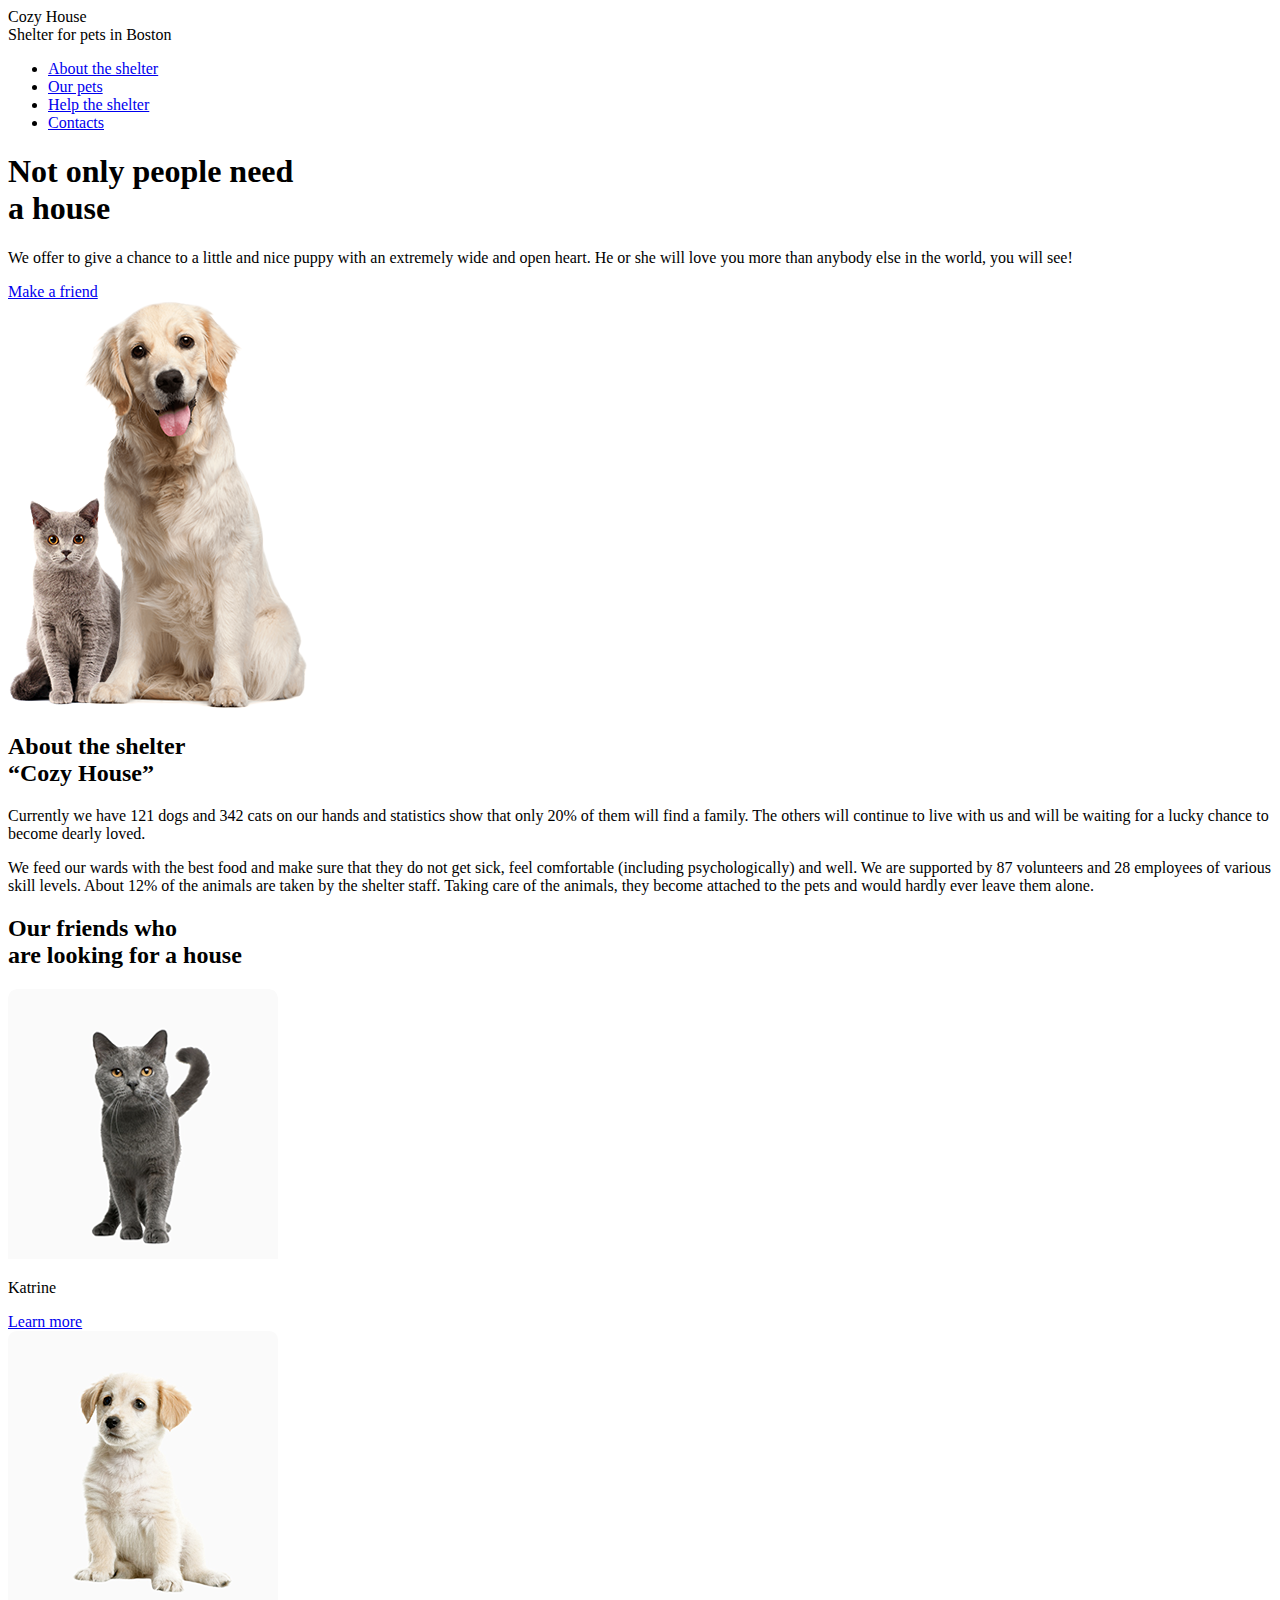
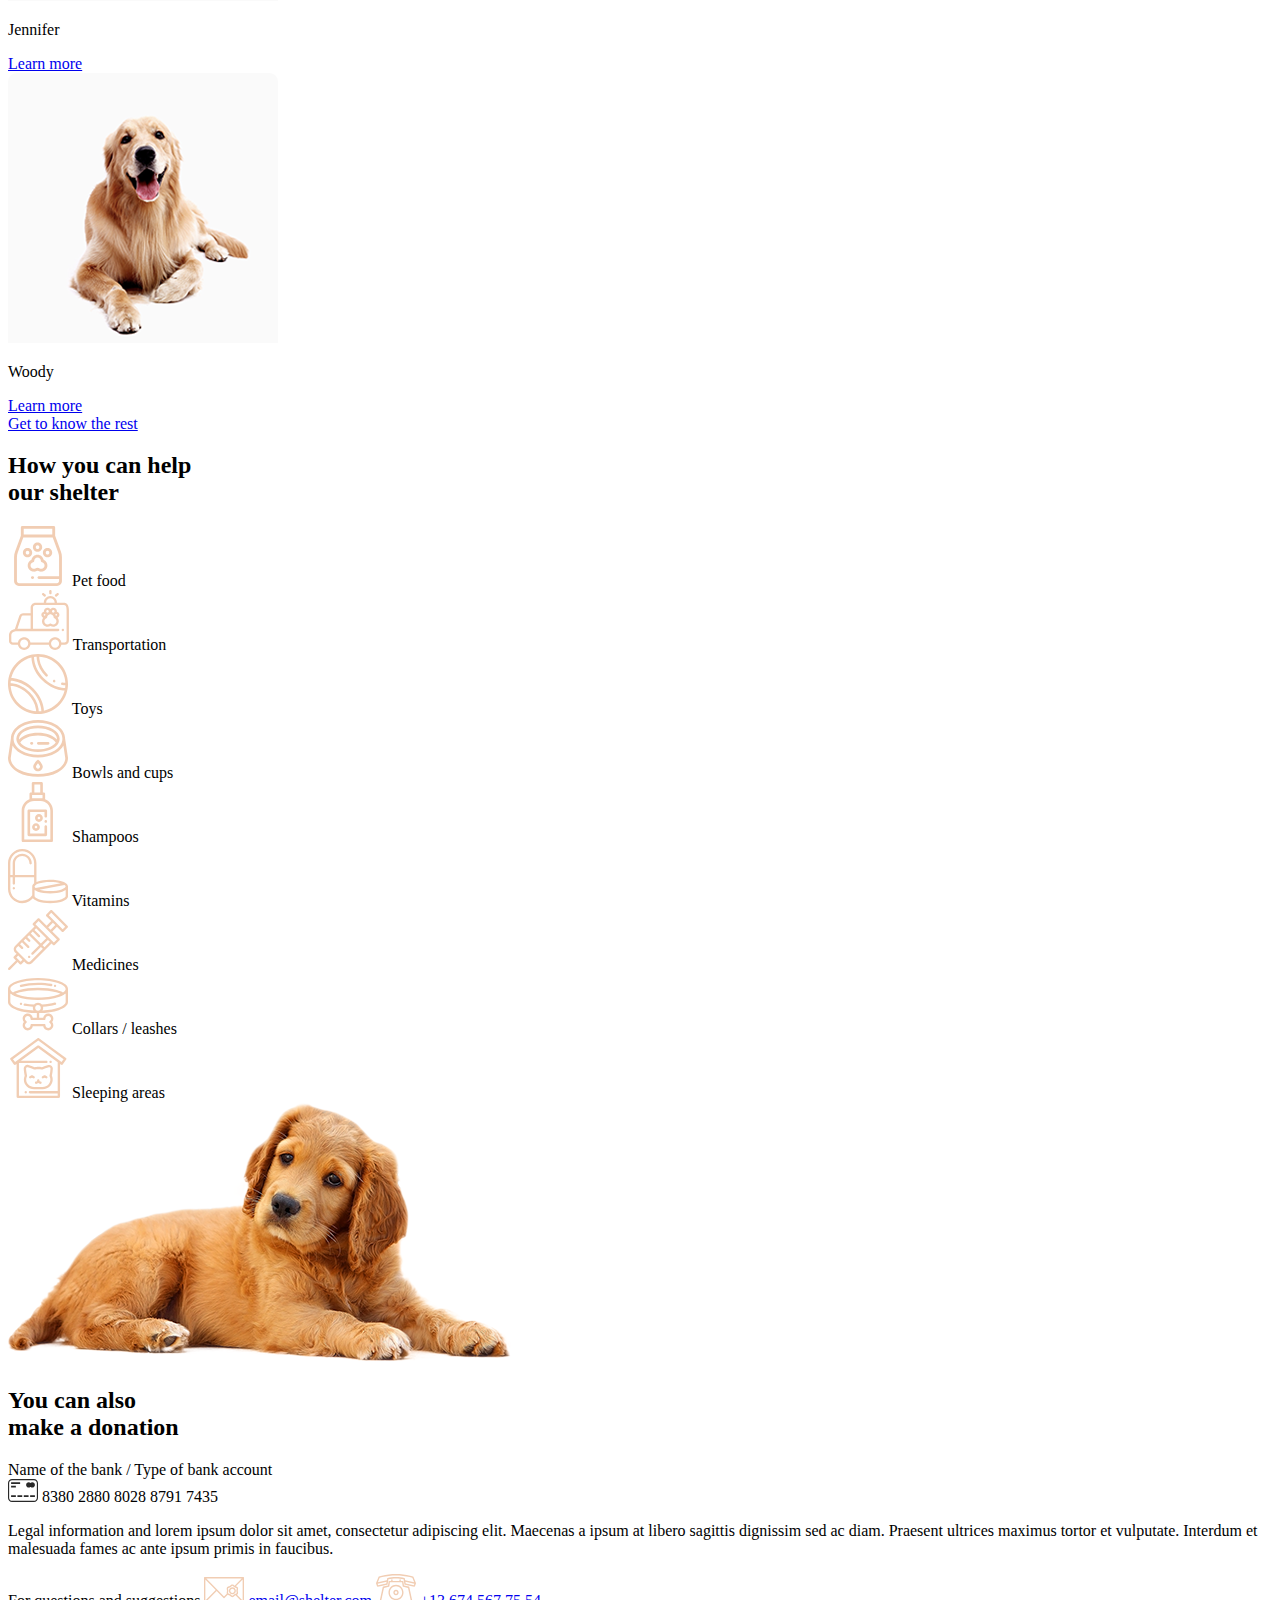
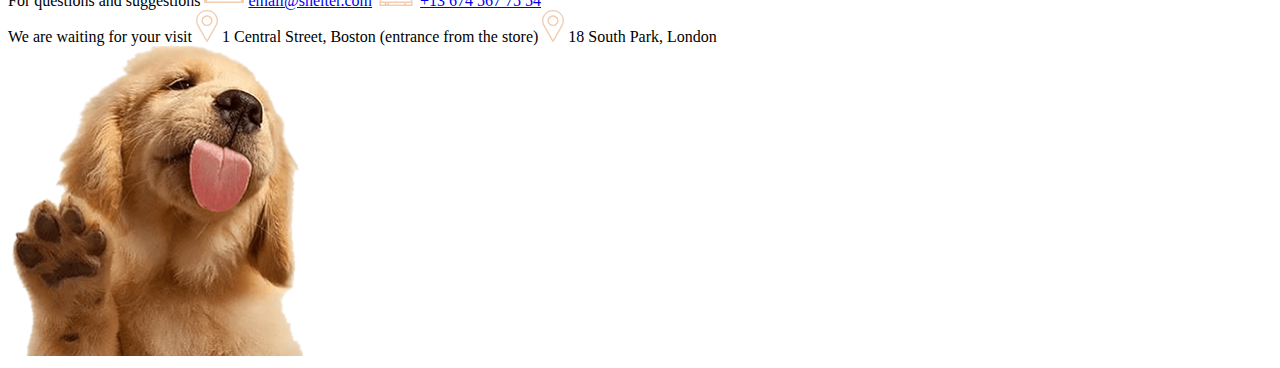
==== shelter/pages/main/index.html @ 7ee186ec "fix: fix slider-cards" ====
<!doctype html>
<html lang="en">
<head>
    <meta charset="UTF-8">
    <meta name="viewport"
          content="width=device-width, user-scalable=no, initial-scale=1.0, maximum-scale=1.0, minimum-scale=1.0">
    <meta http-equiv="X-UA-Compatible" content="ie=edge">
    <link href="style.css" rel="stylesheet"/>
    <title>shelter page-1</title>
</head>
<body>

<header class="header">
    <div class="header-logo">
        <span>Cozy House</span><br/>
        <span>Shelter for pets in Boston</span>
    </div>
    <nav class="menu">
        <ul class="menu-list">
            <li class="menu-list_item">
                <a class="menu-list_link menu-list_link-active" href="#">About the shelter</a>
            </li>
            <li class="menu-list_item">
                <a class="menu-list_link" href="#">Our pets</a>
            </li>
            <li class="menu-list_item">
                <a class="menu-list_link" href="#">Help the shelter</a>
            </li>
            <li class="menu-list_item">
                <a class="menu-list_link" href="#">Contacts</a>
            </li>
        </ul>
    </nav>
</header>
<section class="house">
    <div class="houses">
        <h1 class="houses-title">Not only people need <br/> a house</h1>
        <div class="houses-description">
            <p class="houses-description_text">
                We offer to give a chance to a little and nice puppy with an extremely wide and open heart.
                He or she will love you more than anybody else in the world, you will see!
            </p>
        </div>
        <a class="houses-linc" href="#">Make a friend </a>
    </div>
</section>
<section class="about">
    <div class="about-shelter">
        <div class="about-shelter_img">
            <img class="about-shelter_img-pets" src="../../assets/images/about-pets.png" alt="pets">
        </div>
        <div class="about-shelter_item">
            <h2 class="about-shelter_title">About the shelter <br/> “Cozy House”</h2>
            <p class="about-shelter_text-one">Currently we have 121 dogs and 342 cats on our hands and statistics show
                that
                only 20% of them will find a family. The others will continue to live with us and will be waiting for a
                lucky chance to become dearly loved.
            </p>
            <p class="about-shelter_text-two">
                We feed our wards with the best food and make sure that they do not get sick, feel comfortable
                (including psychologically) and well. We are supported by 87 volunteers and 28 employees of various
                skill levels. About 12% of the animals are taken by the shelter staff. Taking care of the animals, they
                become attached to the pets and would hardly ever leave them alone.
            </p>
        </div>
    </div>
</section>
<section class="slider">
    <h2 class="slider-title">Our friends who <br>
        are looking for a house
    </h2>
    <div class="slider-cards">
        <div class="slider-card">
            <img class="slider-card_pet" src="../../assets/images/pets-katrine.png" alt="pet">
            <p class="slider-card_name">Katrine</p>
            <a class="slider-card_search" href="#">Learn more</a>
        </div>
        <div class="slider-card">
            <img class="slider-card_pet" src="../../assets/images/pets-jennifer.png" alt="pet">
            <p class="slider-card_name">Jennifer</p>
            <a class="slider-card_search" href="#">Learn more</a>
        </div>
        <div class="slider-card">
            <img class="slider-card_pet" src="../../assets/images/pets-woody.png" alt="pet">
            <p class="slider-card_name">Woody</p>
            <a class="slider-card_search" href="#">Learn more</a>
        </div>
    </div>
    <a class="houses-linc" href="#">Get to know the rest</a>
</section>
<section class="help">
    <h2 class="slider-title">How you can help <br> our shelter</h2>
    <div class="help-item">
        <img class="help-icon" src="../../assets/icons/pet-food.svg" alt="icon">
        <span class="help-text">Pet food</span>
    </div>
    <div class="help-item">
        <img class="help-icon" src="../../assets/icons/transportation.svg" alt="icon">
        <span class="help-text">Transportation</span>
    </div>
    <div class="help-item">
        <img class="help-icon" src="../../assets/icons/toys.svg" alt="icon">
        <span class="help-text">Toys</span>
    </div>
    <div class="help-item">
        <img class="help-icon" src="../../assets/icons/bowls-and-cups.svg" alt="icon">
        <span class="help-text">Bowls and cups</span>
    </div>
    <div class="help-item">
        <img class="help-icon" src="../../assets/icons/shampoos.svg" alt="icon">
        <span class="help-text">Shampoos</span>
    </div>
    <div class="help-item">
        <img class="help-icon" src="../../assets/icons/vitamins.svg" alt="icon">
        <span class="help-text">Vitamins</span>
    </div>
    <div class="help-item">
        <img class="help-icon" src="../../assets/icons/medicines.svg" alt="icon">
        <span class="help-text">Medicines</span>
    </div>
    <div class="help-item">
        <img class="help-icon" src="../../assets/icons/collars-leashes.svg" alt="icon">
        <span class="help-text">Collars / leashes</span>
    </div>
    <div class="help-item">
        <img class="help-icon" src="../../assets/icons/sleeping-area.svg" alt="icon">
        <span class="help-text">Sleeping areas</span>
    </div>
</section>
<section class="donation">
    <img class="donation-img" src="../../assets/images/donation-dog.png" alt="dog">
    <div class="donation-item">
        <h2 class="donation-title">You can also <br> make a donation</h2>
        <span class="donation-bank">Name of the bank / Type of bank account</span>
        <div class="donation-card">
            <img class="donation-credit" src="../../assets/icons/credit-card.svg" alt="card">
            <span class="donation-phone">8380 2880 8028 8791 7435</span>
        </div>
        <p class="donation-text">Legal information and lorem ipsum dolor sit amet, consectetur adipiscing elit. Maecenas
            a ipsum at libero sagittis dignissim sed ac diam. Praesent ultrices maximus tortor et vulputate. Interdum et
            malesuada fames ac ante ipsum primis in faucibus.</p>
    </div>
</section>
<footer class="footer">
    <div class="footer-item">
        <span class="footer-title">For questions and suggestions</span>
        <img class="footer-icon" src="../../assets/icons/icon-email.svg" alt="icon">
        <a class="footer-linc" href="#">email@shelter.com</a>
        <img class="footer-phone" src="../../assets/icons/icon-phone.svg" alt="icon">
        <a class="footer-phone" href="tel:+13 674 567 75 54">+13 674 567 75 54</a>
    </div>
    <div class="footer-item">
        <span class="footer-title">We are waiting for your visit</span>
        <img class="footer-icon" src="../../assets/icons/icon-marker.svg" alt="icon">
         <span class="footer-info">1 Central Street, Boston (entrance from the store)</span>
        <img class="footer-phone" src="../../assets/icons/icon-marker.svg" alt="icon">
        <span class="footer-info">18 South Park, London</span>
    </div>
    <div class="footer-dog">
        <img class="footer-img" src="../../assets/images/footer-puppy.png" alt="dog" >
    </div>

</footer>
</body>
</html>
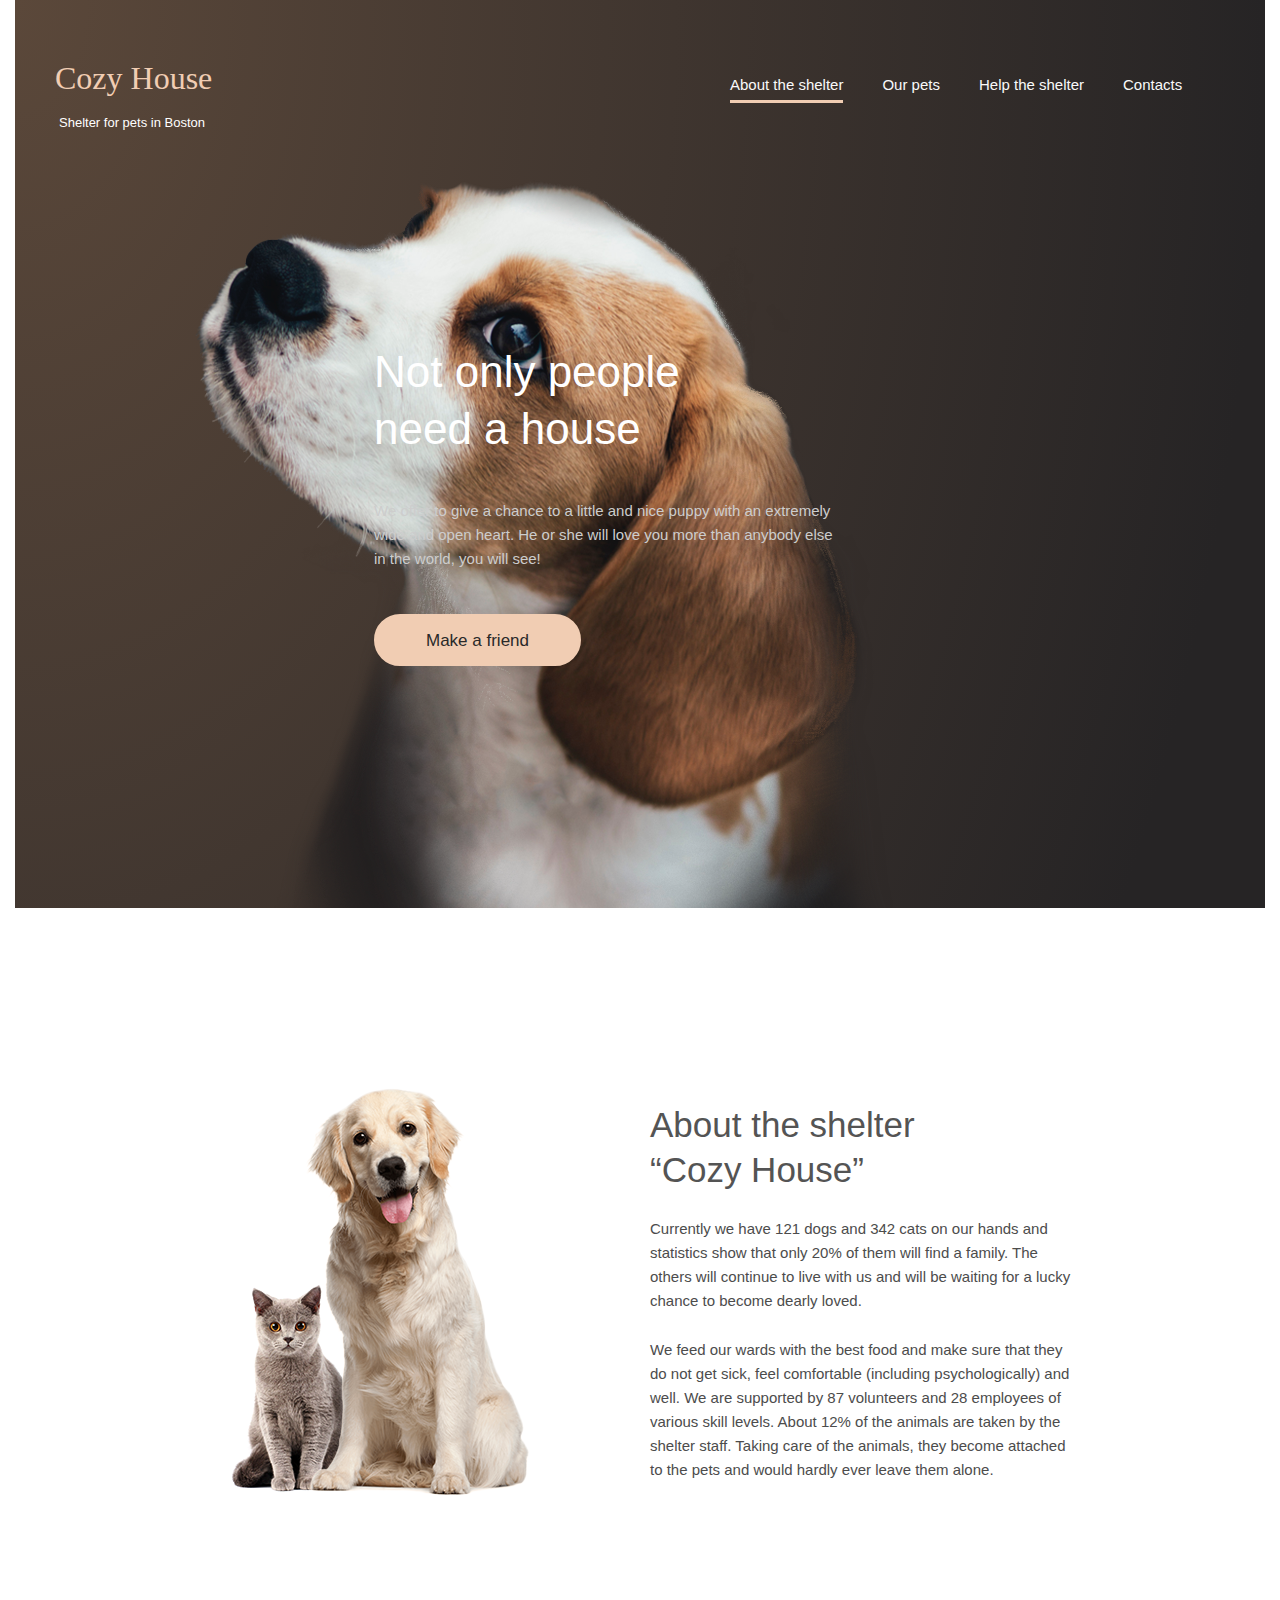
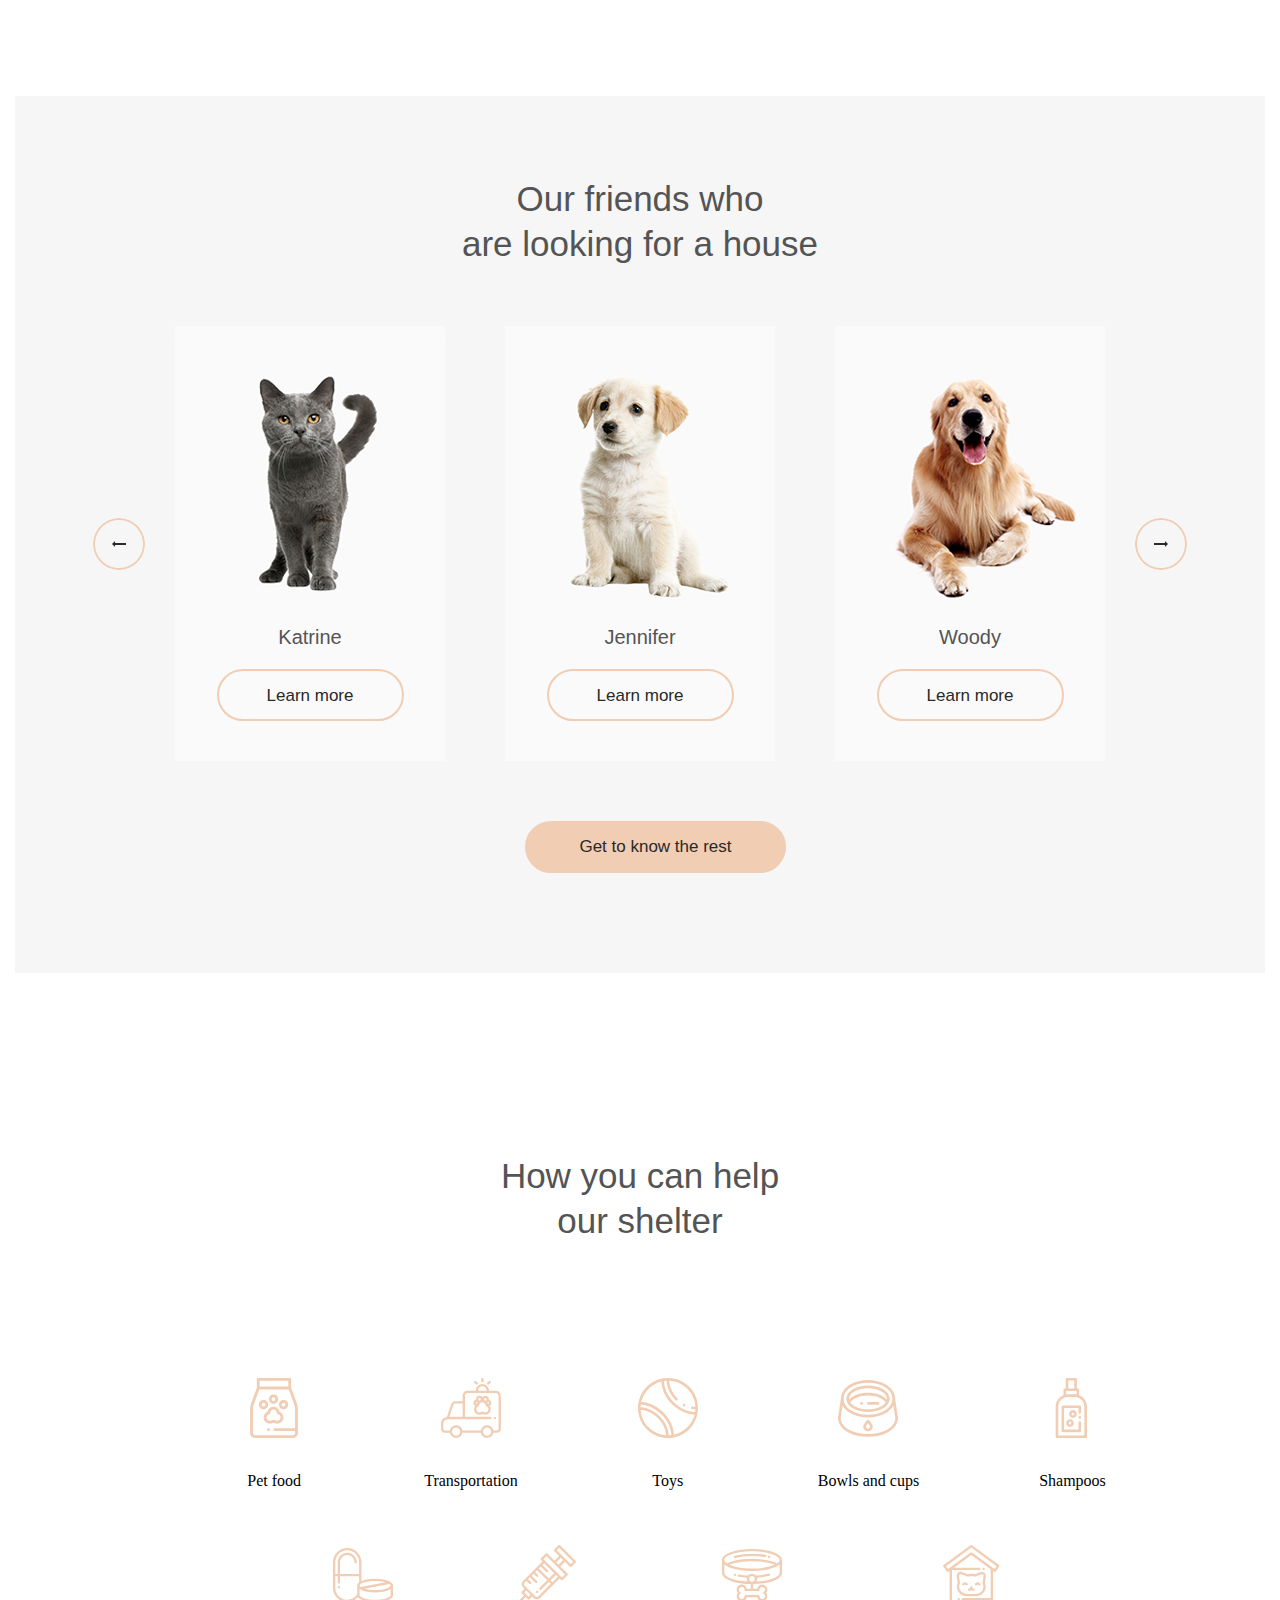
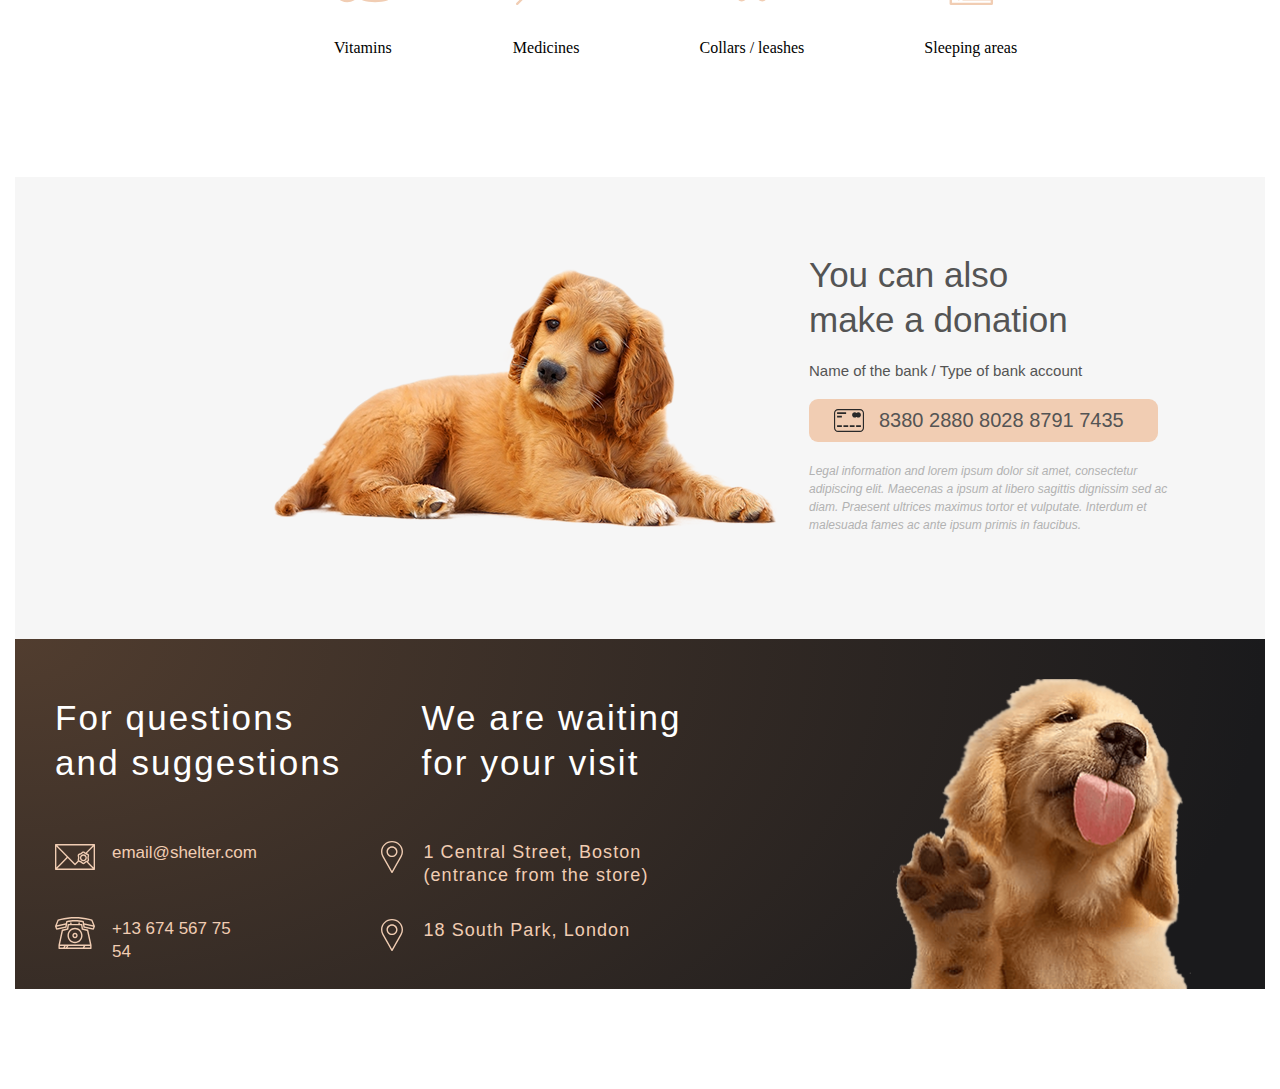
==== commit 621379f3: "feat: add styles " file main", and fix html" ====
--- a/shelter/pages/main/index.html
+++ b/shelter/pages/main/index.html
@@ -5,161 +5,238 @@
     <meta name="viewport"
           content="width=device-width, user-scalable=no, initial-scale=1.0, maximum-scale=1.0, minimum-scale=1.0">
     <meta http-equiv="X-UA-Compatible" content="ie=edge">
-    <link href="style.css" rel="stylesheet"/>
+    <link rel="preconnect" href="https://fonts.googleapis.com">
+    <link rel="preconnect" href="https://fonts.gstatic.com" crossorigin>
+    <link href="https://fonts.googleapis.com/css2?family=Noto+Serif+Georgian&family=Open+Sans:ital@1&family=Playfair+Display:ital@1&family=Roboto+Slab:wght@200&family=Roboto:wght@300&display=swap"
+          rel="stylesheet">
+    <link rel="preconnect" href="https://fonts.googleapis.com">
+    <link rel="preconnect" href="https://fonts.gstatic.com" crossorigin>
+    <link href="https://fonts.googleapis.com/css2?family=Noto+Serif+Georgian&family=Open+Sans:ital@0;1&family=Playfair+Display:ital@1&family=Roboto+Slab:wght@200&family=Roboto:wght@300&display=swap"
+          rel="stylesheet">
+    <link rel="stylesheet" href="style.css"/>
     <title>shelter page-1</title>
 </head>
 <body>
-
-<header class="header">
-    <div class="header-logo">
-        <span>Cozy House</span><br/>
-        <span>Shelter for pets in Boston</span>
-    </div>
-    <nav class="menu">
-        <ul class="menu-list">
-            <li class="menu-list_item">
-                <a class="menu-list_link menu-list_link-active" href="#">About the shelter</a>
-            </li>
-            <li class="menu-list_item">
-                <a class="menu-list_link" href="#">Our pets</a>
-            </li>
-            <li class="menu-list_item">
-                <a class="menu-list_link" href="#">Help the shelter</a>
-            </li>
-            <li class="menu-list_item">
-                <a class="menu-list_link" href="#">Contacts</a>
-            </li>
-        </ul>
-    </nav>
-</header>
-<section class="house">
-    <div class="houses">
-        <h1 class="houses-title">Not only people need <br/> a house</h1>
-        <div class="houses-description">
-            <p class="houses-description_text">
-                We offer to give a chance to a little and nice puppy with an extremely wide and open heart.
-                He or she will love you more than anybody else in the world, you will see!
-            </p>
-        </div>
-        <a class="houses-linc" href="#">Make a friend </a>
-    </div>
-</section>
-<section class="about">
-    <div class="about-shelter">
-        <div class="about-shelter_img">
-            <img class="about-shelter_img-pets" src="../../assets/images/about-pets.png" alt="pets">
-        </div>
-        <div class="about-shelter_item">
-            <h2 class="about-shelter_title">About the shelter <br/> “Cozy House”</h2>
-            <p class="about-shelter_text-one">Currently we have 121 dogs and 342 cats on our hands and statistics show
-                that
-                only 20% of them will find a family. The others will continue to live with us and will be waiting for a
-                lucky chance to become dearly loved.
-            </p>
-            <p class="about-shelter_text-two">
-                We feed our wards with the best food and make sure that they do not get sick, feel comfortable
-                (including psychologically) and well. We are supported by 87 volunteers and 28 employees of various
-                skill levels. About 12% of the animals are taken by the shelter staff. Taking care of the animals, they
-                become attached to the pets and would hardly ever leave them alone.
-            </p>
-        </div>
-    </div>
-</section>
-<section class="slider">
-    <h2 class="slider-title">Our friends who <br>
-        are looking for a house
-    </h2>
-    <div class="slider-cards">
-        <div class="slider-card">
-            <img class="slider-card_pet" src="../../assets/images/pets-katrine.png" alt="pet">
-            <p class="slider-card_name">Katrine</p>
-            <a class="slider-card_search" href="#">Learn more</a>
-        </div>
-        <div class="slider-card">
-            <img class="slider-card_pet" src="../../assets/images/pets-jennifer.png" alt="pet">
-            <p class="slider-card_name">Jennifer</p>
-            <a class="slider-card_search" href="#">Learn more</a>
-        </div>
-        <div class="slider-card">
-            <img class="slider-card_pet" src="../../assets/images/pets-woody.png" alt="pet">
-            <p class="slider-card_name">Woody</p>
-            <a class="slider-card_search" href="#">Learn more</a>
-        </div>
-    </div>
-    <a class="houses-linc" href="#">Get to know the rest</a>
-</section>
-<section class="help">
-    <h2 class="slider-title">How you can help <br> our shelter</h2>
-    <div class="help-item">
-        <img class="help-icon" src="../../assets/icons/pet-food.svg" alt="icon">
-        <span class="help-text">Pet food</span>
-    </div>
-    <div class="help-item">
-        <img class="help-icon" src="../../assets/icons/transportation.svg" alt="icon">
-        <span class="help-text">Transportation</span>
-    </div>
-    <div class="help-item">
-        <img class="help-icon" src="../../assets/icons/toys.svg" alt="icon">
-        <span class="help-text">Toys</span>
-    </div>
-    <div class="help-item">
-        <img class="help-icon" src="../../assets/icons/bowls-and-cups.svg" alt="icon">
-        <span class="help-text">Bowls and cups</span>
-    </div>
-    <div class="help-item">
-        <img class="help-icon" src="../../assets/icons/shampoos.svg" alt="icon">
-        <span class="help-text">Shampoos</span>
-    </div>
-    <div class="help-item">
-        <img class="help-icon" src="../../assets/icons/vitamins.svg" alt="icon">
-        <span class="help-text">Vitamins</span>
-    </div>
-    <div class="help-item">
-        <img class="help-icon" src="../../assets/icons/medicines.svg" alt="icon">
-        <span class="help-text">Medicines</span>
-    </div>
-    <div class="help-item">
-        <img class="help-icon" src="../../assets/icons/collars-leashes.svg" alt="icon">
-        <span class="help-text">Collars / leashes</span>
-    </div>
-    <div class="help-item">
-        <img class="help-icon" src="../../assets/icons/sleeping-area.svg" alt="icon">
-        <span class="help-text">Sleeping areas</span>
-    </div>
-</section>
-<section class="donation">
-    <img class="donation-img" src="../../assets/images/donation-dog.png" alt="dog">
-    <div class="donation-item">
-        <h2 class="donation-title">You can also <br> make a donation</h2>
-        <span class="donation-bank">Name of the bank / Type of bank account</span>
-        <div class="donation-card">
-            <img class="donation-credit" src="../../assets/icons/credit-card.svg" alt="card">
-            <span class="donation-phone">8380 2880 8028 8791 7435</span>
-        </div>
-        <p class="donation-text">Legal information and lorem ipsum dolor sit amet, consectetur adipiscing elit. Maecenas
-            a ipsum at libero sagittis dignissim sed ac diam. Praesent ultrices maximus tortor et vulputate. Interdum et
-            malesuada fames ac ante ipsum primis in faucibus.</p>
-    </div>
-</section>
-<footer class="footer">
-    <div class="footer-item">
-        <span class="footer-title">For questions and suggestions</span>
-        <img class="footer-icon" src="../../assets/icons/icon-email.svg" alt="icon">
-        <a class="footer-linc" href="#">email@shelter.com</a>
-        <img class="footer-phone" src="../../assets/icons/icon-phone.svg" alt="icon">
-        <a class="footer-phone" href="tel:+13 674 567 75 54">+13 674 567 75 54</a>
-    </div>
-    <div class="footer-item">
-        <span class="footer-title">We are waiting for your visit</span>
-        <img class="footer-icon" src="../../assets/icons/icon-marker.svg" alt="icon">
-         <span class="footer-info">1 Central Street, Boston (entrance from the store)</span>
-        <img class="footer-phone" src="../../assets/icons/icon-marker.svg" alt="icon">
-        <span class="footer-info">18 South Park, London</span>
-    </div>
-    <div class="footer-dog">
-        <img class="footer-img" src="../../assets/images/footer-puppy.png" alt="dog" >
-    </div>
-
-</footer>
+<div class="container">
+    <header class="header">
+        <div class="header-logo">
+            <h1 class="header-title">Cozy House</h1><br/>
+            <p class="header-text">Shelter for pets in Boston</p>
+        </div>
+        <nav class="menu">
+            <div class="menu-wrap">
+                <ul class="menu-list">
+                    <li class="menu-list_item">
+                        <a class="menu-list_link menu-list_link-active" href="#">About the shelter</a>
+                    </li>
+                    <li class="menu-list_item">
+                        <a class="menu-list_link" href="#">Our pets</a>
+                    </li>
+                    <li class="menu-list_item">
+                        <a class="menu-list_link" href="#help">Help the shelter</a>
+                    </li>
+                    <li class="menu-list_item">
+                        <a class="menu-list_link" href="#footer">Contacts</a>
+                    </li>
+                </ul>
+            </div>
+        </nav>
+        <img class="header-puppy" src="../../assets/images/puppy.png" alt="puppy">
+    </header>
+    <section class="house">
+        <div class="houses">
+            <h2 class="houses-title">Not only people <br/> need a house</h2>
+            <div class="houses-description">
+                <p class="houses-description_text">
+                    We offer to give a chance to a little and nice puppy with an extremely wide and open heart.
+                    He or she will love you more than anybody else in the world, you will see!
+                </p>
+            </div>
+            <a class="houses-linc" href="#slider">Make a friend </a>
+        </div>
+    </section>
+    <section class="about">
+        <div class="about-shelter">
+            <div class="about-shelter_img">
+                <img class="about-shelter_img-pets" src="../../assets/images/about-pets.png" alt="pets">
+            </div>
+            <div class="about-shelter_item">
+                <h3 class="about-shelter_title">About the shelter <br/> “Cozy House”</h3>
+                <p class="about-shelter_text-one">Currently we have 121 dogs and 342 cats on our hands and statistics
+                    show
+                    that
+                    only 20% of them will find a family. The others will continue to live with us and will be waiting
+                    for a
+                    lucky chance to become dearly loved.
+                </p>
+                <p class="about-shelter_text-two">
+                    We feed our wards with the best food and make sure that they do not get sick, feel comfortable
+                    (including psychologically) and well. We are supported by 87 volunteers and 28 employees of various
+                    skill levels. About 12% of the animals are taken by the shelter staff. Taking care of the animals,
+                    they
+                    become attached to the pets and would hardly ever leave them alone.
+                </p>
+            </div>
+        </div>
+    </section>
+    <section id="slider">
+        <h3 class="slider-title">Our friends who <br>
+            are looking for a house
+        </h3>
+        <div class="slider-cards">
+            <img class="arrow-one arrow" src="../../assets/icons/button_arrow.png" alt="arrow">
+            <div class="slider-card">
+                <img class="slider-card_pet" src="../../assets/images/pets-katrine.png" alt="pet">
+                <p class="slider-card_name">Katrine</p>
+                <a class="slider-card_search" href="#">Learn more</a>
+            </div>
+            <div class="slider-card">
+                <img class="slider-card_pet" src="../../assets/images/pets-jennifer.png" alt="pet">
+                <p class="slider-card_name">Jennifer</p>
+                <a class="slider-card_search" href="#">Learn more</a>
+            </div>
+            <div class="slider-card">
+                <img class="slider-card_pet" src="../../assets/images/pets-woody.png" alt="pet">
+                <p class="slider-card_name">Woody</p>
+                <a class="slider-card_search" href="#">Learn more</a>
+            </div>
+
+            <img class="arrow-two arrow" src="../../assets/icons/button_arrow%20(1).png" alt="arrow">
+        </div>
+        <div class="search">
+            <a class="search-link" href="#">Get to know the rest</a>
+        </div>
+
+    </section>
+    <section id="help">
+        <h3 class="slider-title">How you can help <br> our shelter</h3>
+        <div class="wrapper">
+            <div class="block">
+                <div class="block-row">
+                    <div class="help-item">
+                        <img class="help-icon" src="../../assets/icons/pet-food.svg" alt="icon">
+                        <p class="help-text">Pet food</p>
+                    </div>
+                </div>
+            </div>
+            <div class="block">
+                <div class="block-row">
+                    <div class="help-item">
+                        <img class="help-icon" src="../../assets/icons/transportation.svg" alt="icon">
+                        <p class="help-text">Transportation</p>
+                    </div>
+                </div>
+            </div>
+            <div class="block">
+                <div class="block-row">
+                    <div class="help-item">
+                        <img class="help-icon" src="../../assets/icons/toys.svg" alt="icon">
+                        <p class="help-text">Toys</p>
+                    </div>
+                </div>
+            </div>
+            <div class="block">
+                <div class="block-row">
+                    <div class="help-item">
+                        <img class="help-icon" src="../../assets/icons/bowls-and-cups.svg" alt="icon">
+                        <p class="help-text">Bowls and cups</p>
+                    </div>
+                </div>
+            </div>
+            <div class="block">
+                <div class="block-row">
+                    <div class="help-item">
+                        <img class="help-icon" src="../../assets/icons/shampoos.svg" alt="icon">
+                        <p class="help-text">Shampoos</p>
+                    </div>
+                </div>
+            </div>
+            <div class="block">
+                <div class="block-row">
+                    <div class="help-item">
+                        <img class="help-icon" src="../../assets/icons/vitamins.svg" alt="icon">
+                        <p class="help-text">Vitamins</p>
+                    </div>
+                </div>
+            </div>
+            <div class="block">
+                <div class="block-row">
+                    <div class="help-item">
+                        <img class="help-icon" src="../../assets/icons/medicines.svg" alt="icon">
+                        <p class="help-text">Medicines</p>
+                    </div>
+                </div>
+            </div>
+            <div class="block">
+                <div class="block-row">
+                    <div class="help-item">
+                        <img class="help-icon" src="../../assets/icons/collars-leashes.svg" alt="icon">
+                        <p class="help-text">Collars / leashes</p>
+                    </div>
+                </div>
+            </div>
+            <div class="block">
+                <div class="block-row">
+                    <div class="help-item">
+                        <img class="help-icon" src="../../assets/icons/sleeping-area.svg" alt="icon">
+                        <p class="help-text">Sleeping areas</p>
+                    </div>
+                </div>
+            </div>
+        </div>
+
+
+    </section>
+    <section class="donation">
+        <img class="donation-img" src="../../assets/images/donation-dog.png" alt="dog">
+        <div class="donation-items">
+            <div class="donation-item">
+                <h3 class="donation-title">You can also <br> make a donation</h3>
+                <h5 class="donation-bank">Name of the bank / Type of bank account</h5>
+                <div class="donation-card">
+                    <img class="donation-credit" src="../../assets/icons/credit-card.svg" alt="card">
+                    <h4 class="donation-phone">8380 2880 8028 8791 7435</h4>
+                </div>
+                <p class="donation-text">Legal information and lorem ipsum dolor sit amet, consectetur adipiscing elit.
+                    Maecenas
+                    a ipsum at libero sagittis dignissim sed ac diam. Praesent ultrices maximus tortor et vulputate.
+                    Interdum et
+                    malesuada fames ac ante ipsum primis in faucibus.</p>
+            </div>
+        </div>
+    </section>
+    <footer id="footer">
+        <div class="footer-inform">
+            <div class="footer-items">
+                <h3 class="footer-title">For questions <br/> and suggestions</h3>
+                <div class="footer-icons">
+                    <img class="footer-icon" src="../../assets/icons/icon-email.svg" alt="icon">
+                    <a class="footer-linc" href="mailto:email@shelter.com">email@shelter.com</a>
+                </div>
+                <div class="footer-icons">
+                    <img class="footer-icon" src="../../assets/icons/icon-phone.svg" alt="icon">
+                    <a class="footer-linc phone" href="tel:+13 674 567 75 54">+13 674 567 75 54</a>
+                </div>
+
+            </div>
+            <div class="footer-items">
+                <h3 class="footer-title">We are waiting <br/> for your visit</h3>
+                <div class="footer-item">
+                    <img class="footer-ic" src="../../assets/icons/icon-marker.svg" alt="icon">
+                    <a target="_blank" href="https://www.google.com.ua/maps/place/Central+St,+Boston,+MA,+%D0%A1%D0%A8%D0%90/@42.3588432,-71.0551304,17z/data=!3m1!4b1!4m5!3m4!1s0x89e370865345ba21:0x44f6c81aa9436fb7!8m2!3d42.3588393!4d-71.0529417?hl=ru"
+                       class="footer-info">1 Central Street, Boston (entrance from the store)</a>
+                </div>
+                <div class="footer-item ">
+                    <img class="footer-ic" src="../../assets/icons/icon-marker.svg" alt="icon">
+                    <a target="_blank" href="https://www.google.com.ua/maps/search/18+South+Park,+London+/@51.4801382,-0.1778081,12z/data=!3m1!4b1?hl=ru" class="footer-info">18 South Park, London</a>
+                </div>
+            </div>
+            <div class="footer-dog">
+                <img class="footer-img" src="../../assets/images/footer-puppy.png" alt="dog">
+            </div>
+        </div>
+    </footer>
+
+</div>
 </body>
 </html>--- a/shelter/pages/main/style.css
+++ b/shelter/pages/main/style.css
@@ -0,0 +1,480 @@
+* {
+    margin: 0;
+    padding: 0;
+    box-sizing: border-box;
+}
+
+.container {
+    max-width: 1280px;
+    padding: 0 15px;
+    margin: 0 auto;
+}
+
+a {
+    text-decoration: none;
+}
+
+li {
+    list-style-type: none;
+}
+
+.header-title {
+    font-family: 'Georgia', serif;
+    font-weight: 400;
+    font-size: 32px;
+    color: #F1CDB3;
+    padding-top: 60px;
+    padding-left: 40px;
+}
+
+.header-text {
+    font-family: 'Arial', sans-serif;
+    color: #fff;
+    padding-left: 44px;
+    font-size: 13px;
+}
+
+.header {
+    background: radial-gradient(100% 215.42% at 0% 0%, #5B483A 0%, #262425 100%),
+    linear-gradient(0deg, #211F20, #211F20);
+    height: 908px;
+}
+
+.header-puppy {
+    position: absolute;
+    width: 698px;
+    height: 728px;
+    right: 387px;
+    top: 180px;
+
+}
+
+.menu {
+    padding-left: 0;
+    margin-left: 0;
+    width: 443px;
+}
+
+.menu-wrap {
+    position: absolute;
+    padding-left: 680px;
+    top: 76px;
+
+}
+
+.menu-list_item {
+    display: inline-block;
+    padding-left: 35px;
+}
+
+.menu-list_link {
+    display: block;
+    height: 27px;
+    font-family: 'Arial', sans-serif;
+    color: #FAFAFA;
+    font-weight: 400;
+    font-size: 15px;
+
+}
+
+.menu-list_link-active {
+    border-bottom: 3px solid #F1CDB3;
+}
+
+.menu-list_link-active:hover {
+    cursor: pointer;
+}
+
+.house {
+    margin-bottom: 100px;
+}
+
+.houses {
+    position: absolute;
+    top: 343px;
+    left: 374px;
+    right: 0;
+    width: 460px;
+    height: 114px;
+}
+
+.houses-title {
+    font-family: 'Georgia', sans-serif;
+    font-style: normal;
+    font-weight: 400;
+    font-size: 44px;
+    color: #FFFFFF;
+    line-height: 57px;
+}
+
+.houses-description_text {
+    font-family: 'Arial', sans-serif;
+    font-style: normal;
+    font-weight: 400;
+    font-size: 15px;
+    color: #CDCDCD;
+    padding-top: 42px;
+    line-height: 24px;
+}
+
+.houses-linc {
+    display: flex;
+    flex-direction: column;
+    align-items: center;
+    margin-top: 43px;
+    padding: 15px 45px;
+    width: 207px;
+    height: 52px;
+    border: 2px solid #F1CDB3;
+    border-radius: 100px;
+    font-family: 'Georgia', sans-serif;
+    font-size: 17px;
+    color: #292929;
+    background-color: #F1CDB3;
+    font-weight: 400;
+    cursor: pointer;
+}
+.houses-linc:hover {
+    background-color: #FAFAFA;
+    border: 2px solid #FAFAFA;
+}
+
+.about {
+    height: 588px;
+    margin-bottom: 100px;
+}
+
+.about-shelter {
+    display: flex;
+
+}
+
+.about-shelter_img-pets {
+    width: 300px;
+    height: 408px;
+    margin: 80px 0 0 215px;
+}
+
+.about-shelter_item {
+    margin: 94px 120px;
+}
+
+.about-shelter_title {
+    font-family: 'Georgia', sans-serif;
+    font-style: normal;
+    font-weight: 400;
+    font-size: 35px;
+    color: #545454;
+    line-height: 45px;
+}
+
+.about-shelter_text-one, .about-shelter_text-two {
+    font-family: 'Arial', sans-serif;
+    font-style: normal;
+    font-weight: 400;
+    font-size: 15px;
+    color: #4C4C4C;
+    width: 430px;
+    height: 96px;
+    padding: 25px 0;
+    line-height: 24px;
+}
+
+.about-shelter_text-two {
+    margin-top: 25px;
+}
+
+
+.block-row {
+    margin-left: 120px;
+    margin-top: 55px;
+
+}
+
+#help {
+    margin-bottom: 100px;
+}
+
+.help-text {
+    margin-top: 30px;
+}
+
+#slider {
+    background-color: #F6F6F6;
+    margin-bottom: 100px;
+    height: 877px;
+}
+
+.slider-title {
+    text-align: center;
+    font-family: 'Georgia', sans-serif;
+    font-style: normal;
+    font-weight: 400;
+    font-size: 35px;
+    line-height: 45px;
+    color: #545454;
+    padding-top: 80px;
+}
+
+.slider-cards {
+    display: flex;
+    flex-wrap: wrap;
+    justify-content: center;
+    align-items: center;
+    padding-top: 60px;
+}
+
+.slider-card {
+    display: flex;
+    flex-direction: column;
+    align-items: center;
+    justify-content: space-around;
+    background-color: #FAFAFA;
+    width: 270px;
+    height: 435px;
+    margin: 0 30px;
+}
+.slider-card:hover {
+    transform: scale(1.1);
+    cursor: pointer;
+    box-shadow: 4px 4px 20px rgba(0, 0, 0, 0.25);
+    transition: all 0.3s ease-in-out;
+}
+
+.slider-card_pet {
+    width: 270px;
+    height: 270px;
+}
+
+.slider-card_name {
+    font-family: 'Georgia', sans-serif;
+    font-style: normal;
+    font-weight: 400;
+    font-size: 20px;
+    line-height: 23px;
+    color: #545454;
+}
+
+.slider-card_search {
+    display: flex;
+    flex-direction: column;
+    align-items: center;
+    padding: 15px 45px;
+    width: 187px;
+    height: 52px;
+    border: 2px solid #F1CDB3;
+    border-radius: 100px;
+    font-family: 'Georgia', sans-serif;
+    font-size: 17px;
+    color: #292929;
+    background-color: transparent;
+    cursor: pointer;
+    margin-bottom: 30px;
+}
+
+.slider-card_search:hover {
+    background-color: #F1CDB3;
+}
+
+.arrow-two, .arrow-one {
+    width: 52px;
+    height: 52px;
+    cursor: pointer;
+    border: 0 solid #F1CDB3;
+    border-radius: 50%;
+}
+
+.arrow:hover {
+    background-color: #F1CDB3;
+}
+
+.search-link {
+    width: 261px;
+    height: 52px;
+    margin: 60px 509px 100px 510px;
+    display: flex;
+    justify-content: center;
+    align-items: center;
+    padding: 15px 45px;
+    border: 2px solid #F1CDB3;
+    border-radius: 100px;
+    font-family: 'Georgia', sans-serif;
+    font-size: 17px;
+    color: #292929;
+    background-color: #F1CDB3;
+    font-weight: 400;
+
+}
+.search-link:hover {
+    background-color: #FAFAFA;
+    border: 2px solid #F1CDB3;
+}
+
+.wrapper {
+    padding: 20px 0;
+    display: flex;
+    flex-wrap: wrap;
+    text-align: center;
+    justify-content: center;
+    width: 1026px;
+    margin: 60px 87px;
+}
+
+.donation {
+    display: flex;
+    justify-content: center;
+    align-items: center;
+    background-color: #F6F6F6;
+}
+
+.donation-img {
+    width: 505px;
+    height: 261px;
+    margin: 91px 30px 110px 183px;
+
+}
+
+.donation-item {
+    margin-bottom: 50px;
+}
+
+.donation-title {
+    font-family: 'Georgia', sans-serif;
+    font-style: normal;
+    font-weight: 400;
+    font-size: 35px;
+    line-height: 45px;
+    color: #545454;
+
+}
+
+.donation-bank {
+    font-family: 'Georgia', sans-serif;
+    font-style: normal;
+    font-weight: 400;
+    font-size: 15px;
+    line-height: 17px;
+    color: #545454;
+    margin: 20px 0;
+}
+
+.donation-card {
+    display: flex;
+    width: 349px;
+    height: 43px;
+    background-color: #F1CDB3;
+    border-radius: 9px;
+    text-align: center;
+    padding: 10px;
+}
+
+.donation-credit {
+    width: 30px;
+    height: 23px;
+    margin-left: 15px;
+}
+
+.donation-phone {
+    font-family: 'Georgia', sans-serif;
+    font-style: normal;
+    font-weight: 400;
+    font-size: 20px;
+    color: #545454;
+    padding-left: 15px;
+}
+
+.donation-text {
+    font-family: 'Arial', sans-serif;
+    font-style: italic;
+    font-weight: 400;
+    font-size: 12px;
+    line-height: 18px;
+    padding-top: 20px;
+    color: #B2B2B2;
+    width: 380px;
+    height: 72px;
+}
+
+#footer {
+    height: 350px;
+    background: radial-gradient(100% 215.42% at 0% 0%, #513D2F 0%, #1A1A1C 100%),
+    linear-gradient(0deg, #211F20, #211F20);
+    margin-bottom: 100px;
+}
+
+.footer-inform {
+    display: flex;
+}
+
+
+.footer-item {
+    display: flex;
+    justify-content: center;
+    align-items: flex-start;
+    margin-top: 32px;
+}
+
+.footer-linc {
+    margin-left: 17px;
+}
+
+.footer-title {
+    font-family: 'Georgia', sans-serif;
+    font-style: normal;
+    font-weight: 400;
+    font-size: 35px;
+    line-height: 45px;
+    letter-spacing: 0.06em;
+    color: #FFFFFF;
+    margin: 56px 40px;
+}
+
+.footer-icons {
+    display: flex;
+    width: 239px;
+    height: 32px;
+    margin-top: 44px;
+}
+
+.footer-icon {
+    width: 40px;
+    height: 32px;
+    margin: 0 0 0 40px;
+}
+.footer-ic {
+    width: 22px;
+    height: 32px;
+    margin-right: 20px;
+}
+
+.footer-linc {
+    font-family: 'Georgia', sans-serif;
+    font-style: normal;
+    font-weight: 400;
+    font-size: 17px;
+    line-height: 23px;
+    color: #F1CDB3;
+}
+
+
+.footer-info {
+    font-family: 'Georgia', sans-serif;
+    font-style: normal;
+    font-weight: 400;
+    font-size: 18px;
+    line-height: 23px;
+    letter-spacing: 0.06em;
+    color: #F1CDB3;
+    width: 302px;
+    height: 46px;
+}
+
+.footer-img {
+    display: flex;
+    width: 300px;
+    height: 310px;
+    margin: 40px 40px 0 167px;
+}
+
+
+
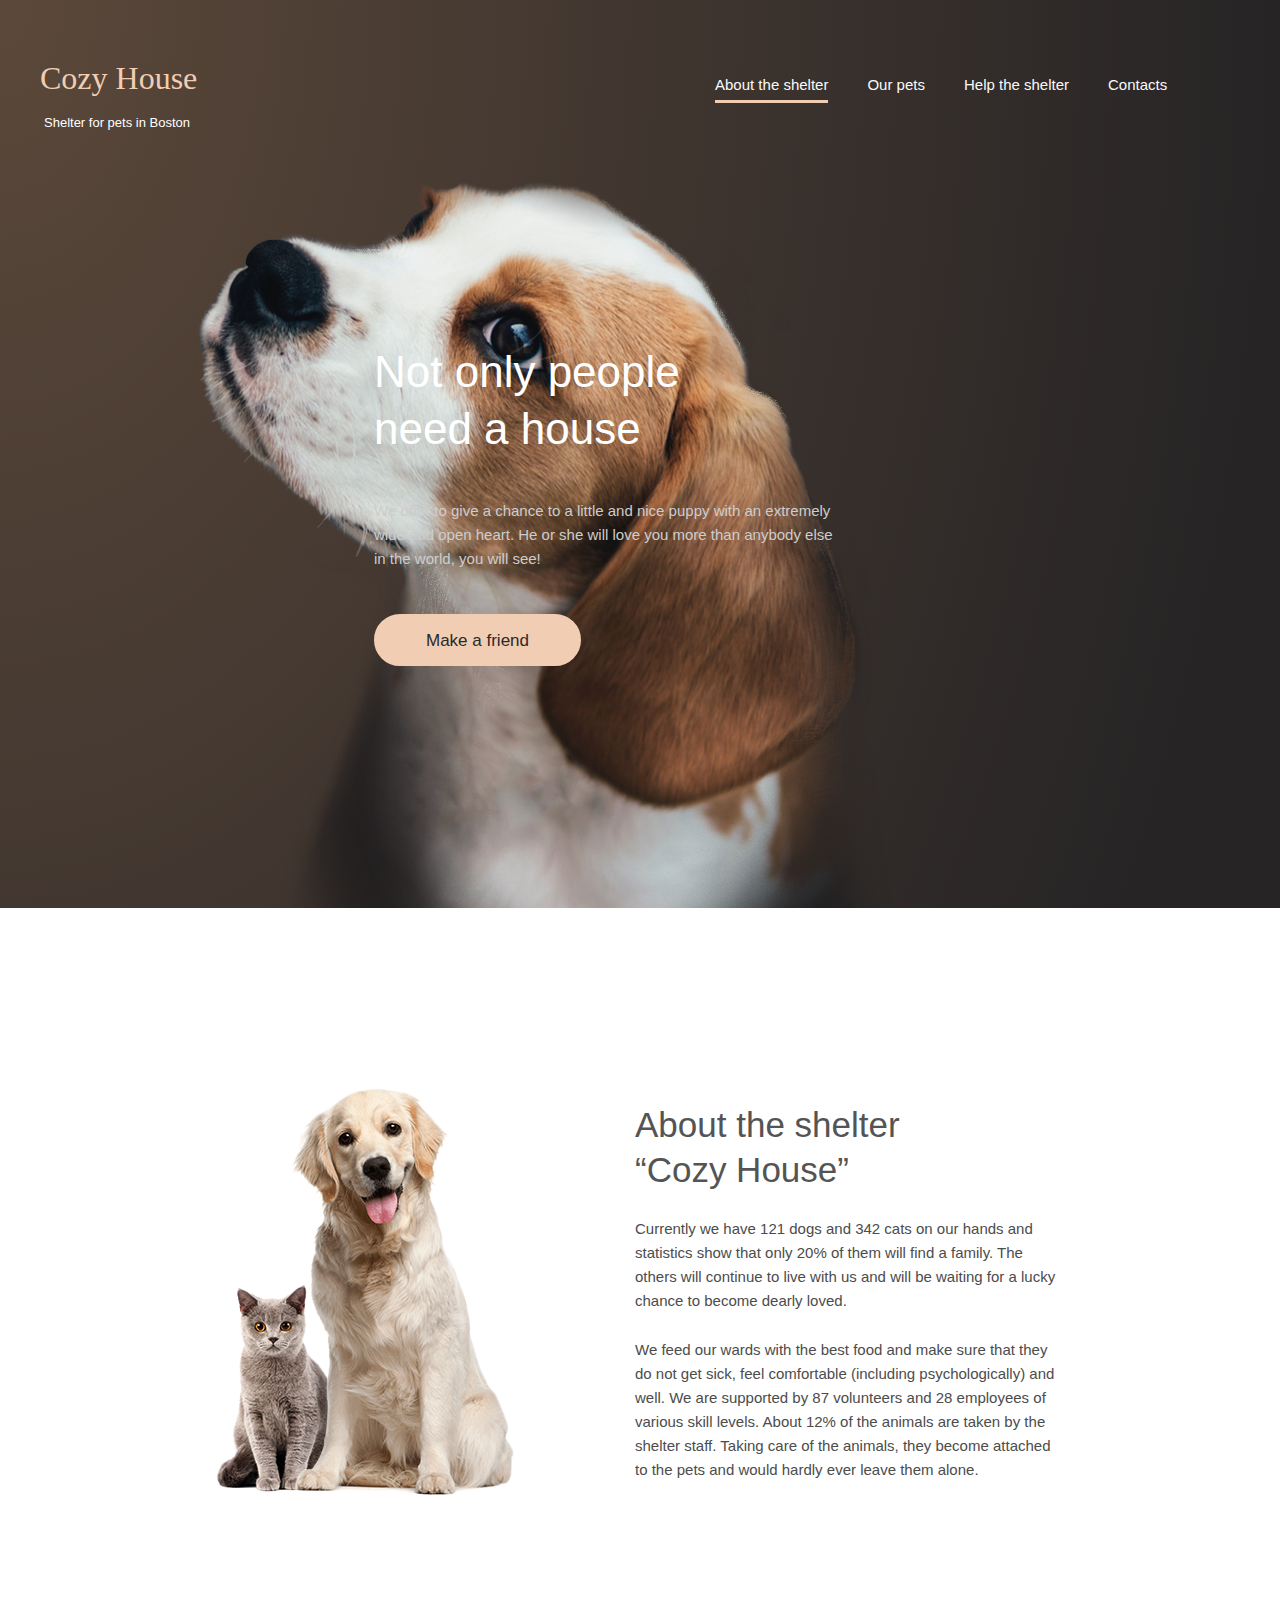
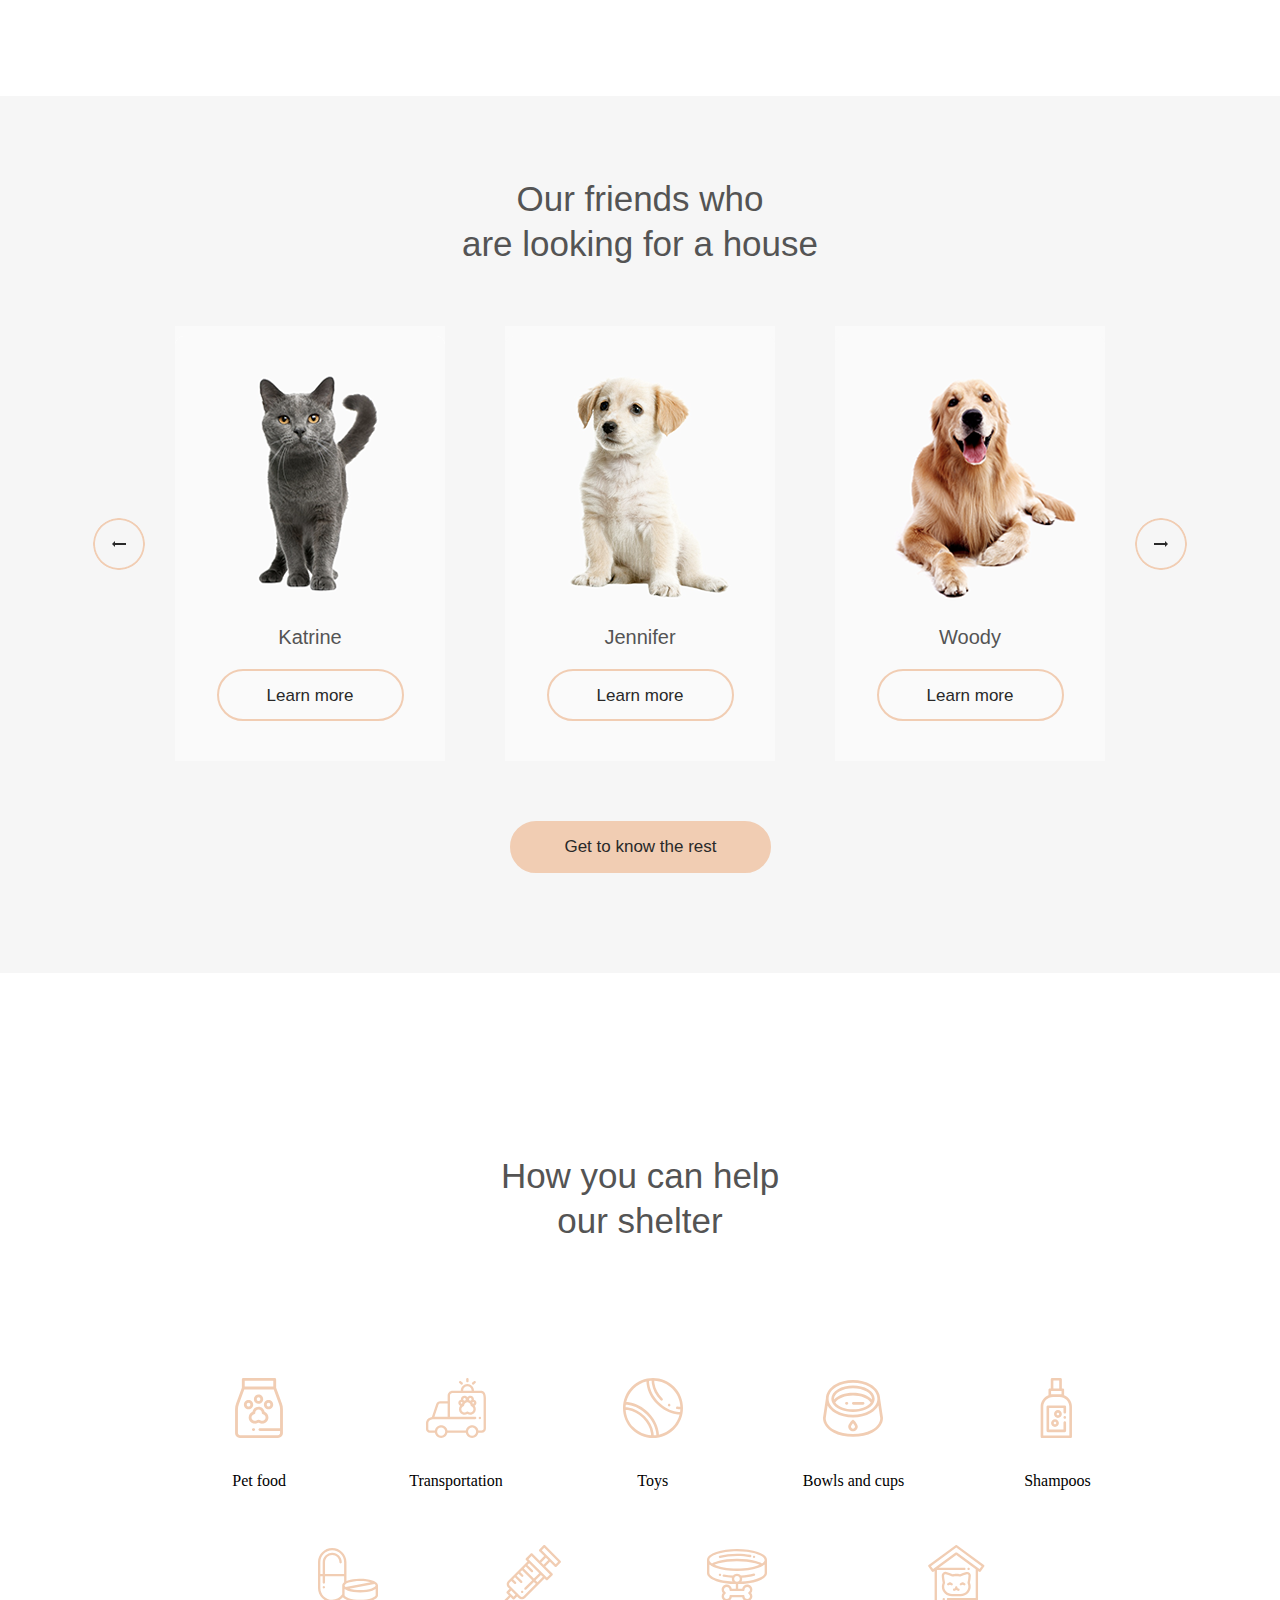
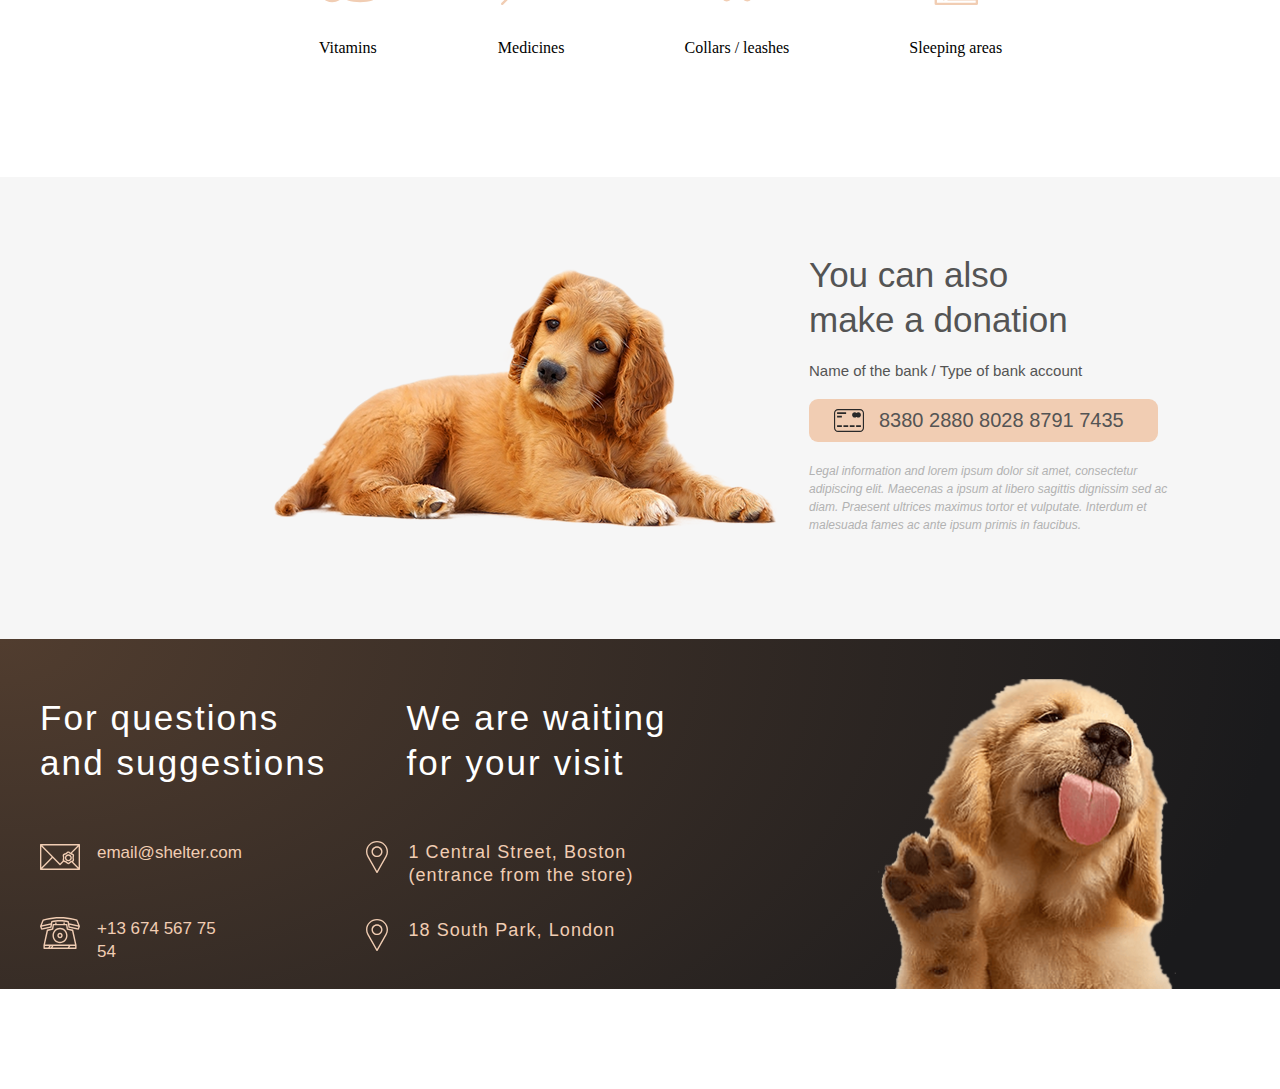
==== commit 6184c9a4: "feat: add styles " file pets", and fix html" ====
--- a/shelter/pages/main/index.html
+++ b/shelter/pages/main/index.html
@@ -27,10 +27,10 @@
             <div class="menu-wrap">
                 <ul class="menu-list">
                     <li class="menu-list_item">
-                        <a class="menu-list_link menu-list_link-active" href="#">About the shelter</a>
-                    </li>
-                    <li class="menu-list_item">
-                        <a class="menu-list_link" href="#">Our pets</a>
+                        <a class="menu-list_link menu-list_link-active" href="#about">About the shelter</a>
+                    </li>
+                    <li class="menu-list_item">
+                        <a class="menu-list_link" href="../pets/index.html">Our pets</a>
                     </li>
                     <li class="menu-list_item">
                         <a class="menu-list_link" href="#help">Help the shelter</a>
@@ -55,7 +55,7 @@
             <a class="houses-linc" href="#slider">Make a friend </a>
         </div>
     </section>
-    <section class="about">
+    <section id="about">
         <div class="about-shelter">
             <div class="about-shelter_img">
                 <img class="about-shelter_img-pets" src="../../assets/images/about-pets.png" alt="pets">
--- a/shelter/pages/main/style.css
+++ b/shelter/pages/main/style.css
@@ -6,7 +6,7 @@
 
 .container {
     max-width: 1280px;
-    padding: 0 15px;
+    padding: 0 ;
     margin: 0 auto;
 }
 
@@ -139,7 +139,8 @@
     border: 2px solid #FAFAFA;
 }
 
-.about {
+
+#about {
     height: 588px;
     margin-bottom: 100px;
 }
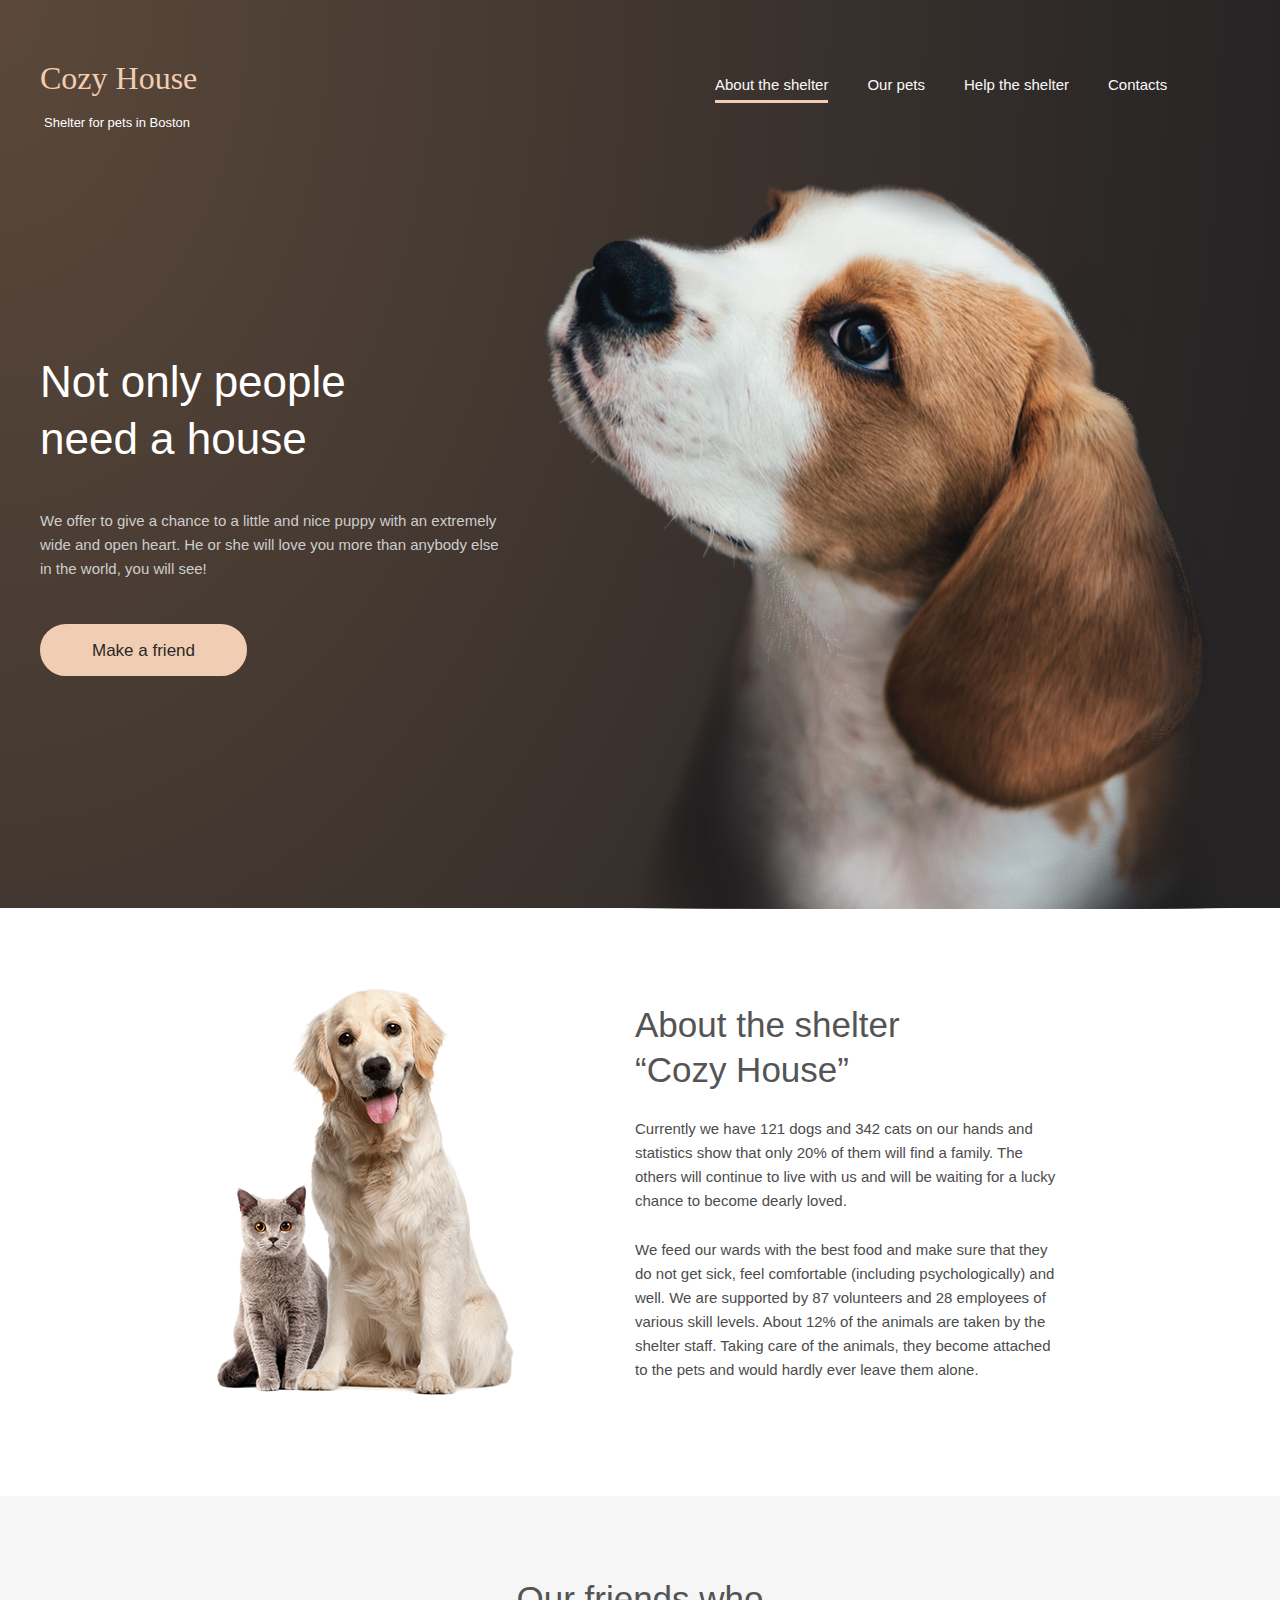
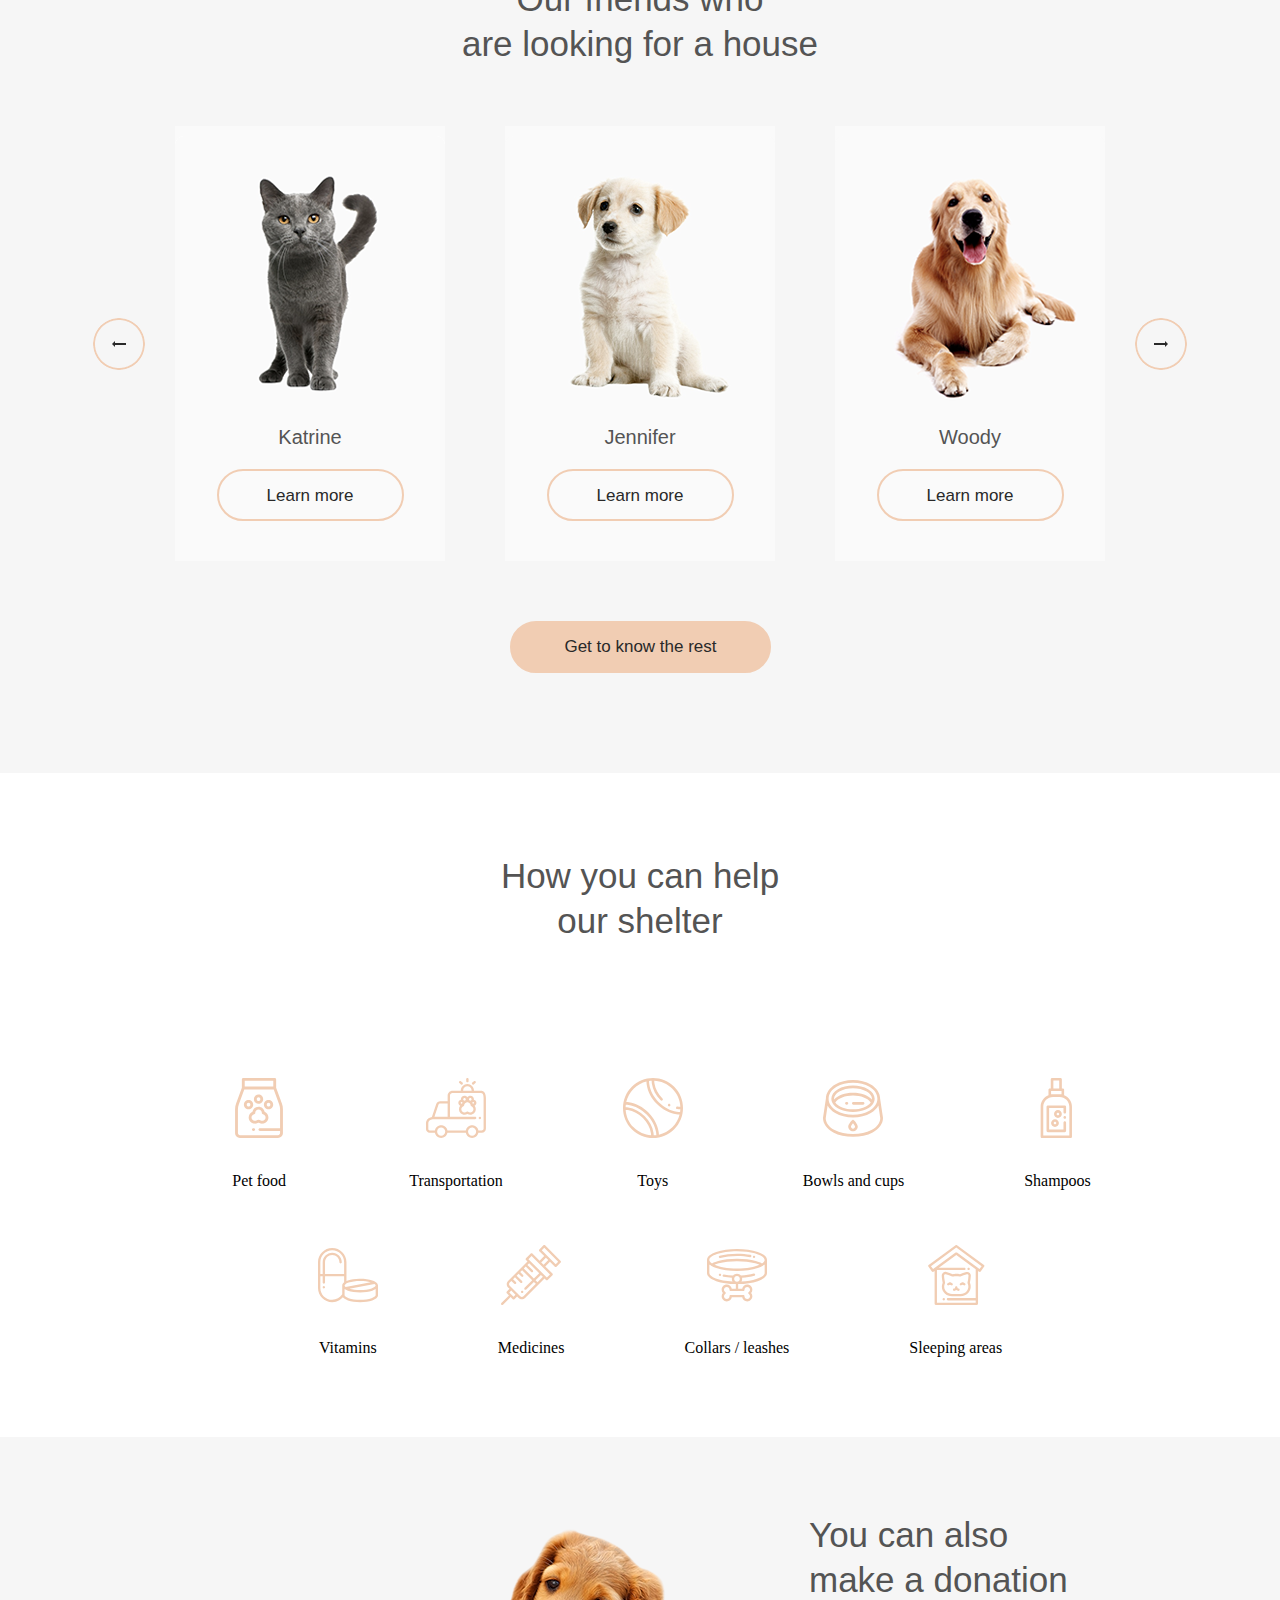
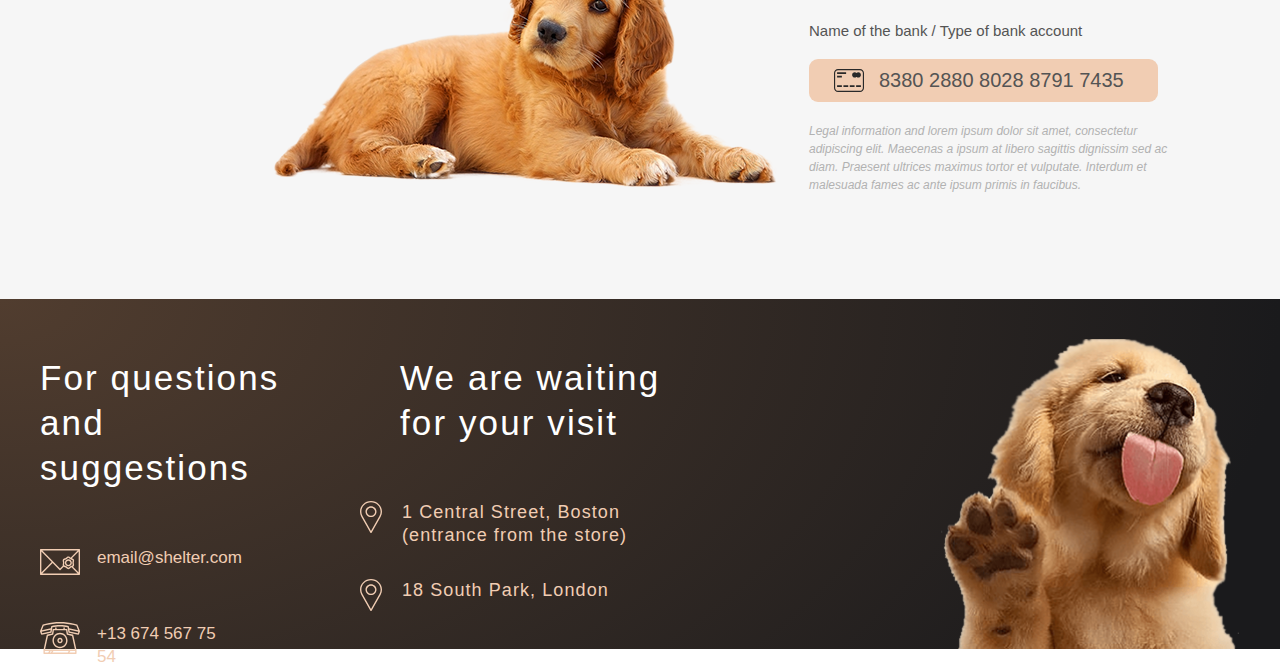
==== commit bf5c80ef: "fix: css styles" ====
--- a/shelter/pages/main/index.html
+++ b/shelter/pages/main/index.html
@@ -41,20 +41,22 @@
                 </ul>
             </div>
         </nav>
-        <img class="header-puppy" src="../../assets/images/puppy.png" alt="puppy">
+        <div class="header-content-wrapper">
+            <section class="house">
+                <div class="houses">
+                    <h2 class="houses-title">Not only people <br/> need a house</h2>
+                    <div class="houses-description">
+                        <p class="houses-description_text">
+                            We offer to give a chance to a little and nice puppy with an extremely wide and open heart.
+                            He or she will love you more than anybody else in the world, you will see!
+                        </p>
+                    </div>
+                    <a class="houses-linc" href="#slider">Make a friend </a>
+                </div>
+            </section>
+            <img class="header-puppy" src="../../assets/images/puppy.png" alt="puppy">
+        </div>
     </header>
-    <section class="house">
-        <div class="houses">
-            <h2 class="houses-title">Not only people <br/> need a house</h2>
-            <div class="houses-description">
-                <p class="houses-description_text">
-                    We offer to give a chance to a little and nice puppy with an extremely wide and open heart.
-                    He or she will love you more than anybody else in the world, you will see!
-                </p>
-            </div>
-            <a class="houses-linc" href="#slider">Make a friend </a>
-        </div>
-    </section>
     <section id="about">
         <div class="about-shelter">
             <div class="about-shelter_img">
@@ -104,7 +106,7 @@
             <img class="arrow-two arrow" src="../../assets/icons/button_arrow%20(1).png" alt="arrow">
         </div>
         <div class="search">
-            <a class="search-link" href="#">Get to know the rest</a>
+            <a class="search-link" href="../pets/index.html#slider">Get to know the rest</a>
         </div>
 
     </section>
@@ -195,7 +197,7 @@
                 <h5 class="donation-bank">Name of the bank / Type of bank account</h5>
                 <div class="donation-card">
                     <img class="donation-credit" src="../../assets/icons/credit-card.svg" alt="card">
-                    <h4 class="donation-phone">8380 2880 8028 8791 7435</h4>
+                    <a href="https://www.youtube.com/watch?v=Lf6El9jHdGg" class="donation-phone">8380 2880 8028 8791 7435</a>
                 </div>
                 <p class="donation-text">Legal information and lorem ipsum dolor sit amet, consectetur adipiscing elit.
                     Maecenas
@@ -217,18 +219,20 @@
                     <img class="footer-icon" src="../../assets/icons/icon-phone.svg" alt="icon">
                     <a class="footer-linc phone" href="tel:+13 674 567 75 54">+13 674 567 75 54</a>
                 </div>
-
             </div>
             <div class="footer-items">
                 <h3 class="footer-title">We are waiting <br/> for your visit</h3>
                 <div class="footer-item">
                     <img class="footer-ic" src="../../assets/icons/icon-marker.svg" alt="icon">
-                    <a target="_blank" href="https://www.google.com.ua/maps/place/Central+St,+Boston,+MA,+%D0%A1%D0%A8%D0%90/@42.3588432,-71.0551304,17z/data=!3m1!4b1!4m5!3m4!1s0x89e370865345ba21:0x44f6c81aa9436fb7!8m2!3d42.3588393!4d-71.0529417?hl=ru"
+                    <a target="_blank"
+                       href="https://www.google.com.ua/maps/place/Central+St,+Boston,+MA,+%D0%A1%D0%A8%D0%90/@42.3588432,-71.0551304,17z/data=!3m1!4b1!4m5!3m4!1s0x89e370865345ba21:0x44f6c81aa9436fb7!8m2!3d42.3588393!4d-71.0529417?hl=ru"
                        class="footer-info">1 Central Street, Boston (entrance from the store)</a>
                 </div>
                 <div class="footer-item ">
                     <img class="footer-ic" src="../../assets/icons/icon-marker.svg" alt="icon">
-                    <a target="_blank" href="https://www.google.com.ua/maps/search/18+South+Park,+London+/@51.4801382,-0.1778081,12z/data=!3m1!4b1?hl=ru" class="footer-info">18 South Park, London</a>
+                    <a target="_blank"
+                       href="https://www.google.com.ua/maps/search/18+South+Park,+London+/@51.4801382,-0.1778081,12z/data=!3m1!4b1?hl=ru"
+                       class="footer-info">18 South Park, London</a>
                 </div>
             </div>
             <div class="footer-dog">
--- a/shelter/pages/main/style.css
+++ b/shelter/pages/main/style.css
@@ -6,7 +6,7 @@
 
 .container {
     max-width: 1280px;
-    padding: 0 ;
+    padding: 0;
     margin: 0 auto;
 }
 
@@ -41,12 +41,17 @@
 }
 
 .header-puppy {
-    position: absolute;
+    max-width: 100%;
     width: 698px;
     height: 728px;
-    right: 387px;
-    top: 180px;
-
+    position: relative;
+    bottom: -51px;
+}
+
+.header-content-wrapper {
+    display: flex;
+    justify-content: space-between;
+    padding: 0 40px;
 }
 
 .menu {
@@ -76,6 +81,9 @@
     font-size: 15px;
 
 }
+.menu-list_link:hover {
+    border-bottom: 3px solid #F1CDB3;
+}
 
 .menu-list_link-active {
     border-bottom: 3px solid #F1CDB3;
@@ -86,14 +94,14 @@
 }
 
 .house {
-    margin-bottom: 100px;
+    margin-top: 223px;
 }
 
 .houses {
-    position: absolute;
-    top: 343px;
-    left: 374px;
-    right: 0;
+    position: relative;
+    /*display: flex;*/
+    /*width: 1200px;*/
+    /*left: calc(50% - 1200px/2);*/
     width: 460px;
     height: 114px;
 }
@@ -107,15 +115,19 @@
     line-height: 57px;
 }
 
+.houses-description {
+    margin-top: 42px;
+}
+
 .houses-description_text {
     font-family: 'Arial', sans-serif;
     font-style: normal;
     font-weight: 400;
     font-size: 15px;
     color: #CDCDCD;
-    padding-top: 42px;
     line-height: 24px;
 }
+
 
 .houses-linc {
     display: flex;
@@ -134,6 +146,7 @@
     font-weight: 400;
     cursor: pointer;
 }
+
 .houses-linc:hover {
     background-color: #FAFAFA;
     border: 2px solid #FAFAFA;
@@ -142,7 +155,6 @@
 
 #about {
     height: 588px;
-    margin-bottom: 100px;
 }
 
 .about-shelter {
@@ -192,17 +204,12 @@
 
 }
 
-#help {
-    margin-bottom: 100px;
-}
-
 .help-text {
     margin-top: 30px;
 }
 
 #slider {
     background-color: #F6F6F6;
-    margin-bottom: 100px;
     height: 877px;
 }
 
@@ -235,6 +242,7 @@
     height: 435px;
     margin: 0 30px;
 }
+
 .slider-card:hover {
     transform: scale(1.1);
     cursor: pointer;
@@ -306,6 +314,7 @@
     font-weight: 400;
 
 }
+
 .search-link:hover {
     background-color: #FAFAFA;
     border: 2px solid #F1CDB3;
@@ -368,7 +377,9 @@
     text-align: center;
     padding: 10px;
 }
-
+.donation-card:hover {
+    background-color: #ecc7b0;
+}
 .donation-credit {
     width: 30px;
     height: 23px;
@@ -382,6 +393,7 @@
     font-size: 20px;
     color: #545454;
     padding-left: 15px;
+    cursor: pointer;
 }
 
 .donation-text {
@@ -400,13 +412,13 @@
     height: 350px;
     background: radial-gradient(100% 215.42% at 0% 0%, #513D2F 0%, #1A1A1C 100%),
     linear-gradient(0deg, #211F20, #211F20);
-    margin-bottom: 100px;
 }
 
 .footer-inform {
     display: flex;
-}
-
+    justify-content: space-between;
+
+}
 
 .footer-item {
     display: flex;
@@ -442,6 +454,7 @@
     height: 32px;
     margin: 0 0 0 40px;
 }
+
 .footer-ic {
     width: 22px;
     height: 32px;
@@ -474,8 +487,8 @@
     display: flex;
     width: 300px;
     height: 310px;
-    margin: 40px 40px 0 167px;
-}
-
-
-
+    margin: 40px 40px 0 236px;
+}
+
+
+
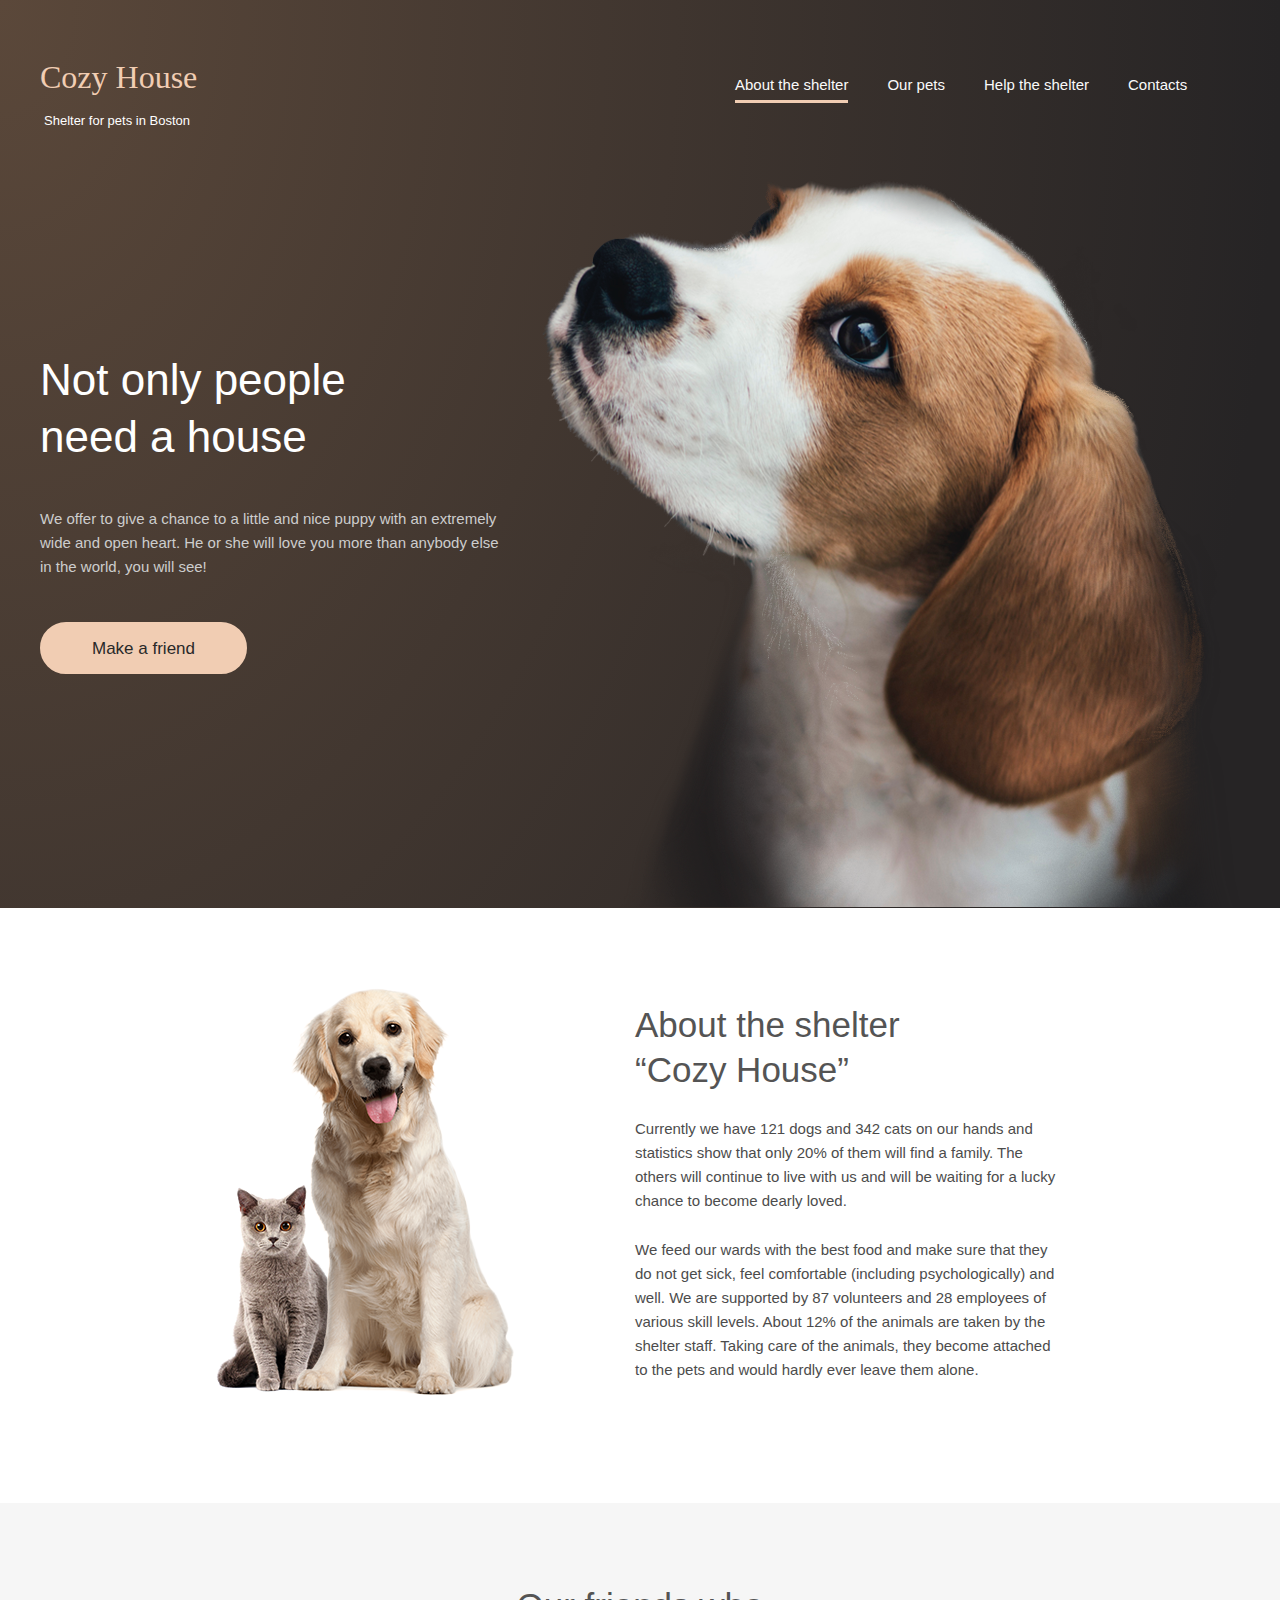
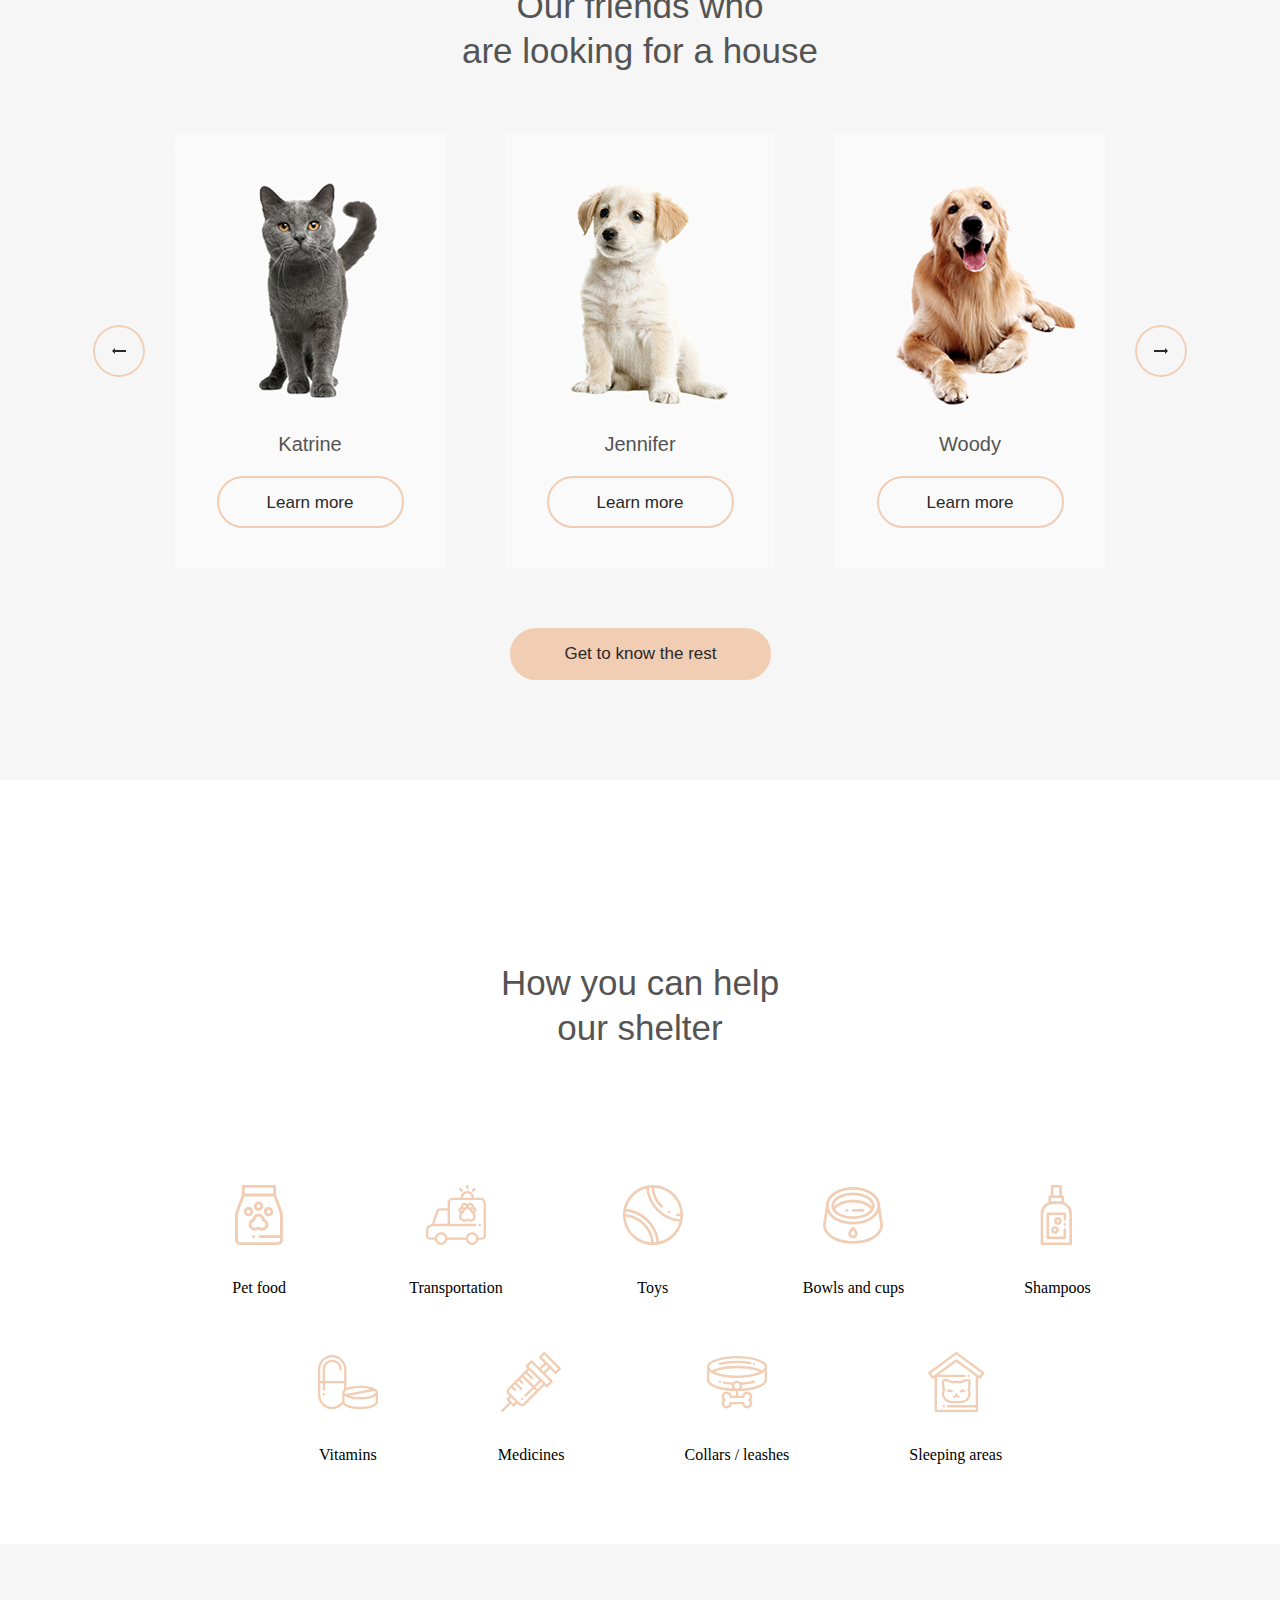
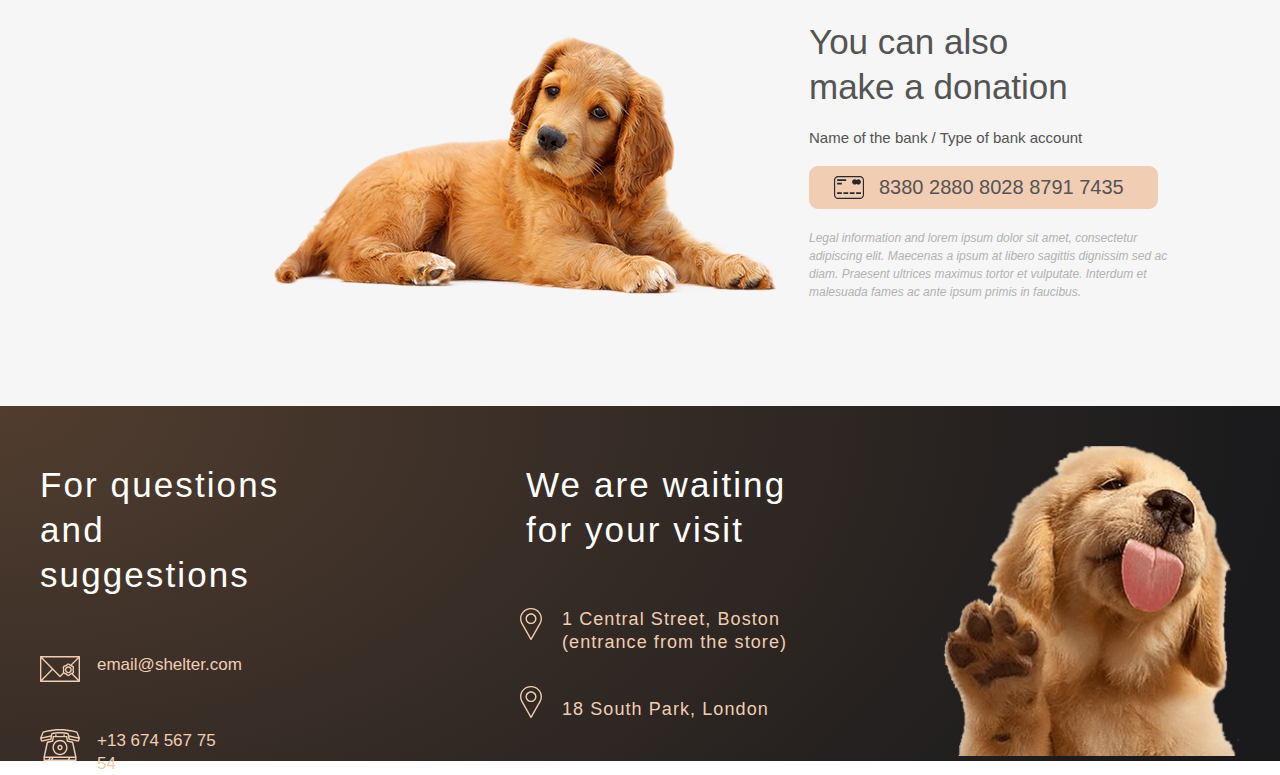
==== commit 4b618a03: "feat: adaptive" ====
--- a/shelter/pages/main/index.html
+++ b/shelter/pages/main/index.html
@@ -23,6 +23,12 @@
             <h1 class="header-title">Cozy House</h1><br/>
             <p class="header-text">Shelter for pets in Boston</p>
         </div>
+        <div class="header-btn">
+            <div></div>
+            <div></div>
+            <div></div>
+        </div>
+
         <nav class="menu">
             <div class="menu-wrap">
                 <ul class="menu-list">
@@ -64,14 +70,15 @@
             </div>
             <div class="about-shelter_item">
                 <h3 class="about-shelter_title">About the shelter <br/> “Cozy House”</h3>
-                <p class="about-shelter_text-one">Currently we have 121 dogs and 342 cats on our hands and statistics
+                <p class="about-shelter_text about-shelter_text-one">Currently we have 121 dogs and 342 cats on our
+                    hands and statistics
                     show
                     that
                     only 20% of them will find a family. The others will continue to live with us and will be waiting
                     for a
                     lucky chance to become dearly loved.
                 </p>
-                <p class="about-shelter_text-two">
+                <p class="about-shelter_text about-shelter_text-two">
                     We feed our wards with the best food and make sure that they do not get sick, feel comfortable
                     (including psychologically) and well. We are supported by 87 volunteers and 28 employees of various
                     skill levels. About 12% of the animals are taken by the shelter staff. Taking care of the animals,
@@ -92,12 +99,12 @@
                 <p class="slider-card_name">Katrine</p>
                 <a class="slider-card_search" href="#">Learn more</a>
             </div>
-            <div class="slider-card">
+            <div class="slider-card slider-card-vis_1">
                 <img class="slider-card_pet" src="../../assets/images/pets-jennifer.png" alt="pet">
                 <p class="slider-card_name">Jennifer</p>
                 <a class="slider-card_search" href="#">Learn more</a>
             </div>
-            <div class="slider-card">
+            <div class="slider-card slider-card-vis">
                 <img class="slider-card_pet" src="../../assets/images/pets-woody.png" alt="pet">
                 <p class="slider-card_name">Woody</p>
                 <a class="slider-card_search" href="#">Learn more</a>
@@ -108,7 +115,6 @@
         <div class="search">
             <a class="search-link" href="../pets/index.html#slider">Get to know the rest</a>
         </div>
-
     </section>
     <section id="help">
         <h3 class="slider-title">How you can help <br> our shelter</h3>
@@ -186,8 +192,6 @@
                 </div>
             </div>
         </div>
-
-
     </section>
     <section class="donation">
         <img class="donation-img" src="../../assets/images/donation-dog.png" alt="dog">
@@ -197,7 +201,8 @@
                 <h5 class="donation-bank">Name of the bank / Type of bank account</h5>
                 <div class="donation-card">
                     <img class="donation-credit" src="../../assets/icons/credit-card.svg" alt="card">
-                    <a href="https://www.youtube.com/watch?v=Lf6El9jHdGg" class="donation-phone">8380 2880 8028 8791 7435</a>
+                    <a href="https://www.youtube.com/watch?v=Lf6El9jHdGg" class="donation-phone">8380 2880 8028 8791
+                        7435</a>
                 </div>
                 <p class="donation-text">Legal information and lorem ipsum dolor sit amet, consectetur adipiscing elit.
                     Maecenas
@@ -209,7 +214,7 @@
     </section>
     <footer id="footer">
         <div class="footer-inform">
-            <div class="footer-items">
+            <div class="footer-items footer-items-one">
                 <h3 class="footer-title">For questions <br/> and suggestions</h3>
                 <div class="footer-icons">
                     <img class="footer-icon" src="../../assets/icons/icon-email.svg" alt="icon">
@@ -220,8 +225,8 @@
                     <a class="footer-linc phone" href="tel:+13 674 567 75 54">+13 674 567 75 54</a>
                 </div>
             </div>
-            <div class="footer-items">
-                <h3 class="footer-title">We are waiting <br/> for your visit</h3>
+            <div class="footer-items footer-items-two">
+                <h3 class="footer-title footer-title-two">We are waiting <br/> for your visit</h3>
                 <div class="footer-item">
                     <img class="footer-ic" src="../../assets/icons/icon-marker.svg" alt="icon">
                     <a target="_blank"
@@ -235,9 +240,7 @@
                        class="footer-info">18 South Park, London</a>
                 </div>
             </div>
-            <div class="footer-dog">
-                <img class="footer-img" src="../../assets/images/footer-puppy.png" alt="dog">
-            </div>
+            <img class="footer-img" src="../../assets/images/footer-puppy.png" alt="dog">
         </div>
     </footer>
 
--- a/shelter/pages/main/style.css
+++ b/shelter/pages/main/style.css
@@ -22,6 +22,7 @@
     font-family: 'Georgia', serif;
     font-weight: 400;
     font-size: 32px;
+    line-height: 35px;
     color: #F1CDB3;
     padding-top: 60px;
     padding-left: 40px;
@@ -38,6 +39,25 @@
     background: radial-gradient(100% 215.42% at 0% 0%, #5B483A 0%, #262425 100%),
     linear-gradient(0deg, #211F20, #211F20);
     height: 908px;
+}
+
+.header-btn {
+    width: 60px;
+    height: 60px;
+    margin-top: 31px;
+    cursor: pointer;
+    flex-direction: column;
+    align-items: center;
+    justify-content: center;
+    margin-right: 40px;
+    display: none;
+}
+
+.header-btn div {
+    width: 36px;
+    height: 2px;
+    background-color: #F1CDB3;
+    margin: 5px 0;
 }
 
 .header-puppy {
@@ -62,7 +82,7 @@
 
 .menu-wrap {
     position: absolute;
-    padding-left: 680px;
+    padding-left: 757px;
     top: 76px;
 
 }
@@ -81,6 +101,7 @@
     font-size: 15px;
 
 }
+
 .menu-list_link:hover {
     border-bottom: 3px solid #F1CDB3;
 }
@@ -110,7 +131,8 @@
     font-family: 'Georgia', sans-serif;
     font-style: normal;
     font-weight: 400;
-    font-size: 44px;
+    /*font-size: 44px;*/
+    font-size: calc(25px + 19 * (100vw / 1280));
     color: #FFFFFF;
     line-height: 57px;
 }
@@ -154,7 +176,7 @@
 
 
 #about {
-    height: 588px;
+    margin-bottom: 100px;
 }
 
 .about-shelter {
@@ -176,7 +198,8 @@
     font-family: 'Georgia', sans-serif;
     font-style: normal;
     font-weight: 400;
-    font-size: 35px;
+    /*font-size: 35px;*/
+    font-size: calc(25px + 10 * (100vw / 1280));
     color: #545454;
     line-height: 45px;
 }
@@ -210,7 +233,8 @@
 
 #slider {
     background-color: #F6F6F6;
-    height: 877px;
+    margin-bottom: 100px;
+    min-height: 877px;
 }
 
 .slider-title {
@@ -218,7 +242,8 @@
     font-family: 'Georgia', sans-serif;
     font-style: normal;
     font-weight: 400;
-    font-size: 35px;
+    /*font-size: 35px;*/
+    font-size: calc(25px + 10 * (100vw / 1280));
     line-height: 45px;
     color: #545454;
     padding-top: 80px;
@@ -297,6 +322,10 @@
     background-color: #F1CDB3;
 }
 
+.search {
+    margin-bottom: 100px;
+}
+
 .search-link {
     width: 261px;
     height: 52px;
@@ -377,9 +406,11 @@
     text-align: center;
     padding: 10px;
 }
+
 .donation-card:hover {
     background-color: #ecc7b0;
 }
+
 .donation-credit {
     width: 30px;
     height: 23px;
@@ -409,15 +440,18 @@
 }
 
 #footer {
-    height: 350px;
     background: radial-gradient(100% 215.42% at 0% 0%, #513D2F 0%, #1A1A1C 100%),
     linear-gradient(0deg, #211F20, #211F20);
+    background-size: 100% 100%;
 }
 
 .footer-inform {
     display: flex;
-    justify-content: space-between;
-
+    justify-content: flex-start;
+}
+
+.footer-items:nth-child(2) {
+    margin-left: 160px;
 }
 
 .footer-item {
@@ -435,12 +469,18 @@
     font-family: 'Georgia', sans-serif;
     font-style: normal;
     font-weight: 400;
-    font-size: 35px;
+    /*font-size: 35px;*/
+    font-size: calc(25px + 10 * (100vw / 1280));
     line-height: 45px;
     letter-spacing: 0.06em;
     color: #FFFFFF;
     margin: 56px 40px;
 }
+
+.footer-title-two {
+    margin-left: 6px;
+}
+
 
 .footer-icons {
     display: flex;
@@ -481,14 +521,420 @@
     color: #F1CDB3;
     width: 302px;
     height: 46px;
+    display: flex;
+    align-items: center;
+}
+
+.footer-map {
+    font-size: 20px;
+    letter-spacing: 0.06em;
+    padding-left: 20px;
+    max-width: 260px;
+
 }
 
 .footer-img {
     display: flex;
     width: 300px;
     height: 310px;
-    margin: 40px 40px 0 236px;
-}
-
-
-
+    margin: 40px 40px 0 76px;
+}
+
+@media (max-width: 1320px) {
+    .menu-wrap {
+        position: absolute;
+        padding-left: 700px;
+        top: 76px;
+    }
+}
+
+@media (max-width: 1020px) {
+    .menu-wrap {
+        position: absolute;
+        padding-left: 450px;
+        top: 76px;
+    }
+}
+
+@media (max-width: 930px) {
+    .menu-wrap {
+        position: absolute;
+        padding-left: 420px;
+        top: 76px;
+    }
+}
+
+@media (max-width: 767px) {
+    .header {
+        height: 1165px;
+    }
+
+    .header-title {
+        padding-top: 30px;
+    }
+
+    .menu-wrap {
+        position: absolute;
+        padding-left: 265px;
+        top: 46px;
+    }
+
+    .menu-list {
+        font-size: 15px;
+    }
+
+    .header-content-wrapper {
+        max-width: 569px;
+        display: block;
+        justify-content: center;
+        margin: 150px 100px 0 99px;
+    }
+
+    .header-puppy {
+        width: 569px;
+        height: 593px;
+        position: absolute;
+        top: 572px;
+        right: 19px;
+        bottom: 0;
+    }
+
+    .header-content-wrapper {
+        margin: -173px 106px;
+    }
+
+    .houses-linc {
+        margin: 42px 127px 0 126px;
+    }
+
+    #about {
+
+        height: 1048px;
+    }
+
+    .about-shelter {
+        display: flex;
+        flex-direction: column-reverse;
+        flex-wrap: wrap;
+        align-items: center;
+    }
+
+    .about-shelter_img-pets {
+        margin: 69px 234px 100px 234px;
+    }
+
+    .slider-cards {
+        display: flex;
+        flex-wrap: nowrap;
+
+    }
+
+    .slider-card-vis {
+        display: none;
+    }
+
+    .search-link {
+        margin: 60px 254px 100px;
+    }
+
+    .wrapper {
+        display: flex;
+        justify-content: space-between;
+        width: 630px;
+        margin: 60px 69px 100px;
+        padding: 0;
+    }
+
+    .block-row {
+        margin: 30px;
+        padding: 0;
+    }
+
+    .block {
+        margin: 30px;
+    }
+
+    .donation {
+        flex-wrap: wrap;
+        flex-direction: column-reverse;
+    }
+
+    .donation-img {
+        margin: 60px 132px 100px;
+    }
+
+    .donation-item {
+        margin: 80px 194px;
+    }
+
+
+    .footer-inform {
+        display: flex;
+        justify-content: space-between;
+        flex-wrap: wrap;
+    }
+
+    .footer-items {
+        margin: 30px 61px 45px 64px;
+    }
+
+    .footer-items-one {
+        margin: 0;
+    }
+
+    .footer-items-two {
+        margin: -22px 51px 1px -6px;
+    }
+
+    .footer-items:nth-child(2) {
+        margin: 0;
+    }
+
+    .footer-img {
+        margin: 1px 234px;
+    }
+
+}
+
+
+@media (max-width: 440px) {
+    .arrow-one {
+        position: relative;
+        left: 120px;
+        top: 267px;
+    }
+
+    .arrow-two {
+        position: relative;
+        right: 120px;
+        top: 267px;
+    }
+}
+
+@media (max-width: 320px) {
+    .container {
+        width: 320px;
+        padding: 0;
+        margin: 0 auto;
+    }
+
+    .menu {
+        display: none;
+    }
+
+    .header {
+        height: 823px;
+
+    }
+
+    .header-logo {
+        /*margin: 0 -21px;*/
+    }
+
+    .header-btn {
+        display: flex;
+        width: 30px;
+        height: 32px;
+        margin: -53px 257px;
+    }
+
+
+    .header-content-wrapper {
+        max-width: 300px;
+        display: block;
+        justify-content: center;
+
+    }
+
+    .houses-title {
+        /*font-size: 25px;*/
+        line-height: 32px;
+    }
+
+    .houses-description_text {
+        font-size: 15px;
+        line-height: 24px;
+    }
+
+    .houses {
+        position: absolute;
+        width: 300px;
+        height: 64px;
+        left: calc(50% - 300px / 2);
+        text-align: center;
+    }
+
+    .header-puppy {
+        width: 260px;
+        height: 272px;
+        position: absolute;
+        top: 551px;
+        right: 0;
+        bottom: 0;
+    }
+
+    .houses-linc {
+        margin: 46px 42px;
+    }
+
+    #about {
+        min-height: 974px;
+    }
+
+    .about-shelter {
+        display: flex;
+        flex-direction: column-reverse;
+        flex-wrap: wrap;
+        align-items: center;
+    }
+
+    .about-shelter_item {
+        margin: 42px 10px;
+        width: 300px;
+        height: 494px;
+    }
+
+    .about-shelter_title {
+        /*font-size: 25px;*/
+        line-height: 32px;
+        text-align: center;
+    }
+
+    .about-shelter_img-pets {
+        width: 260px;
+        height: 354px;
+        margin: 42px 30px;
+    }
+
+    .about-shelter_text {
+        width: 320px;
+        margin: 25px 0 21px -11px;
+        padding: 15px;
+    }
+
+    .about-shelter_text-two {
+        padding-top: 58px;
+    }
+
+    .slider-title {
+        /*font-size: 25px;*/
+        line-height: 32px;
+        text-align: center;
+        padding: 42px 10px;
+    }
+
+    .slider-card {
+        margin-bottom: 20px;
+    }
+
+    .slider-card-vis_1 {
+        display: none;
+    }
+
+    .arrow-one {
+        position: relative;
+        left: 120px;
+        top: 267px;
+    }
+
+    .arrow-two {
+        position: relative;
+        right: 120px;
+        top: 267px;
+    }
+
+    .search-link {
+        margin: 107px 30px;
+    }
+
+    .wrapper {
+        width: 290px;
+        margin: 0 15px 42px 15px;
+    }
+
+    .block {
+        margin: -1px;
+        justify-content: space-between;
+    }
+
+    .donation-title {
+        font-size: 25px;
+        left: 32px;
+        text-align: center;
+    }
+
+    .donation-phone {
+        font-size: 15px;
+    }
+
+    .donation-card {
+        width: 281px;
+    }
+
+    .donation-img {
+        width: 260px;
+        height: 135px;
+        margin: 42px 30px;
+    }
+
+    .donation-item {
+        margin: 42px 10px;
+        justify-content: center;
+    }
+
+    .donation-text {
+        width: 280px;
+        margin: 20px 10px;
+    }
+
+    #footer {
+        max-width: 320px;
+    }
+    .footer-info {
+        max-width: 258px;
+    }
+
+    .footer-title {
+        /*text-align: center;*/
+        margin: 30px 44px;
+    }
+
+    .footer-title-two {
+        margin: 44px 0;
+        padding-left: 38px;
+    }
+
+    .footer-items {
+        margin: 30px 61px 45px 64px;
+    }
+
+    .footer-items-one {
+        margin: 0;
+    }
+
+    .footer-item {
+        margin-left: 10px;
+    }
+
+    .footer-items:nth-child(2) {
+        margin: 2px;
+    }
+
+    .footer-img {
+        width: 260px;
+        height: 269px;
+        margin: 45px 30px 0 30px;
+    }
+
+    .footer-icons, .footer-item {
+        margin-top: 20px;
+    }
+
+}
+
+
+
+
+
+
+
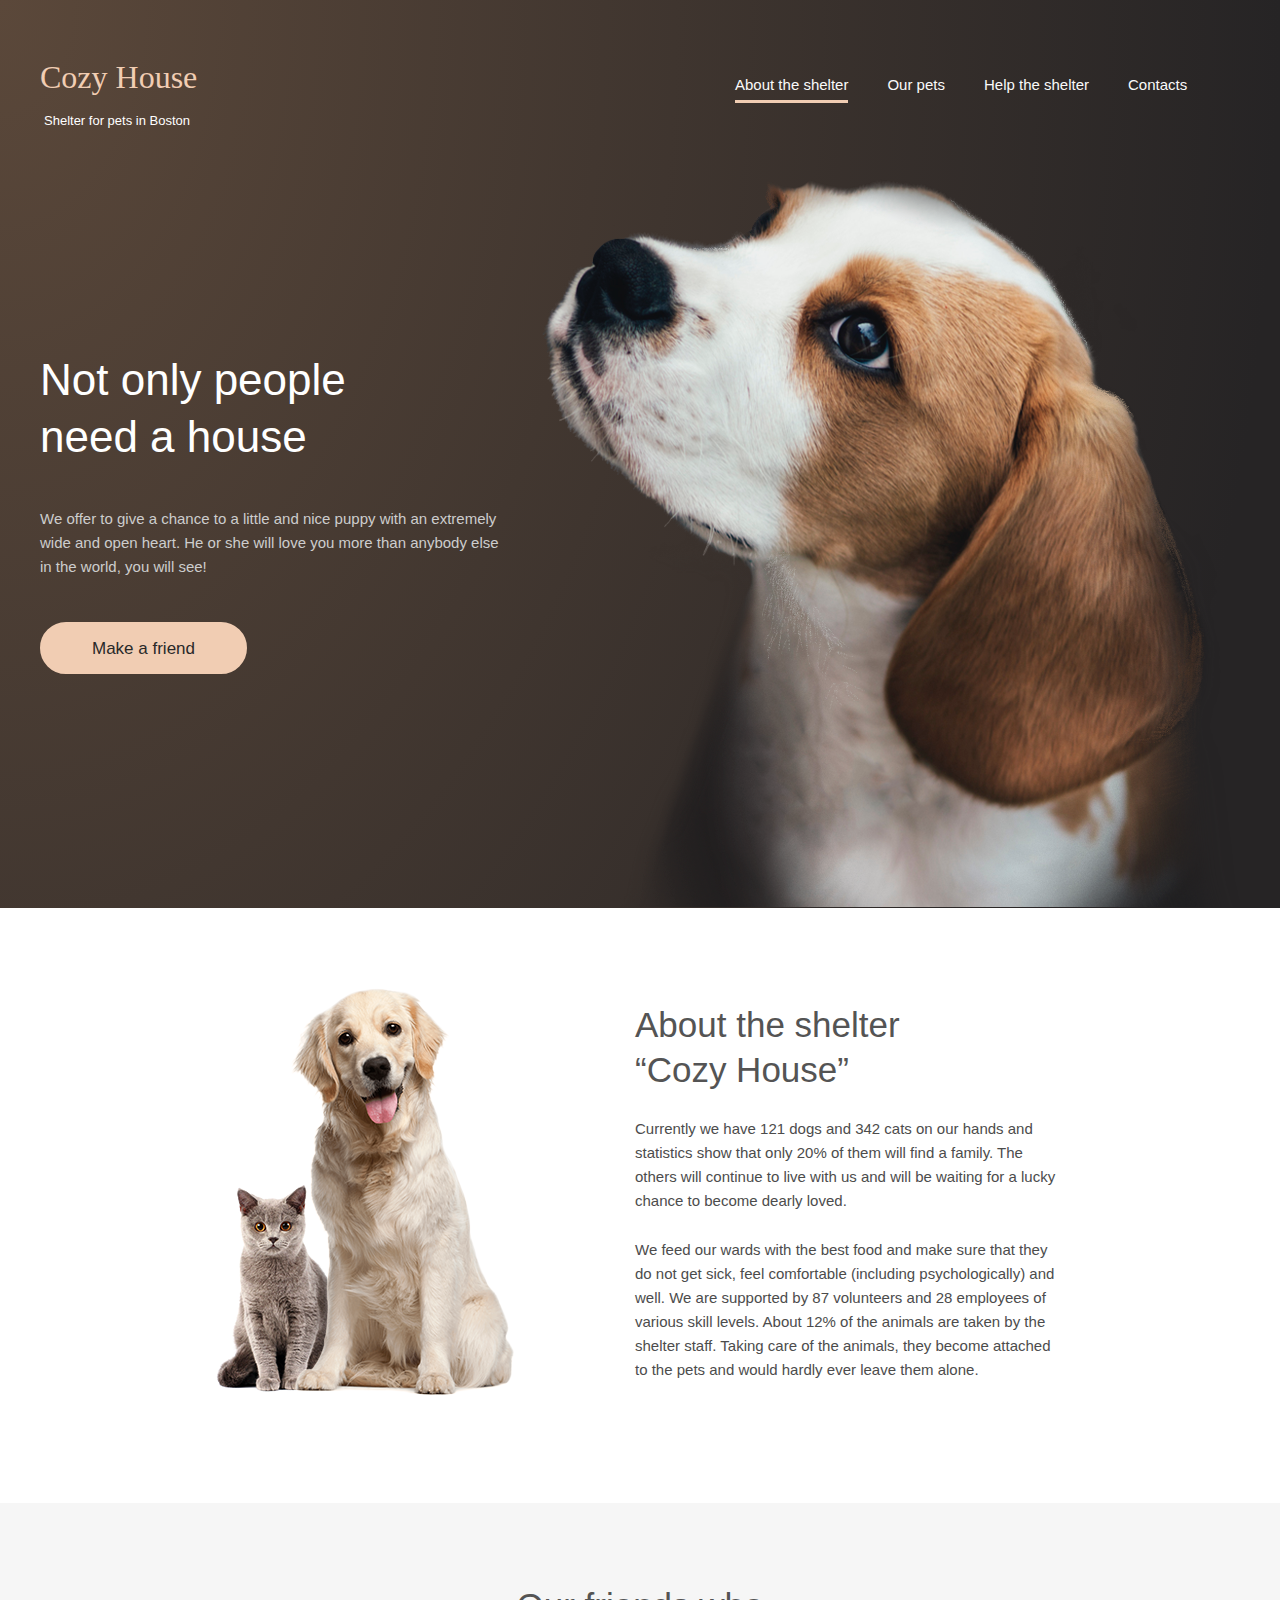
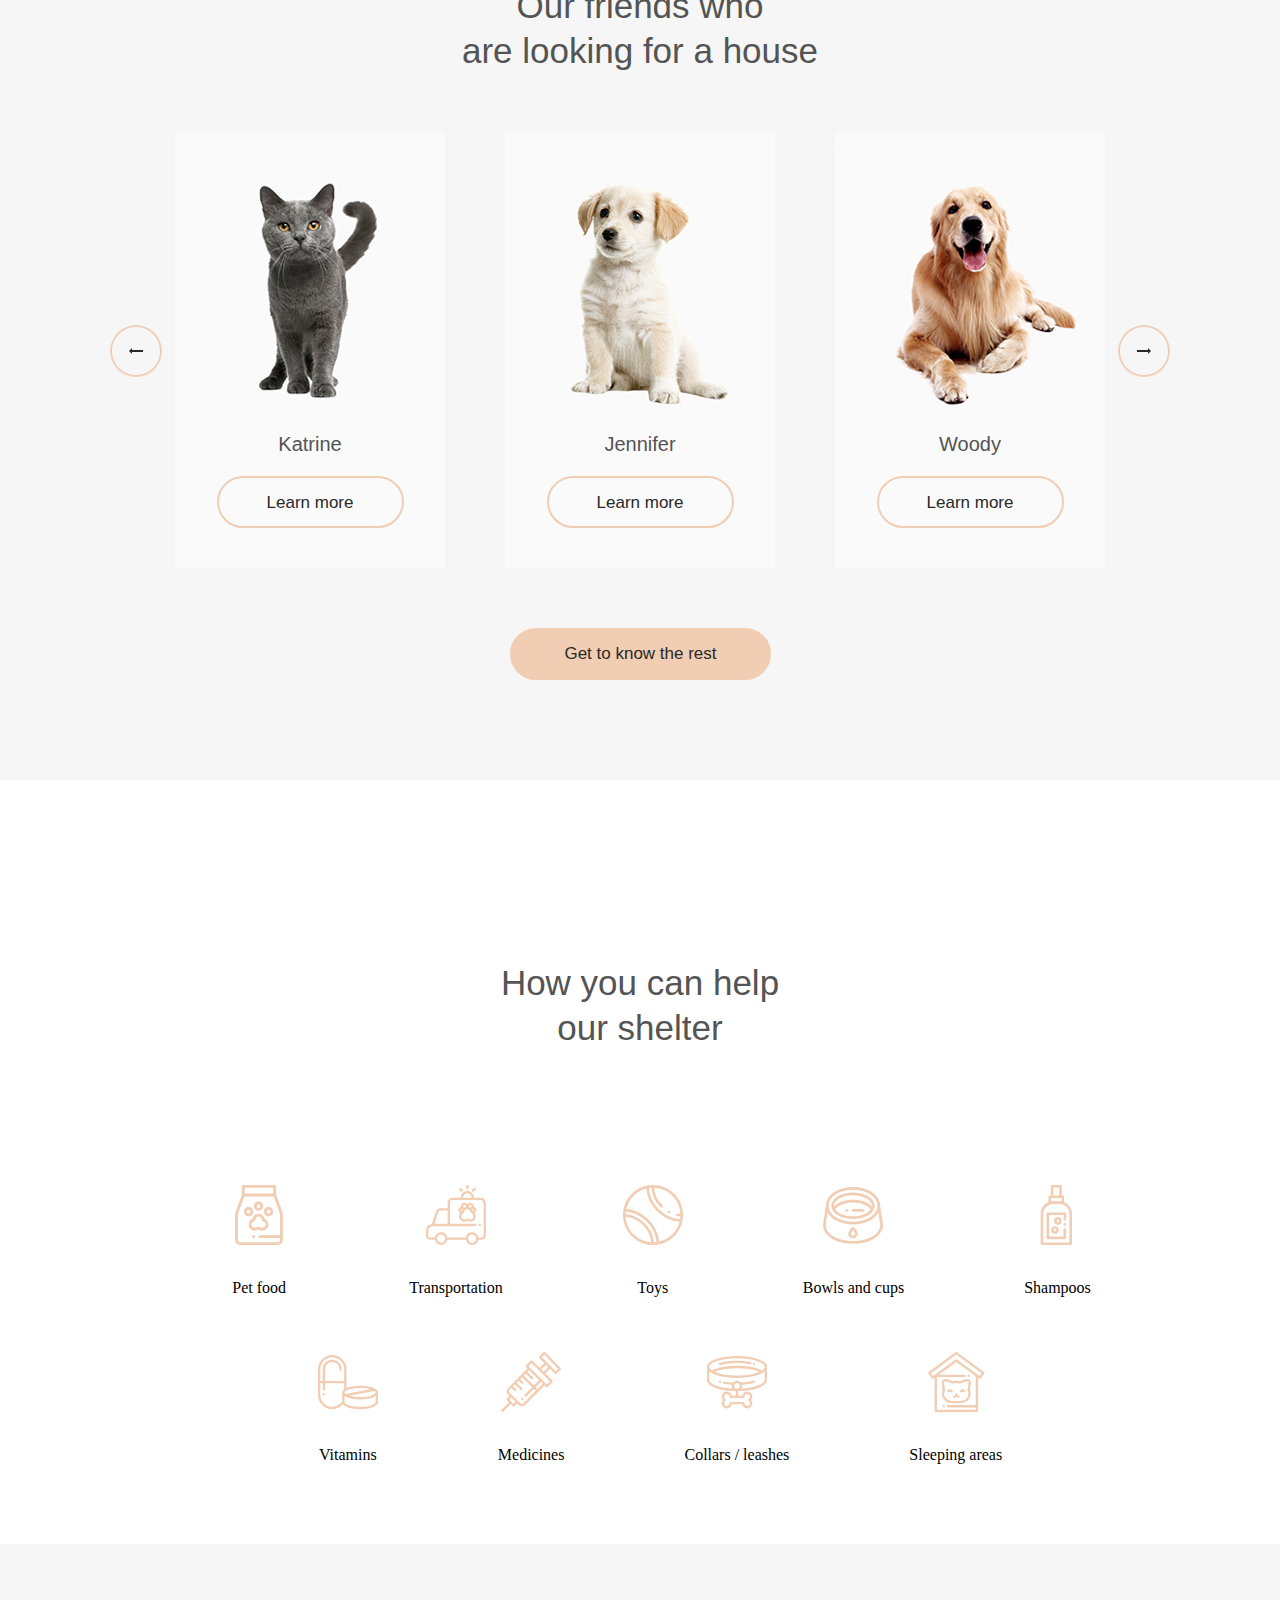
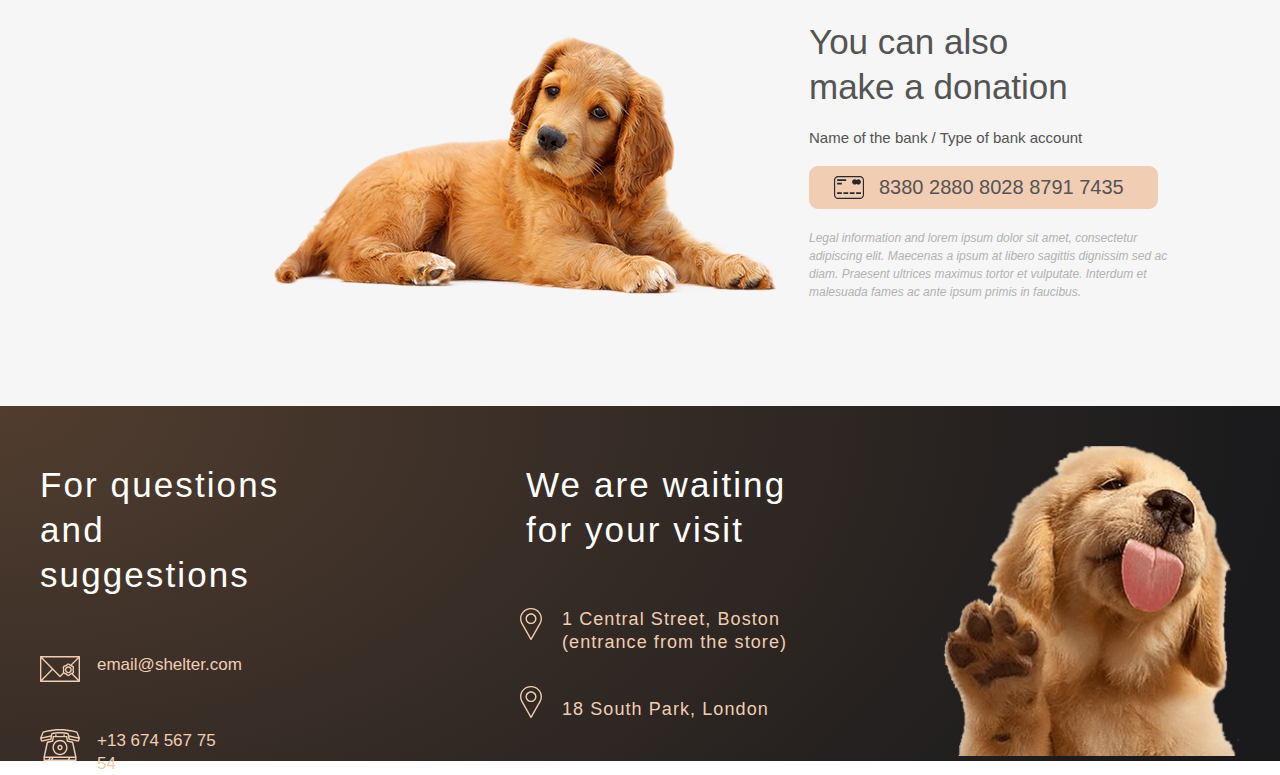
==== commit c87db5ab: "feat: adaptive" ====
--- a/shelter/pages/main/index.html
+++ b/shelter/pages/main/index.html
@@ -19,19 +19,21 @@
 <body>
 <div class="container">
     <header class="header">
-        <div class="header-logo">
+        <div class="header-logo" id="logo">
             <h1 class="header-title">Cozy House</h1><br/>
             <p class="header-text">Shelter for pets in Boston</p>
         </div>
-        <div class="header-btn">
+
+        <div class="header-btn" id="burger">
             <div></div>
             <div></div>
             <div></div>
         </div>
+        <div class="popup" id="popup"></div>
 
         <nav class="menu">
             <div class="menu-wrap">
-                <ul class="menu-list">
+                <ul class="menu-list" id="menu">
                     <li class="menu-list_item">
                         <a class="menu-list_link menu-list_link-active" href="#about">About the shelter</a>
                     </li>
@@ -245,5 +247,6 @@
     </footer>
 
 </div>
+<script src="script.js"></script>
 </body>
 </html>--- a/shelter/pages/main/style.css
+++ b/shelter/pages/main/style.css
@@ -54,7 +54,7 @@
 }
 
 .header-btn div {
-    width: 36px;
+    width: 30px;
     height: 2px;
     background-color: #F1CDB3;
     margin: 5px 0;
@@ -316,6 +316,7 @@
     cursor: pointer;
     border: 0 solid #F1CDB3;
     border-radius: 50%;
+    margin: -17px;
 }
 
 .arrow:hover {
@@ -564,7 +565,14 @@
     }
 }
 
-@media (max-width: 767px) {
+@media (max-width: 780px) {
+    .menu-wrap {
+        position: absolute;
+        padding-left: 270px;
+        top: 76px;
+    }
+
+
     .header {
         height: 1165px;
     }
@@ -573,11 +581,6 @@
         padding-top: 30px;
     }
 
-    .menu-wrap {
-        position: absolute;
-        padding-left: 265px;
-        top: 46px;
-    }
 
     .menu-list {
         font-size: 15px;
@@ -697,27 +700,140 @@
 }
 
 
+@media (max-width: 767px) {
+    .header {
+        height: 1165px;
+    }
+
+    .header-title {
+        padding-top: 30px;
+    }
+
+    .menu-wrap {
+        position: absolute;
+        padding-left: 265px;
+        top: 46px;
+    }
+
+    .menu-list {
+        font-size: 15px;
+    }
+
+    .header-content-wrapper {
+        max-width: 569px;
+        display: block;
+        justify-content: center;
+        margin: 150px 100px 0 99px;
+    }
+
+    .header-puppy {
+        width: 569px;
+        height: 593px;
+        position: absolute;
+        top: 572px;
+        right: 19px;
+        bottom: 0;
+    }
+
+    .header-content-wrapper {
+        margin: -173px 106px;
+    }
+
+    .houses-linc {
+        margin: 42px 127px 0 126px;
+    }
+
+    #about {
+
+        height: 1048px;
+    }
+
+    .about-shelter {
+        display: flex;
+        flex-direction: column-reverse;
+        flex-wrap: wrap;
+        align-items: center;
+    }
+
+    .about-shelter_img-pets {
+        margin: 69px 234px 100px 234px;
+    }
+
+    .slider-cards {
+        display: flex;
+        flex-wrap: nowrap;
+
+    }
+
+    .slider-card-vis {
+        display: none;
+    }
+
+    .search-link {
+        margin: 60px 254px 100px;
+    }
+
+    .wrapper {
+        display: flex;
+        justify-content: space-between;
+        width: 630px;
+        margin: 60px 69px 100px;
+        padding: 0;
+    }
+
+    .block-row {
+        margin: 30px;
+        padding: 0;
+    }
+
+    .block {
+        margin: 30px;
+    }
+
+    .donation {
+        flex-wrap: wrap;
+        flex-direction: column-reverse;
+    }
+
+    .donation-img {
+        margin: 60px 132px 100px;
+    }
+
+    .donation-item {
+        margin: 80px 194px;
+    }
+
+
+    .footer-inform {
+        display: flex;
+        justify-content: space-between;
+        flex-wrap: wrap;
+    }
+
+    .footer-items {
+        margin: 30px 61px 45px 64px;
+    }
+
+    .footer-items-one {
+        margin: 0;
+    }
+
+    .footer-items-two {
+        margin: -22px 51px 1px -6px;
+    }
+
+    .footer-items:nth-child(2) {
+        margin: 0;
+    }
+
+    .footer-img {
+        margin: 1px 234px;
+    }
+
+}
+
+
 @media (max-width: 440px) {
-    .arrow-one {
-        position: relative;
-        left: 120px;
-        top: 267px;
-    }
-
-    .arrow-two {
-        position: relative;
-        right: 120px;
-        top: 267px;
-    }
-}
-
-@media (max-width: 320px) {
-    .container {
-        width: 320px;
-        padding: 0;
-        margin: 0 auto;
-    }
-
     .menu {
         display: none;
     }
@@ -725,35 +841,18 @@
     .header {
         height: 823px;
 
-    }
-
-    .header-logo {
-        /*margin: 0 -21px;*/
     }
 
     .header-btn {
         display: flex;
         width: 30px;
         height: 32px;
-        margin: -53px 257px;
+        margin: -53px 307px;
     }
 
 
     .header-content-wrapper {
-        max-width: 300px;
-        display: block;
-        justify-content: center;
-
-    }
-
-    .houses-title {
-        /*font-size: 25px;*/
-        line-height: 32px;
-    }
-
-    .houses-description_text {
-        font-size: 15px;
-        line-height: 24px;
+        margin: -130px 106px;
     }
 
     .houses {
@@ -844,12 +943,12 @@
     }
 
     .search-link {
-        margin: 107px 30px;
+        margin: 109px 68px;
     }
 
     .wrapper {
         width: 290px;
-        margin: 0 15px 42px 15px;
+        margin: 0 15px 42px 51px;
     }
 
     .block {
@@ -888,8 +987,9 @@
     }
 
     #footer {
-        max-width: 320px;
-    }
+        /*max-width: 320px;*/
+    }
+
     .footer-info {
         max-width: 258px;
     }
@@ -917,7 +1017,7 @@
     }
 
     .footer-items:nth-child(2) {
-        margin: 2px;
+        margin: 17px;
     }
 
     .footer-img {
@@ -929,12 +1029,235 @@
     .footer-icons, .footer-item {
         margin-top: 20px;
     }
-
-}
-
-
-
-
-
-
-
+}
+
+@media (max-width: 375px) {
+
+}
+
+@media (max-width: 340px) {
+    .container {
+        width: 320px;
+        padding: 0;
+        margin: 0 auto;
+    }
+
+    .menu {
+        display: none;
+    }
+
+    .header {
+        height: 823px;
+
+    }
+
+    .header-btn {
+        display: flex;
+        width: 30px;
+        height: 32px;
+        margin: -53px 257px;
+    }
+
+
+    .header-content-wrapper {
+        max-width: 300px;
+        display: block;
+        justify-content: center;
+
+    }
+
+    .houses-title {
+        /*font-size: 25px;*/
+        line-height: 32px;
+    }
+
+    .houses-description_text {
+        font-size: 15px;
+        line-height: 24px;
+    }
+
+    .houses {
+        position: absolute;
+        width: 300px;
+        height: 64px;
+        left: calc(50% - 300px / 2);
+        text-align: center;
+    }
+
+    .header-puppy {
+        width: 260px;
+        height: 272px;
+        position: absolute;
+        top: 551px;
+        right: 0;
+        bottom: 0;
+    }
+
+    .houses-linc {
+        margin: 46px 42px;
+    }
+
+    #about {
+        min-height: 974px;
+    }
+
+    .about-shelter {
+        display: flex;
+        flex-direction: column-reverse;
+        flex-wrap: wrap;
+        align-items: center;
+    }
+
+    .about-shelter_item {
+        margin: 42px 10px;
+        width: 300px;
+        height: 494px;
+    }
+
+    .about-shelter_title {
+        /*font-size: 25px;*/
+        line-height: 32px;
+        text-align: center;
+    }
+
+    .about-shelter_img-pets {
+        width: 260px;
+        height: 354px;
+        margin: 42px 30px;
+    }
+
+    .about-shelter_text {
+        width: 320px;
+        margin: 25px 0 21px -11px;
+        padding: 15px;
+    }
+
+    .about-shelter_text-two {
+        padding-top: 58px;
+    }
+
+    .slider-title {
+        /*font-size: 25px;*/
+        line-height: 32px;
+        text-align: center;
+        padding: 42px 10px;
+    }
+
+    .slider-card {
+        margin-bottom: 20px;
+    }
+
+    .slider-card-vis_1 {
+        display: none;
+    }
+
+    .arrow-one {
+        position: relative;
+        left: 120px;
+        top: 267px;
+    }
+
+    .arrow-two {
+        position: relative;
+        right: 120px;
+        top: 267px;
+    }
+
+    .search-link {
+        margin: 107px 30px;
+    }
+
+    .wrapper {
+        width: 290px;
+        margin: 0 15px 42px 15px;
+    }
+
+    .block {
+        margin: -1px;
+        justify-content: space-between;
+    }
+
+    .donation-title {
+        font-size: 25px;
+        left: 32px;
+        text-align: center;
+    }
+
+    .donation-phone {
+        font-size: 15px;
+    }
+
+    .donation-card {
+        width: 281px;
+    }
+
+    .donation-img {
+        width: 260px;
+        height: 135px;
+        margin: 42px 30px;
+    }
+
+    .donation-item {
+        margin: 42px 10px;
+        justify-content: center;
+    }
+
+    .donation-text {
+        width: 280px;
+        margin: 20px 10px;
+    }
+
+    #footer {
+        max-width: 320px;
+    }
+
+    .footer-info {
+        max-width: 258px;
+    }
+
+    .footer-title {
+        /*text-align: center;*/
+        margin: 30px 44px;
+    }
+
+    .footer-title-two {
+        margin: 44px 0;
+        padding-left: 38px;
+    }
+
+    .footer-items {
+        margin: 30px 61px 45px 64px;
+    }
+
+    .footer-items-one {
+        margin: 0;
+    }
+
+    .footer-item {
+        margin-left: 10px;
+    }
+
+    .footer-items:nth-child(2) {
+        margin: 2px;
+    }
+
+    .footer-img {
+        width: 260px;
+        height: 269px;
+        margin: 45px 30px 0 30px;
+    }
+
+    .footer-icons, .footer-item {
+        margin-top: 20px;
+    }
+
+
+
+}
+
+
+
+
+
+
+
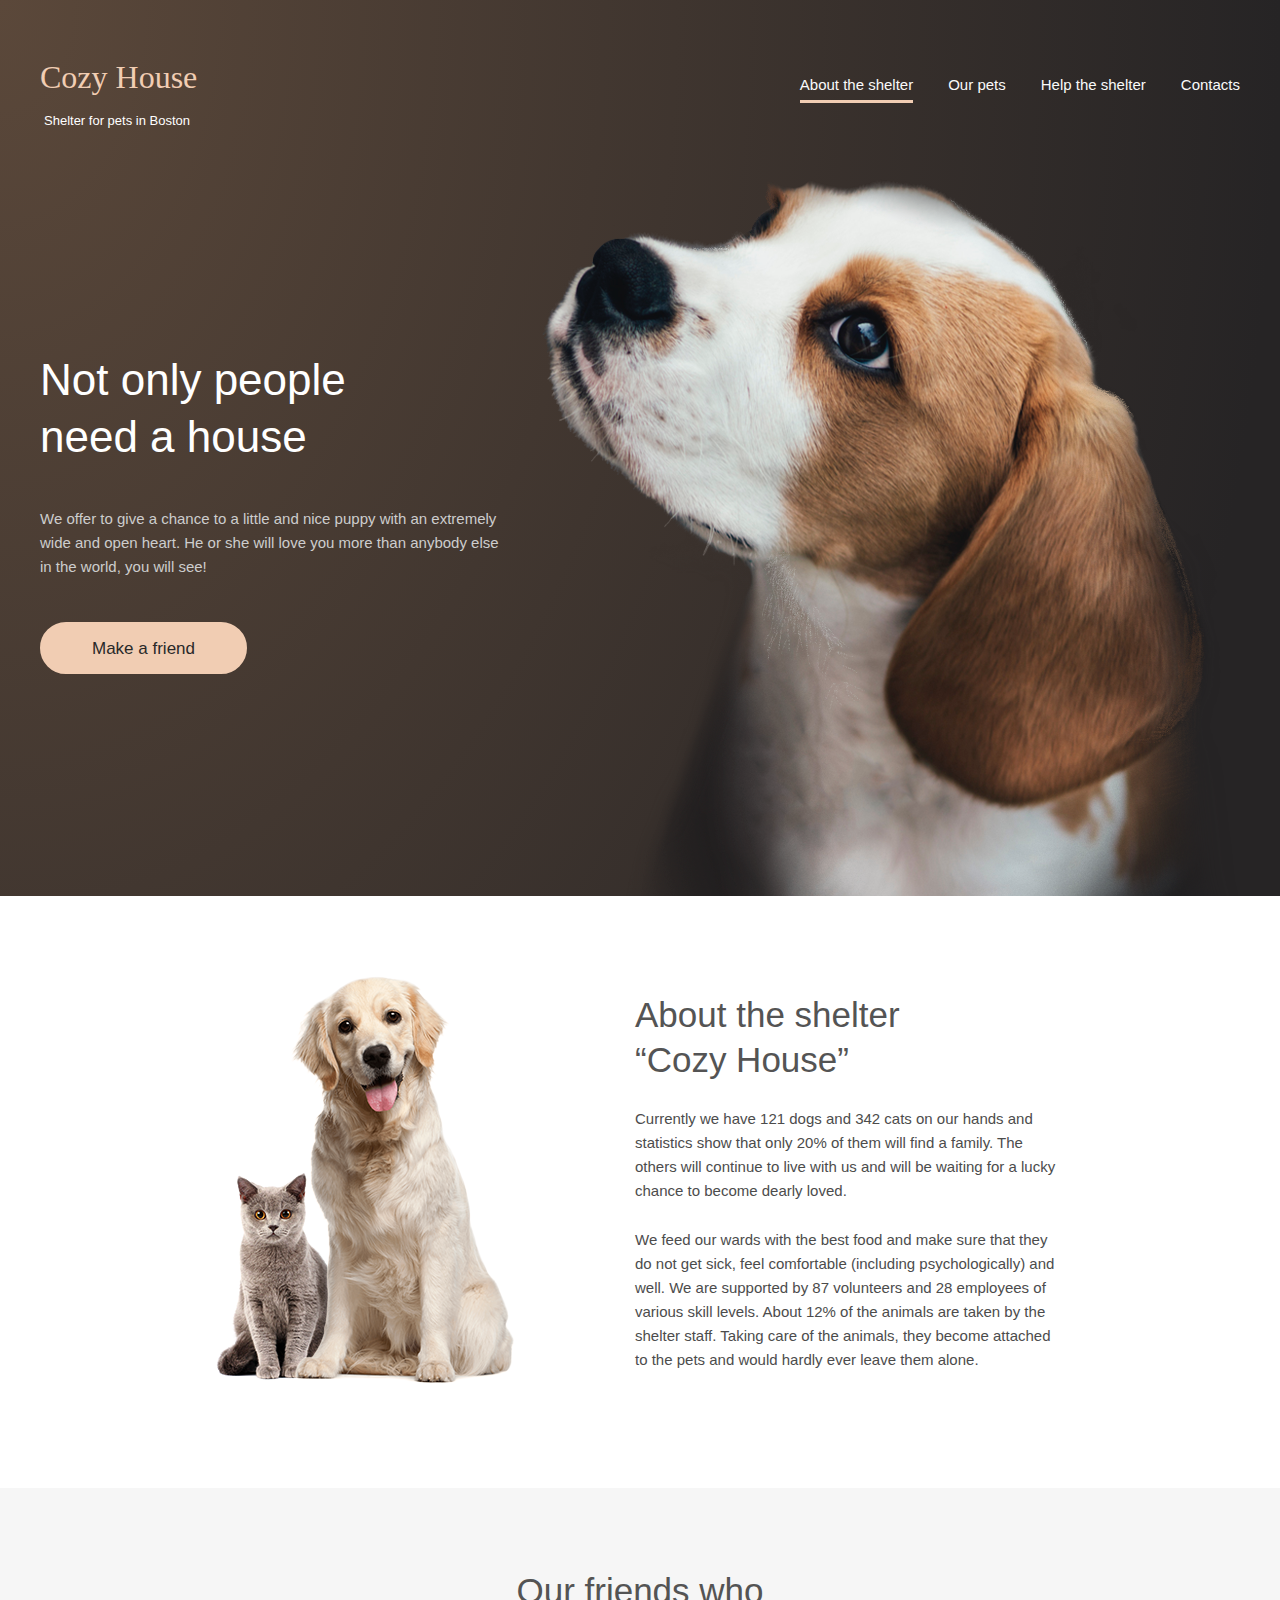
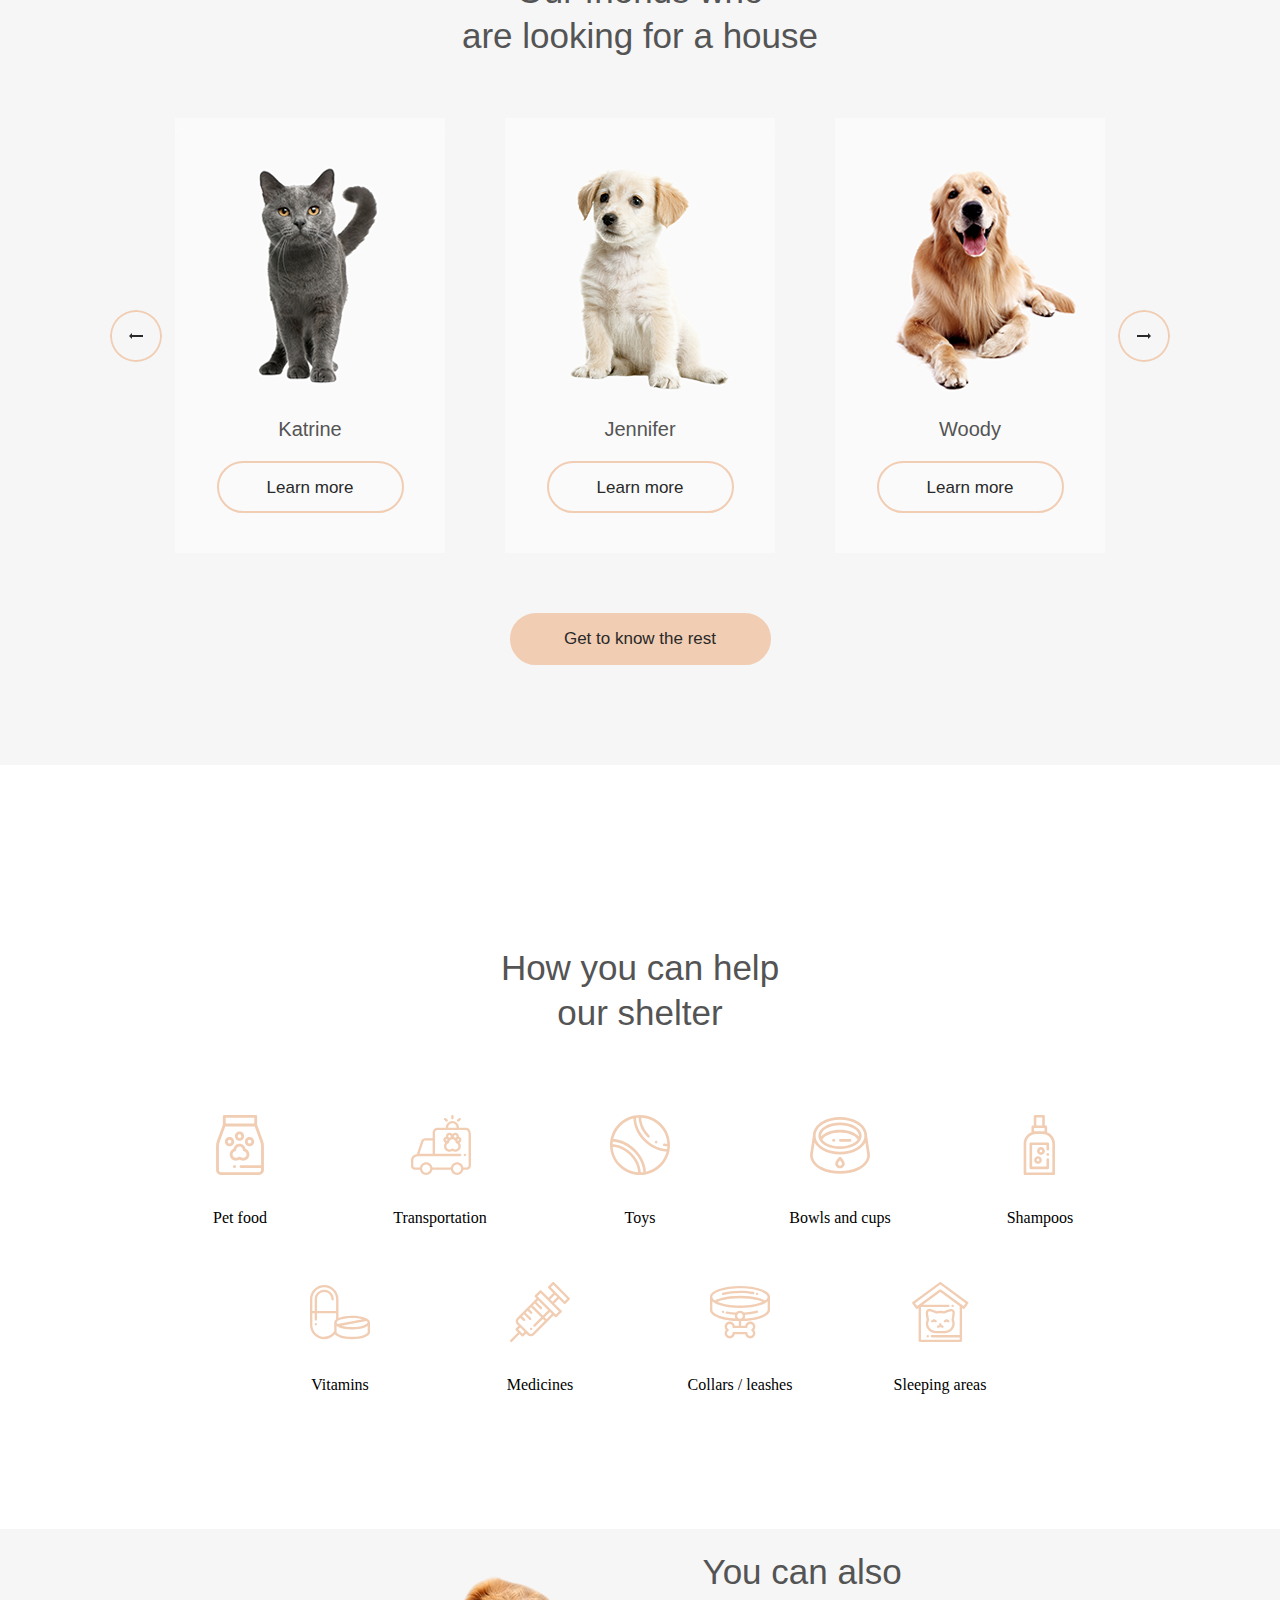
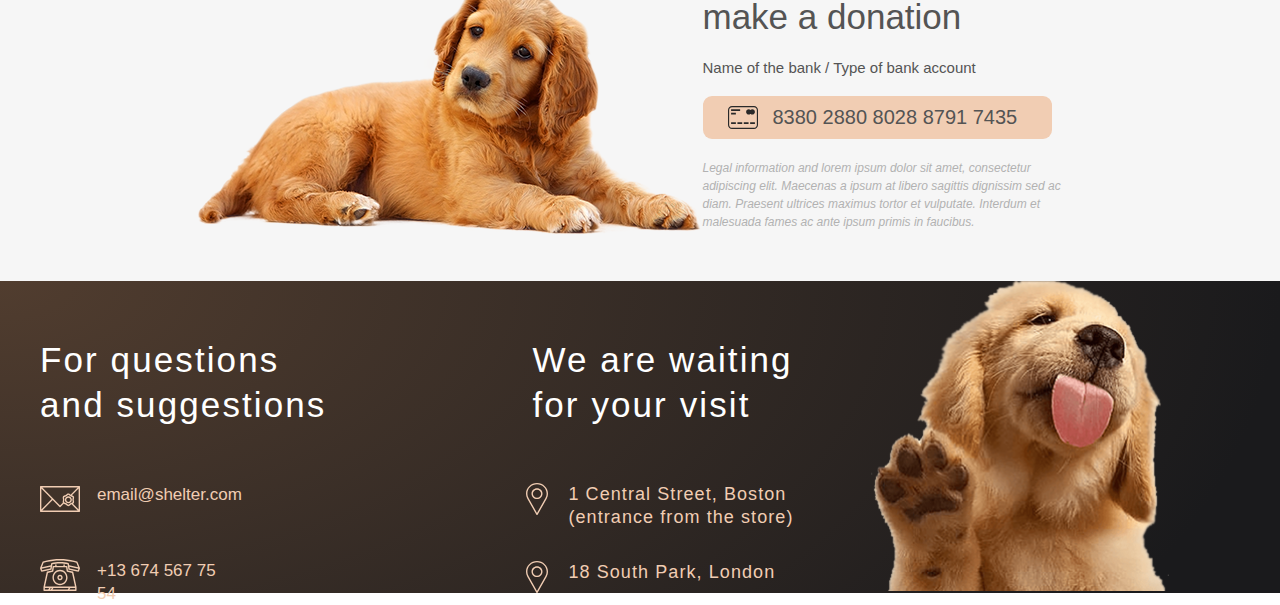
==== commit a0ac759e: "fix: adaptive" ====
--- a/shelter/pages/main/index.html
+++ b/shelter/pages/main/index.html
@@ -49,6 +49,7 @@
                 </ul>
             </div>
         </nav>
+
         <div class="header-content-wrapper">
             <section class="house">
                 <div class="houses">
@@ -72,7 +73,7 @@
             </div>
             <div class="about-shelter_item">
                 <h3 class="about-shelter_title">About the shelter <br/> “Cozy House”</h3>
-                <p class="about-shelter_text about-shelter_text-one">Currently we have 121 dogs and 342 cats on our
+                <p class="about-shelter_text">Currently we have 121 dogs and 342 cats on our
                     hands and statistics
                     show
                     that
@@ -80,7 +81,7 @@
                     for a
                     lucky chance to become dearly loved.
                 </p>
-                <p class="about-shelter_text about-shelter_text-two">
+                <p class="about-shelter_text">
                     We feed our wards with the best food and make sure that they do not get sick, feel comfortable
                     (including psychologically) and well. We are supported by 87 volunteers and 28 employees of various
                     skill levels. About 12% of the animals are taken by the shelter staff. Taking care of the animals,
@@ -121,77 +122,41 @@
     <section id="help">
         <h3 class="slider-title">How you can help <br> our shelter</h3>
         <div class="wrapper">
-            <div class="block">
-                <div class="block-row">
-                    <div class="help-item">
-                        <img class="help-icon" src="../../assets/icons/pet-food.svg" alt="icon">
-                        <p class="help-text">Pet food</p>
-                    </div>
-                </div>
-            </div>
-            <div class="block">
-                <div class="block-row">
-                    <div class="help-item">
-                        <img class="help-icon" src="../../assets/icons/transportation.svg" alt="icon">
-                        <p class="help-text">Transportation</p>
-                    </div>
-                </div>
-            </div>
-            <div class="block">
-                <div class="block-row">
-                    <div class="help-item">
-                        <img class="help-icon" src="../../assets/icons/toys.svg" alt="icon">
-                        <p class="help-text">Toys</p>
-                    </div>
-                </div>
-            </div>
-            <div class="block">
-                <div class="block-row">
-                    <div class="help-item">
-                        <img class="help-icon" src="../../assets/icons/bowls-and-cups.svg" alt="icon">
-                        <p class="help-text">Bowls and cups</p>
-                    </div>
-                </div>
-            </div>
-            <div class="block">
-                <div class="block-row">
-                    <div class="help-item">
-                        <img class="help-icon" src="../../assets/icons/shampoos.svg" alt="icon">
-                        <p class="help-text">Shampoos</p>
-                    </div>
-                </div>
-            </div>
-            <div class="block">
-                <div class="block-row">
-                    <div class="help-item">
-                        <img class="help-icon" src="../../assets/icons/vitamins.svg" alt="icon">
-                        <p class="help-text">Vitamins</p>
-                    </div>
-                </div>
-            </div>
-            <div class="block">
-                <div class="block-row">
-                    <div class="help-item">
-                        <img class="help-icon" src="../../assets/icons/medicines.svg" alt="icon">
-                        <p class="help-text">Medicines</p>
-                    </div>
-                </div>
-            </div>
-            <div class="block">
-                <div class="block-row">
-                    <div class="help-item">
-                        <img class="help-icon" src="../../assets/icons/collars-leashes.svg" alt="icon">
-                        <p class="help-text">Collars / leashes</p>
-                    </div>
-                </div>
-            </div>
-            <div class="block">
-                <div class="block-row">
-                    <div class="help-item">
-                        <img class="help-icon" src="../../assets/icons/sleeping-area.svg" alt="icon">
-                        <p class="help-text">Sleeping areas</p>
-                    </div>
-                </div>
+            <div class="help-item">
+                <img class="help-icon" src="../../assets/icons/pet-food.svg" alt="icon">
+                <p class="help-text">Pet food</p>
+            </div>
+            <div class="help-item">
+                <img class="help-icon" src="../../assets/icons/transportation.svg" alt="icon">
+                <p class="help-text">Transportation</p>
+            </div>
+            <div class="help-item">
+                <img class="help-icon" src="../../assets/icons/toys.svg" alt="icon">
+                <p class="help-text">Toys</p>
+            </div>
+            <div class="help-item">
+                <img class="help-icon" src="../../assets/icons/bowls-and-cups.svg" alt="icon">
+                <p class="help-text">Bowls and cups</p>
+            </div>
+            <div class="help-item">
+                <img class="help-icon" src="../../assets/icons/shampoos.svg" alt="icon">
+                <p class="help-text">Shampoos</p>
+            </div>
+            <div class="help-item">
+                <img class="help-icon" src="../../assets/icons/vitamins.svg" alt="icon">
+                <p class="help-text">Vitamins</p>
+            </div>
+            <div class="help-item">
+                <img class="help-icon" src="../../assets/icons/medicines.svg" alt="icon">
+                <p class="help-text">Medicines</p>
+            </div>
+            <div class="help-item">
+                <img class="help-icon" src="../../assets/icons/collars-leashes.svg" alt="icon">
+                <p class="help-text">Collars / leashes</p>
+            </div>
+            <div class="help-item">
+                <img class="help-icon" src="../../assets/icons/sleeping-area.svg" alt="icon">
+                <p class="help-text">Sleeping areas</p>
             </div>
         </div>
     </section>
--- a/shelter/pages/main/style.css
+++ b/shelter/pages/main/style.css
@@ -8,6 +8,7 @@
     max-width: 1280px;
     padding: 0;
     margin: 0 auto;
+    position: relative;
 }
 
 a {
@@ -26,6 +27,7 @@
     color: #F1CDB3;
     padding-top: 60px;
     padding-left: 40px;
+    cursor: pointer;
 }
 
 .header-text {
@@ -38,7 +40,9 @@
 .header {
     background: radial-gradient(100% 215.42% at 0% 0%, #5B483A 0%, #262425 100%),
     linear-gradient(0deg, #211F20, #211F20);
-    height: 908px;
+    overflow: hidden;
+    position: relative;
+    padding-bottom: 40px;
 }
 
 .header-btn {
@@ -82,9 +86,12 @@
 
 .menu-wrap {
     position: absolute;
-    padding-left: 757px;
+    right: 40px;
     top: 76px;
-
+}
+
+.menu-list {
+    display: flex;
 }
 
 .menu-list_item {
@@ -99,7 +106,7 @@
     color: #FAFAFA;
     font-weight: 400;
     font-size: 15px;
-
+    white-space: nowrap;
 }
 
 .menu-list_link:hover {
@@ -120,11 +127,7 @@
 
 .houses {
     position: relative;
-    /*display: flex;*/
-    /*width: 1200px;*/
-    /*left: calc(50% - 1200px/2);*/
-    width: 460px;
-    height: 114px;
+    max-width: 460px;
 }
 
 .houses-title {
@@ -176,22 +179,18 @@
 
 
 #about {
-    margin-bottom: 100px;
+    display: flex;
+    margin: 0 40px 100px 40px;
 }
 
 .about-shelter {
     display: flex;
-
+    margin: 80px auto auto auto;
 }
 
 .about-shelter_img-pets {
     width: 300px;
     height: 408px;
-    margin: 80px 0 0 215px;
-}
-
-.about-shelter_item {
-    margin: 94px 120px;
 }
 
 .about-shelter_title {
@@ -204,27 +203,20 @@
     line-height: 45px;
 }
 
-.about-shelter_text-one, .about-shelter_text-two {
+.about-shelter_text {
     font-family: 'Arial', sans-serif;
     font-style: normal;
     font-weight: 400;
     font-size: 15px;
     color: #4C4C4C;
-    width: 430px;
-    height: 96px;
-    padding: 25px 0;
+    max-width: 430px;
     line-height: 24px;
-}
-
-.about-shelter_text-two {
     margin-top: 25px;
 }
 
-
-.block-row {
-    margin-left: 120px;
-    margin-top: 55px;
-
+.help-item {
+    width: 200px;
+    margin-bottom: 55px;
 }
 
 .help-text {
@@ -251,7 +243,6 @@
 
 .slider-cards {
     display: flex;
-    flex-wrap: wrap;
     justify-content: center;
     align-items: center;
     padding-top: 60px;
@@ -330,7 +321,7 @@
 .search-link {
     width: 261px;
     height: 52px;
-    margin: 60px 509px 100px 510px;
+    margin: 60px auto;
     display: flex;
     justify-content: center;
     align-items: center;
@@ -356,8 +347,9 @@
     flex-wrap: wrap;
     text-align: center;
     justify-content: center;
-    width: 1026px;
-    margin: 60px 87px;
+    max-width: 1026px;
+    min-width: 260px;
+    margin: 60px auto;
 }
 
 .donation {
@@ -367,11 +359,14 @@
     background-color: #F6F6F6;
 }
 
+.donation-items {
+    max-width: 380px;
+}
+
 .donation-img {
-    width: 505px;
-    height: 261px;
-    margin: 91px 30px 110px 183px;
-
+    max-width: 505px;
+    height: auto;
+    width: 100%;
 }
 
 .donation-item {
@@ -400,7 +395,7 @@
 
 .donation-card {
     display: flex;
-    width: 349px;
+    max-width: 349px;
     height: 43px;
     background-color: #F1CDB3;
     border-radius: 9px;
@@ -436,14 +431,13 @@
     line-height: 18px;
     padding-top: 20px;
     color: #B2B2B2;
-    width: 380px;
     height: 72px;
 }
 
 #footer {
     background: radial-gradient(100% 215.42% at 0% 0%, #513D2F 0%, #1A1A1C 100%),
     linear-gradient(0deg, #211F20, #211F20);
-    background-size: 100% 100%;
+    /*background-size: 100% 100%;*/
 }
 
 .footer-inform {
@@ -521,7 +515,7 @@
     letter-spacing: 0.06em;
     color: #F1CDB3;
     width: 302px;
-    height: 46px;
+    /*height: 46px;*/
     display: flex;
     align-items: center;
 }
@@ -535,84 +529,64 @@
 }
 
 .footer-img {
-    display: flex;
     width: 300px;
     height: 310px;
-    margin: 40px 40px 0 76px;
-}
-
-@media (max-width: 1320px) {
+}
+
+.popup {
+    display: none;
+}
+
+.about-shelter {
+    display: flex;
+    align-items: center;
+}
+
+.about-shelter_img {
+    margin-right: 120px;
+}
+
+.donation {
+    padding: 20px;
+}
+
+@media (max-width: 768px) {
+    .about-shelter_img {
+        margin: 80px 0 0 0;
+    }
+
+    .header {
+       height: 1165px;
+    }
+
+    .header-title {
+        padding-top: 30px;
+    }
+
     .menu-wrap {
         position: absolute;
-        padding-left: 700px;
-        top: 76px;
-    }
-}
-
-@media (max-width: 1020px) {
-    .menu-wrap {
-        position: absolute;
-        padding-left: 450px;
-        top: 76px;
-    }
-}
-
-@media (max-width: 930px) {
-    .menu-wrap {
-        position: absolute;
-        padding-left: 420px;
-        top: 76px;
-    }
-}
-
-@media (max-width: 780px) {
-    .menu-wrap {
-        position: absolute;
-        padding-left: 270px;
-        top: 76px;
-    }
-
-
-    .header {
-        height: 1165px;
-    }
-
-    .header-title {
-        padding-top: 30px;
-    }
-
+        padding-left: 265px;
+        top: 46px;
+    }
 
     .menu-list {
         font-size: 15px;
     }
 
     .header-content-wrapper {
+        justify-content: flex-start;
+        align-items: center;
+        flex-flow: column;
+    }
+
+    .header-puppy {
         max-width: 569px;
-        display: block;
-        justify-content: center;
-        margin: 150px 100px 0 99px;
-    }
-
-    .header-puppy {
-        width: 569px;
-        height: 593px;
+        height: auto;
         position: absolute;
-        top: 572px;
-        right: 19px;
+        right: 40px;
+        left: 40px;
         bottom: 0;
-    }
-
-    .header-content-wrapper {
-        margin: -173px 106px;
-    }
-
-    .houses-linc {
-        margin: 42px 127px 0 126px;
-    }
-
-    #about {
-
-        height: 1048px;
+        margin: 0 auto;
     }
 
     .about-shelter {
@@ -622,54 +596,14 @@
         align-items: center;
     }
 
-    .about-shelter_img-pets {
-        margin: 69px 234px 100px 234px;
-    }
-
-    .slider-cards {
-        display: flex;
-        flex-wrap: nowrap;
-
-    }
-
     .slider-card-vis {
         display: none;
-    }
-
-    .search-link {
-        margin: 60px 254px 100px;
-    }
-
-    .wrapper {
-        display: flex;
-        justify-content: space-between;
-        width: 630px;
-        margin: 60px 69px 100px;
-        padding: 0;
-    }
-
-    .block-row {
-        margin: 30px;
-        padding: 0;
-    }
-
-    .block {
-        margin: 30px;
     }
 
     .donation {
         flex-wrap: wrap;
         flex-direction: column-reverse;
     }
-
-    .donation-img {
-        margin: 60px 132px 100px;
-    }
-
-    .donation-item {
-        margin: 80px 194px;
-    }
-
 
     .footer-inform {
         display: flex;
@@ -677,169 +611,46 @@
         flex-wrap: wrap;
     }
 
-    .footer-items {
-        margin: 30px 61px 45px 64px;
-    }
-
     .footer-items-one {
         margin: 0;
     }
 
-    .footer-items-two {
-        margin: -22px 51px 1px -6px;
-    }
-
     .footer-items:nth-child(2) {
         margin: 0;
     }
 
     .footer-img {
-        margin: 1px 234px;
-    }
-
-}
-
-
-@media (max-width: 767px) {
-    .header {
-        height: 1165px;
-    }
-
-    .header-title {
-        padding-top: 30px;
-    }
-
-    .menu-wrap {
-        position: absolute;
-        padding-left: 265px;
-        top: 46px;
-    }
-
-    .menu-list {
-        font-size: 15px;
-    }
-
-    .header-content-wrapper {
-        max-width: 569px;
-        display: block;
-        justify-content: center;
-        margin: 150px 100px 0 99px;
-    }
-
-    .header-puppy {
-        width: 569px;
-        height: 593px;
-        position: absolute;
-        top: 572px;
-        right: 19px;
-        bottom: 0;
-    }
-
-    .header-content-wrapper {
-        margin: -173px 106px;
+        margin: 60px auto auto;
+    }
+
+    .house {
+        margin-top: 60px;
     }
 
     .houses-linc {
-        margin: 42px 127px 0 126px;
-    }
-
-    #about {
-
-        height: 1048px;
-    }
-
-    .about-shelter {
-        display: flex;
-        flex-direction: column-reverse;
-        flex-wrap: wrap;
-        align-items: center;
-    }
-
-    .about-shelter_img-pets {
-        margin: 69px 234px 100px 234px;
-    }
-
-    .slider-cards {
-        display: flex;
-        flex-wrap: nowrap;
-
-    }
-
-    .slider-card-vis {
-        display: none;
-    }
-
-    .search-link {
-        margin: 60px 254px 100px;
-    }
-
-    .wrapper {
-        display: flex;
-        justify-content: space-between;
-        width: 630px;
-        margin: 60px 69px 100px;
-        padding: 0;
-    }
-
-    .block-row {
-        margin: 30px;
-        padding: 0;
-    }
-
-    .block {
-        margin: 30px;
-    }
-
-    .donation {
-        flex-wrap: wrap;
-        flex-direction: column-reverse;
-    }
-
-    .donation-img {
-        margin: 60px 132px 100px;
-    }
-
-    .donation-item {
-        margin: 80px 194px;
-    }
-
-
-    .footer-inform {
-        display: flex;
-        justify-content: space-between;
-        flex-wrap: wrap;
-    }
-
-    .footer-items {
-        margin: 30px 61px 45px 64px;
-    }
-
-    .footer-items-one {
-        margin: 0;
-    }
-
-    .footer-items-two {
-        margin: -22px 51px 1px -6px;
-    }
-
-    .footer-items:nth-child(2) {
-        margin: 0;
-    }
-
-    .footer-img {
-        margin: 1px 234px;
-    }
-
-}
-
-
-@media (max-width: 440px) {
+        margin: 43px auto 0 auto;
+    }
+
+    .help-item {
+        width: 130px;
+    }
+
+    .donation-phone {
+        font-size: 16px;
+    }
+}
+
+@media (max-width: 320px) {
+    .popup.open {
+        left: 0;
+    }
+
     .menu {
         display: none;
     }
 
     .header {
-        height: 823px;
+        max-height: 823px;
 
     }
 
@@ -847,12 +658,16 @@
         display: flex;
         width: 30px;
         height: 32px;
-        margin: -53px 307px;
-    }
-
-
-    .header-content-wrapper {
-        margin: -130px 106px;
+    }
+
+    .houses-title {
+        /*font-size: 25px;*/
+        line-height: 32px;
+    }
+
+    .houses-description_text {
+        font-size: 15px;
+        line-height: 24px;
     }
 
     .houses {
@@ -872,18 +687,9 @@
         bottom: 0;
     }
 
-    .houses-linc {
-        margin: 46px 42px;
-    }
-
-    #about {
-        min-height: 974px;
-    }
-
     .about-shelter {
         display: flex;
         flex-direction: column-reverse;
-        flex-wrap: wrap;
         align-items: center;
     }
 
@@ -903,16 +709,6 @@
         width: 260px;
         height: 354px;
         margin: 42px 30px;
-    }
-
-    .about-shelter_text {
-        width: 320px;
-        margin: 25px 0 21px -11px;
-        padding: 15px;
-    }
-
-    .about-shelter_text-two {
-        padding-top: 58px;
     }
 
     .slider-title {
@@ -926,46 +722,12 @@
         margin-bottom: 20px;
     }
 
-    .slider-card-vis_1 {
-        display: none;
-    }
-
-    .arrow-one {
-        position: relative;
-        left: 120px;
-        top: 267px;
-    }
-
-    .arrow-two {
-        position: relative;
-        right: 120px;
-        top: 267px;
-    }
-
-    .search-link {
-        margin: 109px 68px;
-    }
-
-    .wrapper {
-        width: 290px;
-        margin: 0 15px 42px 51px;
-    }
-
-    .block {
-        margin: -1px;
-        justify-content: space-between;
-    }
-
     .donation-title {
         font-size: 25px;
         left: 32px;
         text-align: center;
     }
 
-    .donation-phone {
-        font-size: 15px;
-    }
-
     .donation-card {
         width: 281px;
     }
@@ -973,21 +735,18 @@
     .donation-img {
         width: 260px;
         height: 135px;
-        margin: 42px 30px;
     }
 
     .donation-item {
-        margin: 42px 10px;
         justify-content: center;
     }
 
     .donation-text {
-        width: 280px;
         margin: 20px 10px;
     }
 
     #footer {
-        /*max-width: 320px;*/
+        max-width: 320px;
     }
 
     .footer-info {
@@ -1004,10 +763,6 @@
         padding-left: 38px;
     }
 
-    .footer-items {
-        margin: 30px 61px 45px 64px;
-    }
-
     .footer-items-one {
         margin: 0;
     }
@@ -1017,13 +772,12 @@
     }
 
     .footer-items:nth-child(2) {
-        margin: 17px;
+        margin: 2px;
     }
 
     .footer-img {
         width: 260px;
         height: 269px;
-        margin: 45px 30px 0 30px;
     }
 
     .footer-icons, .footer-item {
@@ -1031,233 +785,135 @@
     }
 }
 
-@media (max-width: 375px) {
-
-}
-
-@media (max-width: 340px) {
-    .container {
-        width: 320px;
-        padding: 0;
-        margin: 0 auto;
-    }
-
-    .menu {
+@media (max-width: 1080px) {
+    .slider-card-vis {
         display: none;
     }
-
-    .header {
-        height: 823px;
-
-    }
-
-    .header-btn {
-        display: flex;
-        width: 30px;
-        height: 32px;
-        margin: -53px 257px;
-    }
-
-
-    .header-content-wrapper {
-        max-width: 300px;
-        display: block;
-        justify-content: center;
-
-    }
-
-    .houses-title {
-        /*font-size: 25px;*/
-        line-height: 32px;
-    }
-
-    .houses-description_text {
-        font-size: 15px;
-        line-height: 24px;
-    }
-
-    .houses {
-        position: absolute;
-        width: 300px;
-        height: 64px;
-        left: calc(50% - 300px / 2);
-        text-align: center;
-    }
-
-    .header-puppy {
-        width: 260px;
-        height: 272px;
-        position: absolute;
-        top: 551px;
-        right: 0;
-        bottom: 0;
-    }
-
-    .houses-linc {
-        margin: 46px 42px;
-    }
-
-    #about {
-        min-height: 974px;
-    }
-
-    .about-shelter {
-        display: flex;
-        flex-direction: column-reverse;
-        flex-wrap: wrap;
-        align-items: center;
-    }
-
-    .about-shelter_item {
-        margin: 42px 10px;
-        width: 300px;
-        height: 494px;
-    }
-
-    .about-shelter_title {
-        /*font-size: 25px;*/
-        line-height: 32px;
-        text-align: center;
-    }
-
-    .about-shelter_img-pets {
-        width: 260px;
-        height: 354px;
-        margin: 42px 30px;
-    }
-
-    .about-shelter_text {
-        width: 320px;
-        margin: 25px 0 21px -11px;
-        padding: 15px;
-    }
-
-    .about-shelter_text-two {
-        padding-top: 58px;
-    }
-
-    .slider-title {
-        /*font-size: 25px;*/
-        line-height: 32px;
-        text-align: center;
-        padding: 42px 10px;
-    }
-
-    .slider-card {
-        margin-bottom: 20px;
-    }
-
+}
+
+@media (max-width: 750px) {
     .slider-card-vis_1 {
         display: none;
     }
-
+}
+
+@media (max-width: 410px) {
     .arrow-one {
         position: relative;
         left: 120px;
-        top: 267px;
+        top: 250px;
     }
 
     .arrow-two {
         position: relative;
         right: 120px;
-        top: 267px;
-    }
+        top: 250px;
+    }
+
 
     .search-link {
-        margin: 107px 30px;
-    }
-
-    .wrapper {
-        width: 290px;
-        margin: 0 15px 42px 15px;
-    }
-
-    .block {
-        margin: -1px;
-        justify-content: space-between;
-    }
-
-    .donation-title {
-        font-size: 25px;
-        left: 32px;
-        text-align: center;
-    }
-
-    .donation-phone {
-        font-size: 15px;
-    }
-
-    .donation-card {
-        width: 281px;
-    }
-
-    .donation-img {
-        width: 260px;
-        height: 135px;
-        margin: 42px 30px;
-    }
-
-    .donation-item {
-        margin: 42px 10px;
+        margin-top: 80px;
+    }
+}
+
+@media (max-width: 690px) {
+    .menu {
+        display: none;
+    }
+
+
+    .header-btn {
+        display: block;
+        position: absolute;
+        right: 0;
+        top: 0;
+    }
+
+    .popup {
+        position: fixed;
+        top: 0;
+        left: -100%;
+        width: 100%;
+        height: 100%;
+        background-color: #292929;
+        z-index: 1;
+        display: flex;
+        transition: 0.3s;
+    }
+
+    .popup.open {
+        left: 0;
+    }
+
+    .popup .menu {
+        width: 100%;
+        height: 100%;
+        display: flex;
+        flex-direction: column;
+        align-items: center;
+        justify-content: start;
+        padding: 50px 0;
+        overflow: auto;
+    }
+
+    .popup .menu > li {
+        width: 100%;
+    }
+
+    .popup .menu > li > a {
+        width: 100%;
+        display: flex;
         justify-content: center;
-    }
-
-    .donation-text {
-        width: 280px;
-        margin: 20px 10px;
-    }
-
-    #footer {
-        max-width: 320px;
-    }
-
-    .footer-info {
-        max-width: 258px;
-    }
-
-    .footer-title {
-        /*text-align: center;*/
-        margin: 30px 44px;
-    }
-
-    .footer-title-two {
-        margin: 44px 0;
-        padding-left: 38px;
-    }
-
-    .footer-items {
-        margin: 30px 61px 45px 64px;
-    }
-
-    .footer-items-one {
-        margin: 0;
-    }
-
-    .footer-item {
-        margin-left: 10px;
-    }
-
-    .footer-items:nth-child(2) {
-        margin: 2px;
-    }
-
-    .footer-img {
-        width: 260px;
-        height: 269px;
-        margin: 45px 30px 0 30px;
-    }
-
-    .footer-icons, .footer-item {
-        margin-top: 20px;
-    }
-
-
-
-}
-
-
-
-
-
-
-
+        padding: 20px 0;
+        font-size: 20px;
+        font-weight: bold;
+        color: #3f3f3f;
+    }
+
+    .header-logo {
+        z-index: 2;
+    }
+
+    .header-btn {
+        width: 30px;
+        height: 30px;
+        z-index: 2;
+    }
+
+    /*.header-btn.active div:nth-child(2) {*/
+    /*    transform: translateX(6px) rotate(90deg);*/
+    /*}*/
+
+    /*.header-btn.active div:nth-child(1) {*/
+    /*    transform: translateX(15px) rotate(90deg);*/
+    /*}*/
+
+    /*.header-btn.active div:nth-child(3) {*/
+    /*    transform: translateX(-4px) rotate(-90deg);*/
+    /*}*/
+
+    .menu-list {
+        display: flex;
+        flex-direction: column;
+        justify-content: center;
+        align-items: center;
+        margin: 39px auto;
+        font-family: 'Arial', sans-serif;
+        font-style: normal;
+        font-weight: 400;
+        font-size: 32px;
+        /*line-height: 160%;*/
+    }
+
+    body.notscroll {
+        overflow: hidden;
+    }
+}
+
+
+
+
+
+
+
+
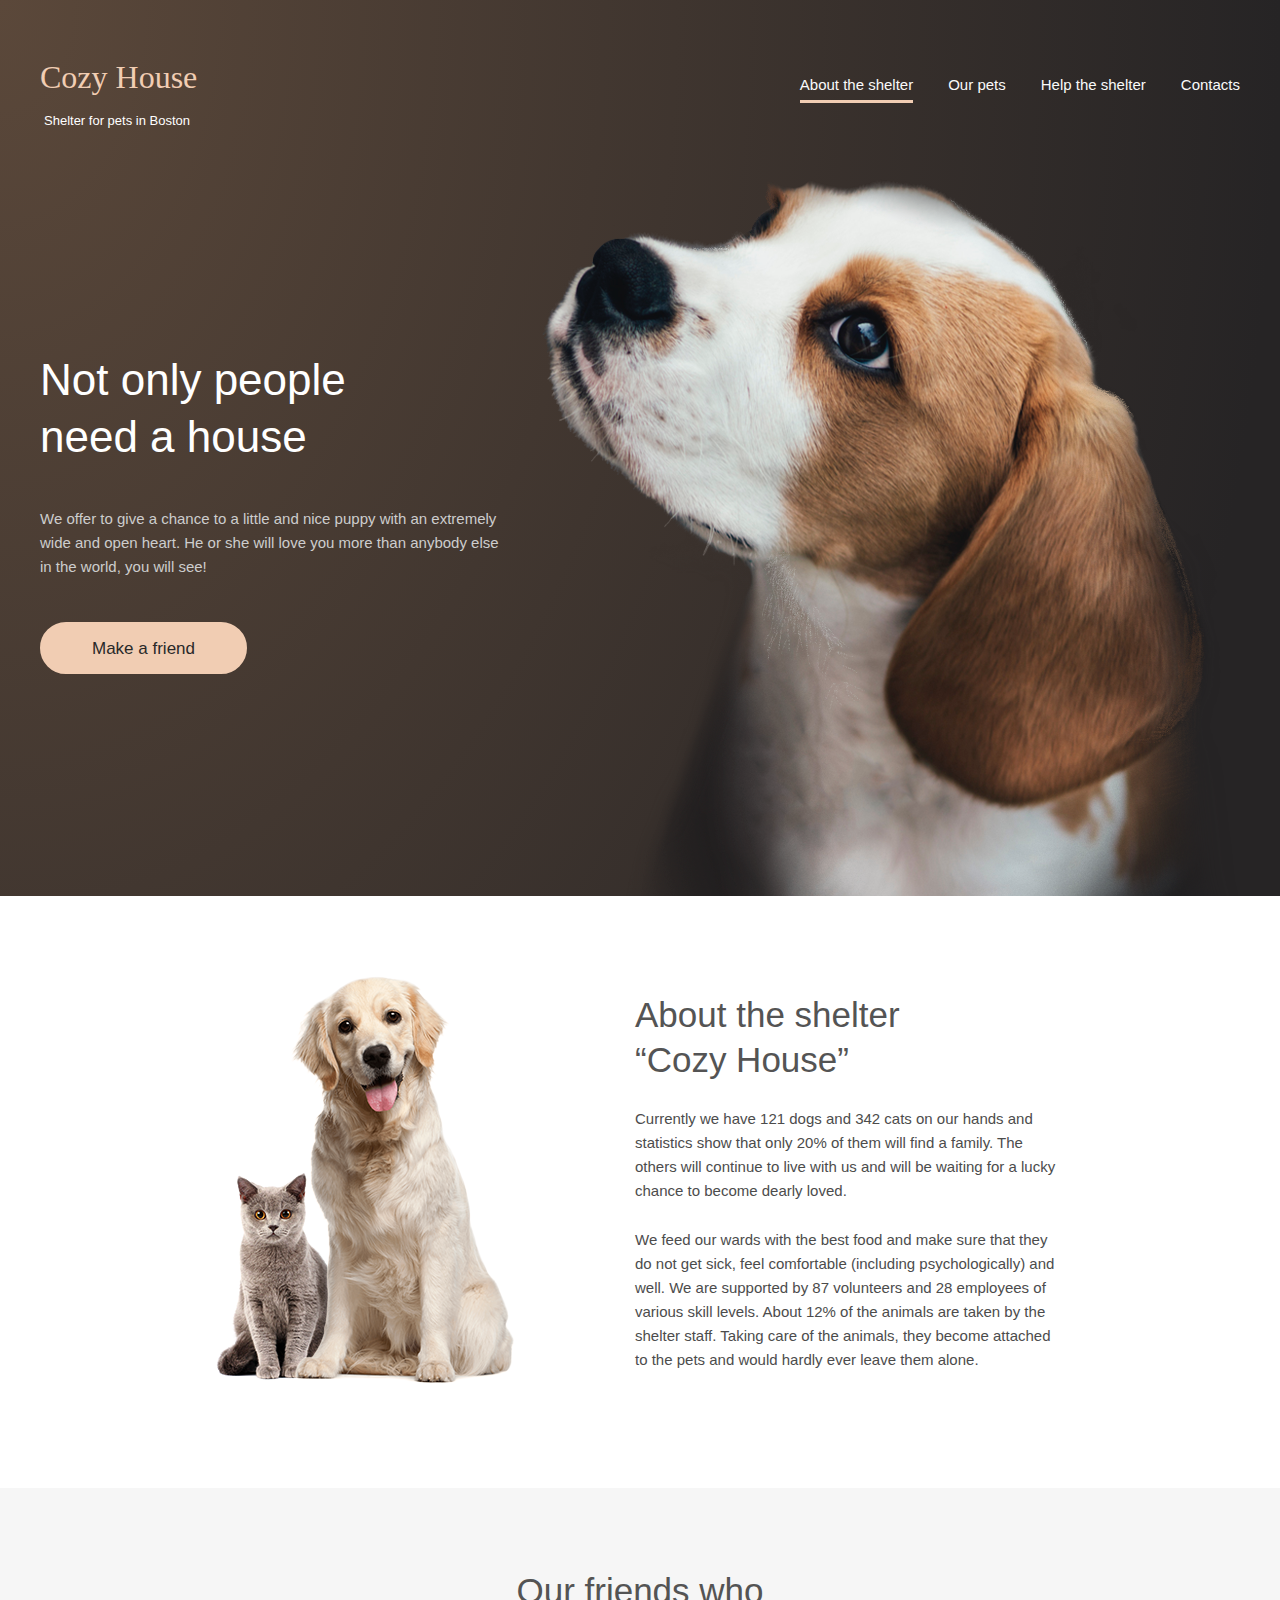
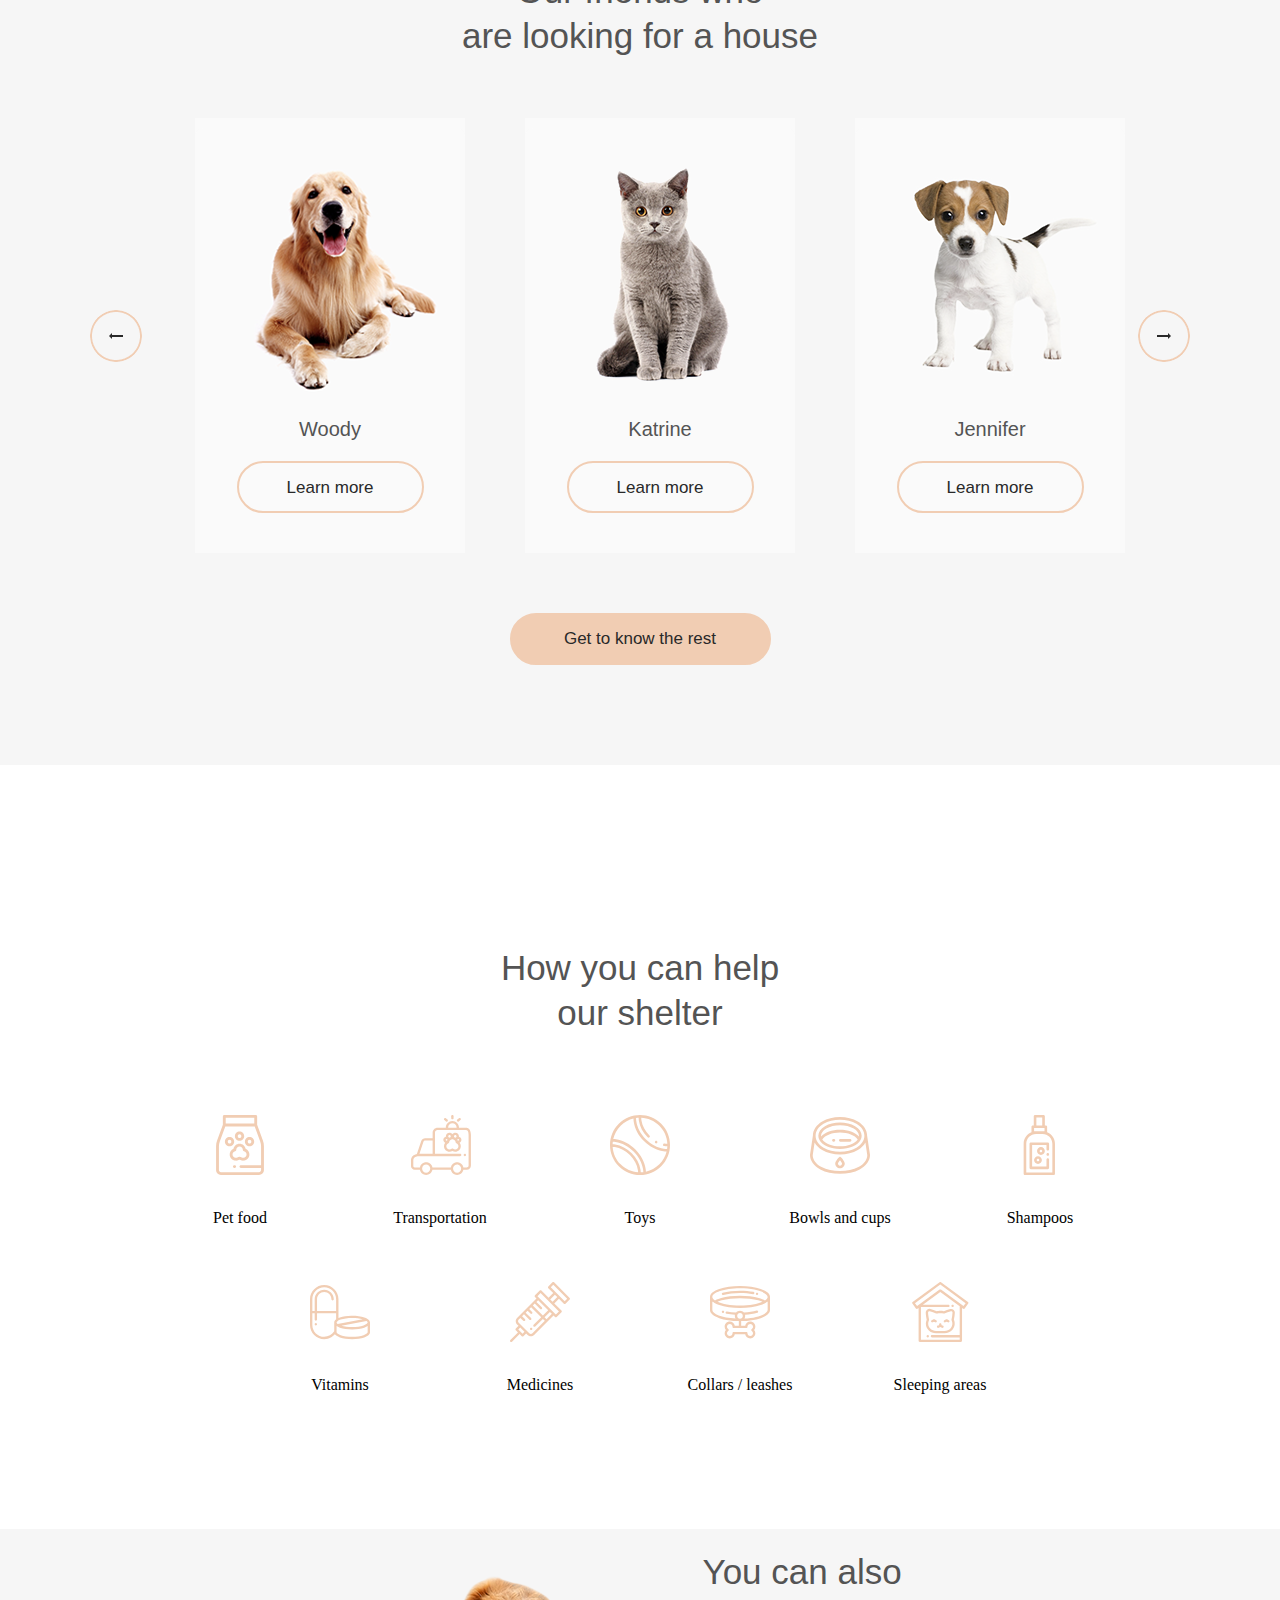
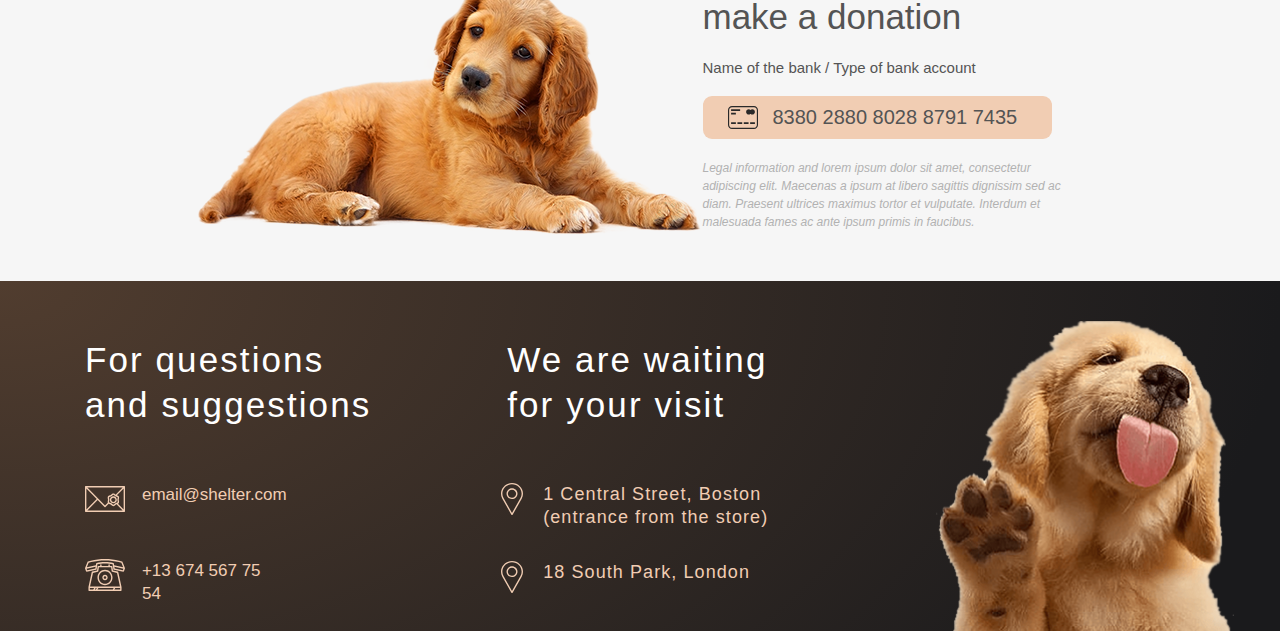
==== commit 28d50df0: "feat: shelter DOM" ====
--- a/shelter/pages/main/index.html
+++ b/shelter/pages/main/index.html
@@ -29,6 +29,7 @@
             <div></div>
             <div></div>
         </div>
+
         <div class="popup" id="popup"></div>
 
         <nav class="menu">
@@ -92,33 +93,249 @@
         </div>
     </section>
     <section id="slider">
-        <h3 class="slider-title">Our friends who <br>
-            are looking for a house
-        </h3>
+        <h3 class="slider-title">Our friends who <br>are looking for a house</h3>
         <div class="slider-cards">
-            <img class="arrow-one arrow" src="../../assets/icons/button_arrow.png" alt="arrow">
-            <div class="slider-card">
-                <img class="slider-card_pet" src="../../assets/images/pets-katrine.png" alt="pet">
-                <p class="slider-card_name">Katrine</p>
-                <a class="slider-card_search" href="#">Learn more</a>
-            </div>
-            <div class="slider-card slider-card-vis_1">
-                <img class="slider-card_pet" src="../../assets/images/pets-jennifer.png" alt="pet">
-                <p class="slider-card_name">Jennifer</p>
-                <a class="slider-card_search" href="#">Learn more</a>
-            </div>
-            <div class="slider-card slider-card-vis">
-                <img class="slider-card_pet" src="../../assets/images/pets-woody.png" alt="pet">
-                <p class="slider-card_name">Woody</p>
-                <a class="slider-card_search" href="#">Learn more</a>
-            </div>
-
-            <img class="arrow-two arrow" src="../../assets/icons/button_arrow%20(1).png" alt="arrow">
+            <img class="arrow-one arrow" id="arrow-left" src="../../assets/icons/button_arrow.png" alt="arrow">
+
+            <div class=" slider-wrapper" id="slider-wrapper">
+
+                <div class="slider-item carousel" id="carousel">
+
+                    <div class="slider-card" id="left" data-modal="1" >
+                        <img class="slider-card_pet"
+                             src="../../assets/images/pets-katrine.png" alt="pet">
+                        <p class="slider-card_name">Katrine</p>
+                        <a class="slider-card_search" href="#">Learn more</a>
+                    </div>
+                    <div class="slider-card slider-card-vis_1" data-modal="2" >
+                        <img class="slider-card_pet"
+                             src="../../assets/images/pets-jennifer.png" alt="pet">
+                        <p class="slider-card_name">Jennifer</p>
+                        <a class="slider-card_search" href="#">Learn more</a>
+                    </div>
+                    <div class="slider-card slider-card-vis" id="slide-right" data-modal="3">
+                        <img class="slider-card_pet" src="../../assets/images/pets-woody.png" alt="pet">
+                        <p class="slider-card_name">Woody</p>
+                        <a class="slider-card_search" href="#">Learn more</a>
+
+                    </div>
+
+                    <div class="slider-card">
+                        <img class="slider-card_pet" src="../../assets/images/pets-charly.png" alt="pet">
+                        <p class="slider-card_name">Katrine</p>
+                        <a class="slider-card_search" href="#">Learn more</a>
+                    </div>
+                    <div class="slider-card slider-card-vis_1">
+                        <img class="slider-card_pet" src="../../assets/images/pets-katrine%20(1).png" alt="pet">
+                        <p class="slider-card_name">Jennifer</p>
+                        <a class="slider-card_search" href="#">Learn more</a>
+                    </div>
+                    <div class="slider-card slider-card-vis" data-path="form-popup">
+                        <img class="slider-card_pet" src="../../assets/images/pets-woody.png" alt="pet">
+                        <p class="slider-card_name">Woody</p>
+                        <a class="slider-card_search" href="#">Learn more</a>
+                    </div>
+
+                    <div class="slider-card" id="right">
+                        <img class="slider-card_pet" src="../../assets/images/pets-timmy.png" alt="pet">
+                        <p class="slider-card_name">Katrine</p>
+                        <a class="slider-card_search" href="#">Learn more</a>
+                    </div>
+                    <div class="slider-card slider-card-vis_1">
+                        <img class="slider-card_pet" src="../../assets/images/pets-scarlet.png" alt="pet">
+                        <p class="slider-card_name">Jennifer</p>
+                        <a class="slider-card_search" href="#">Learn more</a>
+                    </div>
+                    <div class="slider-card slider-card-vis">
+                        <img class="slider-card_pet" src="../../assets/images/pets-freddie.png" alt="pet">
+                        <p class="slider-card_name">Woody</p>
+                        <a class="slider-card_search" href="#">Learn more</a>
+                    </div>
+
+                </div>
+
+            </div>
+
+            <img class="arrow-two arrow" id="arrow-right" src="../../assets/icons/button_arrow%20(1).png" alt="arrow">
         </div>
         <div class="search">
             <a class="search-link" href="../pets/index.html#slider">Get to know the rest</a>
         </div>
     </section>
+    <section class="modal-card">
+
+        <div  class="modal" data-modal="1">
+            <button class="modal-btn">X</button>
+            <div data-target="#@item.LinkID" class="modal_content">
+                <img class="image" src="../../assets/images/pets-jennifer.png" alt="img"/>
+                <div class="modal-description">
+                    <h3 class="modal-card_name">Jennifer</h3>
+                    <h4 class="modal-card_dog">Dog - Labrador</h4>
+                    <p class="modal-text">Jennifer is a sweet 2 months old Labrador that is patiently waiting to find a
+                        new forever home.
+                        This girl really enjoys being able to go outside to run and play, but won't hesitate to play up
+                        a storm in the house if she has all of her favorite toys.</p>
+                    <ul class="modal-list">
+                        <li class="modal-list_title"><strong>Age:</strong>2 months</li>
+                        <li class="modal-list_title"><strong>Inoculations: </strong>none</li>
+                        <li class="modal-list_title"><strong>Diseases:</strong> none</li>
+                        <li class="modal-list_title"><strong>Parasites:</strong> none</li>
+                    </ul>
+                </div>
+            </div>
+        </div>
+
+
+        <div class="modal" data-modal="2">
+            <button class="modal-btn">X</button>
+            <div class="modal_content">
+                <img class="image" src="../../assets/images/pets-sophia.png" alt="img"/>
+                <div class="modal-description">
+                    <h3 class="modal-card_name">Sophia</h3>
+                    <h4 class="modal-card_dog">Dog - Shih tzu</h4>
+                    <p class="modal-text">Sophia here and I'm looking for my forever home to live out the best years of
+                        my life. I am full of energy. Everyday I'm learning new things, like how to walk on a leash, go
+                        potty outside, bark and play with toys and I still need some practice.</p>
+                    <ul class="modal-list">
+                        <li class="modal-list_title"><strong>Age:</strong>2 months</li>
+                        <li class="modal-list_title"><strong>Inoculations: </strong>none</li>
+                        <li class="modal-list_title"><strong>Diseases:</strong> none</li>
+                        <li class="modal-list_title"><strong>Parasites:</strong> none</li>
+                    </ul>
+                </div>
+            </div>
+        </div>
+
+
+        <div class="modal" data-modal="3">
+            <button class="modal-btn">X</button>
+            <div class="modal_content">
+                <img class="image" src="../../assets/images/pets-woody.png" alt="img"/>
+                <div class="modal-description">
+                    <h3 class="modal-card_name">Woody</h3>
+                    <h4 class="modal-card_dog">Dog - Golden Retriever</h4>
+                    <p class="modal-text">Woody is a handsome 3 1/2 year old boy. Woody does know basic commands and is
+                        a smart pup. Since he is on the stronger side, he will learn a lot from your training. Woody
+                        will be happier when he finds a new family that can spend a lot of time with him.</p>
+                    <ul class="modal-list">
+                        <li class="modal-list_title"><strong>Age:</strong>2 months</li>
+                        <li class="modal-list_title"><strong>Inoculations: </strong>none</li>
+                        <li class="modal-list_title"><strong>Diseases:</strong> none</li>
+                        <li class="modal-list_title"><strong>Parasites:</strong> none</li>
+                    </ul>
+                </div>
+            </div>
+        </div>
+
+
+        <div class="modal">
+            <button class="modal-btn">X</button>
+            <div class="modal_content">
+                <img class="image" src="../../assets/images/pets-scarlet.png" alt="img"/>
+                <div class="modal-description">
+                    <h3 class="modal-card_name">Scarlett</h3>
+                    <h4 class="modal-card_dog">Dog - Jack Russell Terrier</h4>
+                    <p class="modal-text">Scarlett is a happy, playful girl who will make you laugh and smile. She forms
+                        a bond quickly and will make a loyal companion and a wonderful family dog or a good companion
+                        for a single individual too since she likes to hang out and be with her human.</p>
+                    <ul class="modal-list">
+                        <li class="modal-list_title"><strong>Age:</strong>2 months</li>
+                        <li class="modal-list_title"><strong>Inoculations: </strong>none</li>
+                        <li class="modal-list_title"><strong>Diseases:</strong> none</li>
+                        <li class="modal-list_title"><strong>Parasites:</strong> none</li>
+                    </ul>
+                </div>
+            </div>
+        </div>
+
+        <div class="modal">
+            <button class="modal-btn">X</button>
+            <div class="modal_content">
+                <img class="image" src="../../assets/images/pets-katrine.png" alt="img"/>
+                <div class="modal-description">
+                    <h3 class="modal-card_name">Katrine</h3>
+                    <h4 class="modal-card_dog">Cat - British Shorthair</h4>
+                    <p class="modal-text">Katrine is a beautiful girl. She is as soft as the finest velvet with a thick
+                        lush fur. Will love you until the last breath she takes as long as you are the one. She is picky
+                        about her affection. She loves cuddles and to stretch into your hands for a deeper
+                        relaxations.</p>
+                    <ul class="modal-list">
+                        <li class="modal-list_title"><strong>Age:</strong>2 months</li>
+                        <li class="modal-list_title"><strong>Inoculations: </strong>none</li>
+                        <li class="modal-list_title"><strong>Diseases:</strong> none</li>
+                        <li class="modal-list_title"><strong>Parasites:</strong> none</li>
+                    </ul>
+                </div>
+            </div>
+        </div>
+
+
+        <div class="modal">
+            <button class="modal-btn">X</button>
+            <div class="modal_content">
+                <img class="image" src="../../assets/images/pets-timmy.png" alt="img"/>
+                <div class="modal-description">
+                    <h3 class="modal-card_name">Timmy</h3>
+                    <h4 class="modal-card_dog">Cat - British Shorthair</h4>
+                    <p class="modal-text">Timmy is an adorable grey british shorthair male. He loves to play and
+                        snuggle. He is neutered and up to date on age appropriate vaccinations. He can be chatty and
+                        enjoys being held. Timmy has a lot to say and wants a person to share his thoughts with.</p>
+                    <ul class="modal-list">
+                        <li class="modal-list_title"><strong>Age:</strong>2 months</li>
+                        <li class="modal-list_title"><strong>Inoculations: </strong>none</li>
+                        <li class="modal-list_title"><strong>Diseases:</strong> none</li>
+                        <li class="modal-list_title"><strong>Parasites:</strong> none</li>
+                    </ul>
+                </div>
+            </div>
+        </div>
+
+
+        <div class="modal">
+            <button class="modal-btn">X</button>
+            <div class="modal_content">
+                <img class="image" src="../../assets/images/pets-freddie.png" alt="img"/>
+                <div class="modal-description">
+                    <h3 class="modal-card_name">Freddie</h3>
+                    <h4 class="modal-card_dog">Cat - British Shorthair</h4>
+                    <p class="modal-text">Freddie is a little shy at first, but very sweet when he warms up. He likes
+                        playing with shoe strings and bottle caps. He is quick to learn the rhythms of his human’s daily
+                        life. Freddie has bounced around a lot in his life, and is looking to find his forever home.</p>
+                    <ul class="modal-list">
+                        <li class="modal-list_title"><strong>Age:</strong>2 months</li>
+                        <li class="modal-list_title"><strong>Inoculations: </strong>none</li>
+                        <li class="modal-list_title"><strong>Diseases:</strong> none</li>
+                        <li class="modal-list_title"><strong>Parasites:</strong> none</li>
+                    </ul>
+                </div>
+            </div>
+        </div>
+
+
+        <div class="modal">
+            <button class="modal-btn">X</button>
+            <div class="modal_content">
+                <img class="image" src="../../assets/images/pets-charly.png" alt="img"/>
+                <div class="modal-description">
+                    <h3 class="modal-card_name">Charly</h3>
+                    <h4 class="modal-card_dog">Dog - Jack Russell Terrier</h4>
+                    <p class="modal-text">This cute boy, Charly, is three years old and he likes adults and kids. He
+                        isn’t fond of many other dogs, so he might do best in a single dog home. Charly has lots of
+                        energy, and loves to run and play. We think a fenced yard would make him very happy.</p>
+                    <ul class="modal-list">
+                        <li class="modal-list_title"><strong>Age:</strong>2 months</li>
+                        <li class="modal-list_title"><strong>Inoculations: </strong>none</li>
+                        <li class="modal-list_title"><strong>Diseases:</strong> none</li>
+                        <li class="modal-list_title"><strong>Parasites:</strong> none</li>
+                    </ul>
+                </div>
+            </div>
+        </div>
+
+
+    </section>
+
+
     <section id="help">
         <h3 class="slider-title">How you can help <br> our shelter</h3>
         <div class="wrapper">
@@ -160,6 +377,7 @@
             </div>
         </div>
     </section>
+
     <section class="donation">
         <img class="donation-img" src="../../assets/images/donation-dog.png" alt="dog">
         <div class="donation-items">
@@ -212,6 +430,9 @@
     </footer>
 
 </div>
+
+
+
 <script src="script.js"></script>
 </body>
 </html>--- a/shelter/pages/main/style.css
+++ b/shelter/pages/main/style.css
@@ -13,10 +13,6 @@
 
 a {
     text-decoration: none;
-}
-
-li {
-    list-style-type: none;
 }
 
 .header-title {
@@ -46,9 +42,9 @@
 }
 
 .header-btn {
-    width: 60px;
-    height: 60px;
-    margin-top: 31px;
+    width: 30px;
+    height: 30px;
+    margin-top: 45px;
     cursor: pointer;
     flex-direction: column;
     align-items: center;
@@ -61,7 +57,7 @@
     width: 30px;
     height: 2px;
     background-color: #F1CDB3;
-    margin: 5px 0;
+    margin: 10px 0;
 }
 
 .header-puppy {
@@ -92,6 +88,7 @@
 
 .menu-list {
     display: flex;
+    list-style-type: none;
 }
 
 .menu-list_item {
@@ -271,6 +268,7 @@
     height: 270px;
 }
 
+
 .slider-card_name {
     font-family: 'Georgia', sans-serif;
     font-style: normal;
@@ -442,12 +440,9 @@
 
 .footer-inform {
     display: flex;
-    justify-content: flex-start;
-}
-
-.footer-items:nth-child(2) {
-    margin-left: 160px;
-}
+    justify-content: space-around;
+}
+
 
 .footer-item {
     display: flex;
@@ -531,6 +526,11 @@
 .footer-img {
     width: 300px;
     height: 310px;
+    margin-top: 40px;
+}
+
+body.notscroll {
+    overflow: hidden;
 }
 
 .popup {
@@ -549,6 +549,7 @@
 .donation {
     padding: 20px;
 }
+
 
 @media (max-width: 768px) {
     .about-shelter_img {
@@ -556,7 +557,7 @@
     }
 
     .header {
-       height: 1165px;
+        height: 1165px;
     }
 
     .header-title {
@@ -640,187 +641,47 @@
     }
 }
 
-@media (max-width: 320px) {
-    .popup.open {
-        left: 0;
-    }
-
-    .menu {
-        display: none;
-    }
-
-    .header {
-        max-height: 823px;
-
-    }
-
-    .header-btn {
-        display: flex;
-        width: 30px;
-        height: 32px;
-    }
-
-    .houses-title {
-        /*font-size: 25px;*/
-        line-height: 32px;
-    }
-
-    .houses-description_text {
-        font-size: 15px;
-        line-height: 24px;
-    }
-
-    .houses {
-        position: absolute;
-        width: 300px;
-        height: 64px;
-        left: calc(50% - 300px / 2);
-        text-align: center;
-    }
-
-    .header-puppy {
-        width: 260px;
-        height: 272px;
-        position: absolute;
-        top: 551px;
-        right: 0;
-        bottom: 0;
-    }
-
-    .about-shelter {
-        display: flex;
-        flex-direction: column-reverse;
-        align-items: center;
-    }
-
-    .about-shelter_item {
-        margin: 42px 10px;
-        width: 300px;
-        height: 494px;
-    }
-
-    .about-shelter_title {
-        /*font-size: 25px;*/
-        line-height: 32px;
-        text-align: center;
-    }
-
-    .about-shelter_img-pets {
-        width: 260px;
-        height: 354px;
-        margin: 42px 30px;
-    }
-
-    .slider-title {
-        /*font-size: 25px;*/
-        line-height: 32px;
-        text-align: center;
-        padding: 42px 10px;
-    }
-
-    .slider-card {
-        margin-bottom: 20px;
-    }
-
-    .donation-title {
-        font-size: 25px;
-        left: 32px;
-        text-align: center;
-    }
-
-    .donation-card {
-        width: 281px;
-    }
-
-    .donation-img {
-        width: 260px;
-        height: 135px;
-    }
-
-    .donation-item {
-        justify-content: center;
-    }
-
-    .donation-text {
-        margin: 20px 10px;
-    }
-
-    #footer {
-        max-width: 320px;
-    }
-
-    .footer-info {
-        max-width: 258px;
-    }
-
-    .footer-title {
-        /*text-align: center;*/
-        margin: 30px 44px;
-    }
-
-    .footer-title-two {
-        margin: 44px 0;
-        padding-left: 38px;
-    }
-
-    .footer-items-one {
-        margin: 0;
-    }
-
-    .footer-item {
-        margin-left: 10px;
-    }
-
-    .footer-items:nth-child(2) {
-        margin: 2px;
-    }
-
-    .footer-img {
-        width: 260px;
-        height: 269px;
-    }
-
-    .footer-icons, .footer-item {
-        margin-top: 20px;
-    }
-}
-
 @media (max-width: 1080px) {
     .slider-card-vis {
         display: none;
     }
 }
 
-@media (max-width: 750px) {
+@media (max-width: 900px) {
+    .footer-items-one {
+        margin: 0;
+    }
+
+    .footer-items:nth-child(2) {
+        margin: 0;
+    }
+
+    .footer-img {
+        margin: 60px auto auto;
+    }
+}
+
+@media (max-width: 768px) {
+
+    .menu-wrap {
+        position: absolute;
+        padding-left: 265px;
+        top: 46px;
+    }
+
+    .menu-list {
+        font-size: 15px;
+    }
+}
+
+@media (max-width: 767px) {
     .slider-card-vis_1 {
         display: none;
     }
-}
-
-@media (max-width: 410px) {
-    .arrow-one {
-        position: relative;
-        left: 120px;
-        top: 250px;
-    }
-
-    .arrow-two {
-        position: relative;
-        right: 120px;
-        top: 250px;
-    }
-
-
-    .search-link {
-        margin-top: 80px;
-    }
-}
-
-@media (max-width: 690px) {
-    .menu {
+
+    .menu-wrap {
         display: none;
     }
-
 
     .header-btn {
         display: block;
@@ -832,17 +693,17 @@
     .popup {
         position: fixed;
         top: 0;
-        left: -100%;
-        width: 100%;
+        right: -100%;
+        width: 320px;
         height: 100%;
         background-color: #292929;
         z-index: 1;
         display: flex;
-        transition: 0.3s;
+        transition: all 0.5s;
     }
 
     .popup.open {
-        left: 0;
+        right: 0;
     }
 
     .popup .menu {
@@ -870,8 +731,8 @@
         color: #3f3f3f;
     }
 
-    .header-logo {
-        z-index: 2;
+    .bg {
+        background: rgba(41, 41, 41, 0.6);
     }
 
     .header-btn {
@@ -880,17 +741,22 @@
         z-index: 2;
     }
 
-    /*.header-btn.active div:nth-child(2) {*/
-    /*    transform: translateX(6px) rotate(90deg);*/
-    /*}*/
-
-    /*.header-btn.active div:nth-child(1) {*/
-    /*    transform: translateX(15px) rotate(90deg);*/
-    /*}*/
-
-    /*.header-btn.active div:nth-child(3) {*/
-    /*    transform: translateX(-4px) rotate(-90deg);*/
-    /*}*/
+    .header-btn.active div:nth-child(2) {
+        transform: translateX(6px) rotate(90deg);
+        position: absolute;
+    }
+
+    .header-btn.active div:nth-child(1) {
+        transform: translateX(17px) rotate(90deg);
+        position: absolute;
+        top: 0;
+    }
+
+    .header-btn.active div:nth-child(3) {
+        transform: translateX(-6px) rotate(-90deg);
+        position: absolute;
+        top: 0;
+    }
 
     .menu-list {
         display: flex;
@@ -905,15 +771,368 @@
         /*line-height: 160%;*/
     }
 
-    body.notscroll {
-        overflow: hidden;
-    }
-}
-
-
-
-
-
-
-
-
+    .menu-list_link {
+        font-size: 32px;
+        line-height: 0;
+        margin-top: 50px;
+    }
+
+}
+
+@media (max-width: 410px) {
+    .arrow-one {
+        position: relative;
+        left: 120px;
+        top: 250px;
+    }
+
+    .arrow-two {
+        position: relative;
+        right: 120px;
+        top: 250px;
+    }
+
+    .search-link {
+        margin-top: 80px;
+    }
+
+    .header-logo {
+        position: relative;
+        z-index: 2;
+    }
+
+    .popup {
+        width: 100%;
+    }
+}
+
+@media (max-width: 320px) {
+    .popup.open {
+        left: 0;
+    }
+
+    .menu {
+        display: none;
+    }
+
+    .header {
+        max-height: 823px;
+
+    }
+
+    .header-btn {
+        display: flex;
+        width: 30px;
+        height: 32px;
+    }
+
+    .houses-title {
+        /*font-size: 25px;*/
+        line-height: 32px;
+    }
+
+    .houses-description_text {
+        font-size: 15px;
+        line-height: 24px;
+    }
+
+    .houses {
+        position: absolute;
+        width: 300px;
+        height: 64px;
+        left: calc(50% - 300px / 2);
+        text-align: center;
+    }
+
+    .header-puppy {
+        width: 260px;
+        height: 272px;
+        position: absolute;
+        top: 551px;
+        right: 0;
+        bottom: 0;
+    }
+
+    .about-shelter {
+        display: flex;
+        flex-direction: column-reverse;
+        align-items: center;
+    }
+
+    .about-shelter_item {
+        margin: 42px 10px;
+        /*width: 300px;*/
+        height: 494px;
+    }
+
+    .about-shelter_title {
+        /*font-size: 25px;*/
+        line-height: 32px;
+        text-align: center;
+    }
+
+    .about-shelter_img-pets {
+        width: 260px;
+        height: 354px;
+        margin: 42px auto;
+    }
+
+    .slider-title {
+        /*font-size: 25px;*/
+        line-height: 32px;
+        text-align: center;
+        padding: 42px 10px;
+    }
+
+    .slider-card {
+        margin-bottom: 20px;
+    }
+
+    .donation-title {
+        font-size: 25px;
+        left: 32px;
+        text-align: center;
+    }
+
+    .donation-card {
+        width: 281px;
+    }
+
+    .donation-img {
+        width: 260px;
+        height: 135px;
+    }
+
+    .donation-item {
+        justify-content: center;
+    }
+
+    .donation-text {
+        margin: 20px 10px;
+    }
+
+    #footer {
+        max-width: 320px;
+    }
+
+    .footer-info {
+        max-width: 258px;
+    }
+
+    .footer-title {
+        /*text-align: center;*/
+        margin: 30px 44px;
+    }
+
+    .footer-title-two {
+        margin: 44px 0;
+        padding-left: 38px;
+    }
+
+    .footer-items-one {
+        margin: 0;
+    }
+
+    .footer-item {
+        margin-left: 10px;
+    }
+
+    .footer-items:nth-child(2) {
+        margin: 2px;
+    }
+
+    .footer-img {
+        width: 260px;
+        height: 269px;
+    }
+
+    .footer-icons, .footer-item {
+        margin-top: 20px;
+    }
+}
+
+/*slider*/
+
+
+.slider-card, .slider-item {
+    display: flex;
+    justify-content: space-around;
+}
+
+.slider-wrapper {
+    max-width: 990px;
+    margin: auto 20px;
+    overflow: hidden;
+    display: flex;
+    justify-content: center;
+    align-items: center;
+}
+
+
+.carousel {
+    position: relative;
+    left: -640px;
+}
+
+@keyframes move-right {
+    from {
+        left: -640px;
+    }
+    to {
+        left: -1080px;
+    }
+}
+
+.transition-right {
+    animation-name: move-right;
+    animation-duration: 2s;
+}
+
+@keyframes move-left {
+    from {
+        left: -640px;
+    }
+    to {
+        left: 0;
+    }
+}
+
+.transition-left {
+    animation-name: move-left;
+    animation-duration: 2s;
+}
+
+.hidden {
+    display: none;
+}
+
+/*modal*/
+
+.modal {
+    display: flex;
+    height: 100vh;
+    width: 100vw;
+    background: rgba(41, 41, 41, 0.6);
+    position: fixed;
+    top: 0;
+    left: 0;
+    right: 0;
+    bottom: 0;
+    align-items: center;
+    justify-content: center;
+    /*display: none;*/
+    transition: 0.5s;
+    opacity: 0;
+    visibility: hidden;
+    pointer-events: none;
+
+}
+
+.modal-active {
+    /*display: flex;*/
+    pointer-events: all;
+    opacity: 1;
+    visibility: visible;
+}
+
+.modal_content {
+    width: 900px;
+    height: 500px;
+    background-color: #FAFAFA;
+    transition: 0.4s all;
+    border-radius: 9px 0 0 9px;
+    cursor: pointer;
+    display: flex;
+}
+
+.modal_content.active {
+    transform: scale(1);
+}
+
+.modal-btn {
+    position: relative;
+    width: 52px;
+    height: 52px;
+    left: 942px;
+    bottom: 276px;
+    cursor: pointer;
+    font-size: 20px;
+    background: transparent;
+    padding: 10px;
+    border: 2px solid #F1CDB3;
+    border-radius: 100px;
+    display: flex;
+    align-items: center;
+    justify-content: center;
+}
+
+.image {
+    /*width: 500px;*/
+    /*height: 500px;*/
+}
+
+.modal-card_name {
+    font-family: 'Georgia', sans-serif;
+    font-style: normal;
+    font-weight: 400;
+    font-size: 35px;
+    line-height: 130%;
+    letter-spacing: 0.06em;
+    color: #000000;
+}
+
+.modal-card_dog {
+    font-family: 'Georgia', sans-serif;
+    font-style: normal;
+    font-weight: 400;
+    font-size: 20px;
+    line-height: 115%;
+    letter-spacing: 0.06em;
+    color: #000000;
+}
+
+.modal-description {
+    display: flex;
+    justify-content: center;
+    flex-wrap: wrap;
+    flex-direction: column;
+    margin: auto 20px;;
+}
+
+.modal-text {
+    font-family: 'Georgia', sans-serif;
+    font-style: normal;
+    font-weight: 400;
+    font-size: 15px;
+    line-height: 110%;
+    letter-spacing: 0.06em;
+    color: #000000;
+    padding-top: 40px;
+}
+
+.modal-list_title {
+    font-family: 'Georgia', sans-serif;
+    font-style: normal;
+    font-size: 15px;
+    line-height: 110%;
+    letter-spacing: 0.06em;
+    color: #000000;
+    padding-top: 10px;
+}
+
+.modal-list {
+    padding-top: 40px;
+    list-style-image: url("../../assets/icons/dot.png");
+
+}
+
+.modal-list li::before {
+    content: '';
+    color: #24211c;
+    width: 7px;
+    height: 7px;
+    padding-right: 10px;
+}
+
+
+
